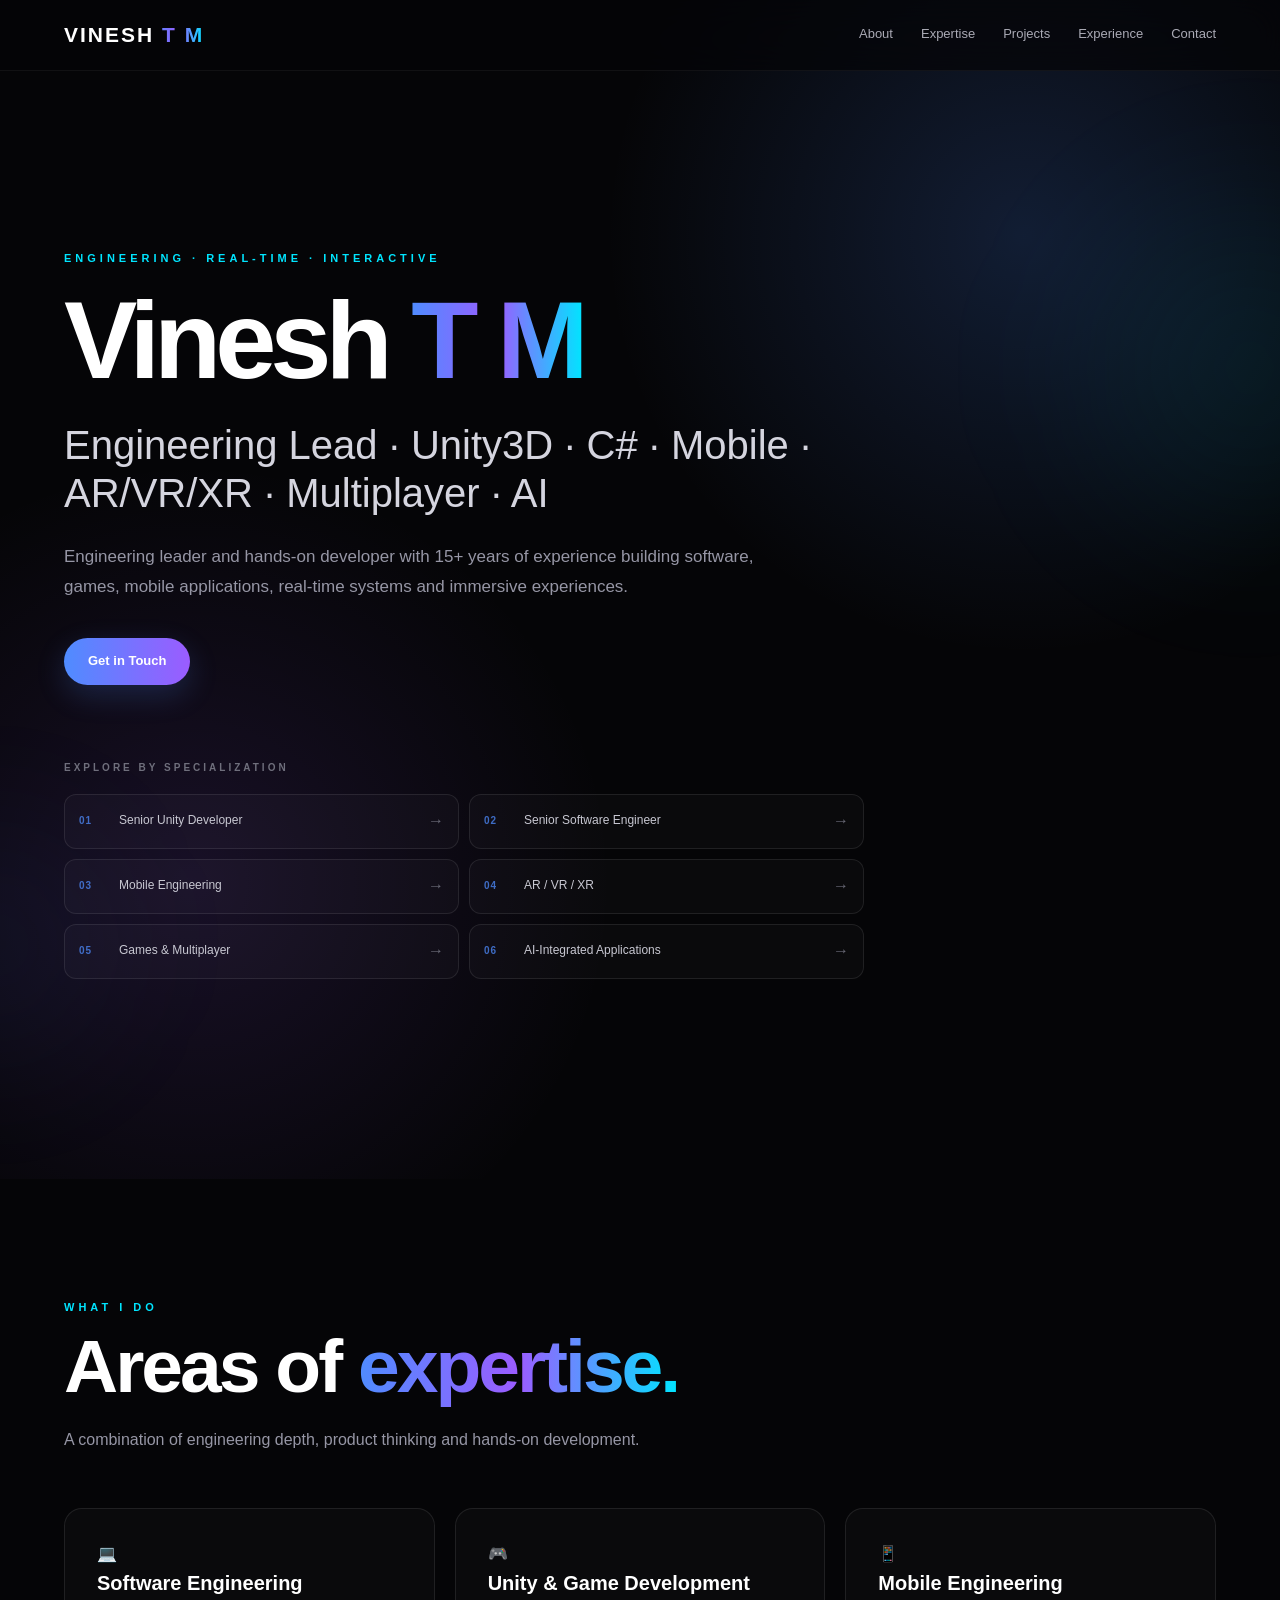
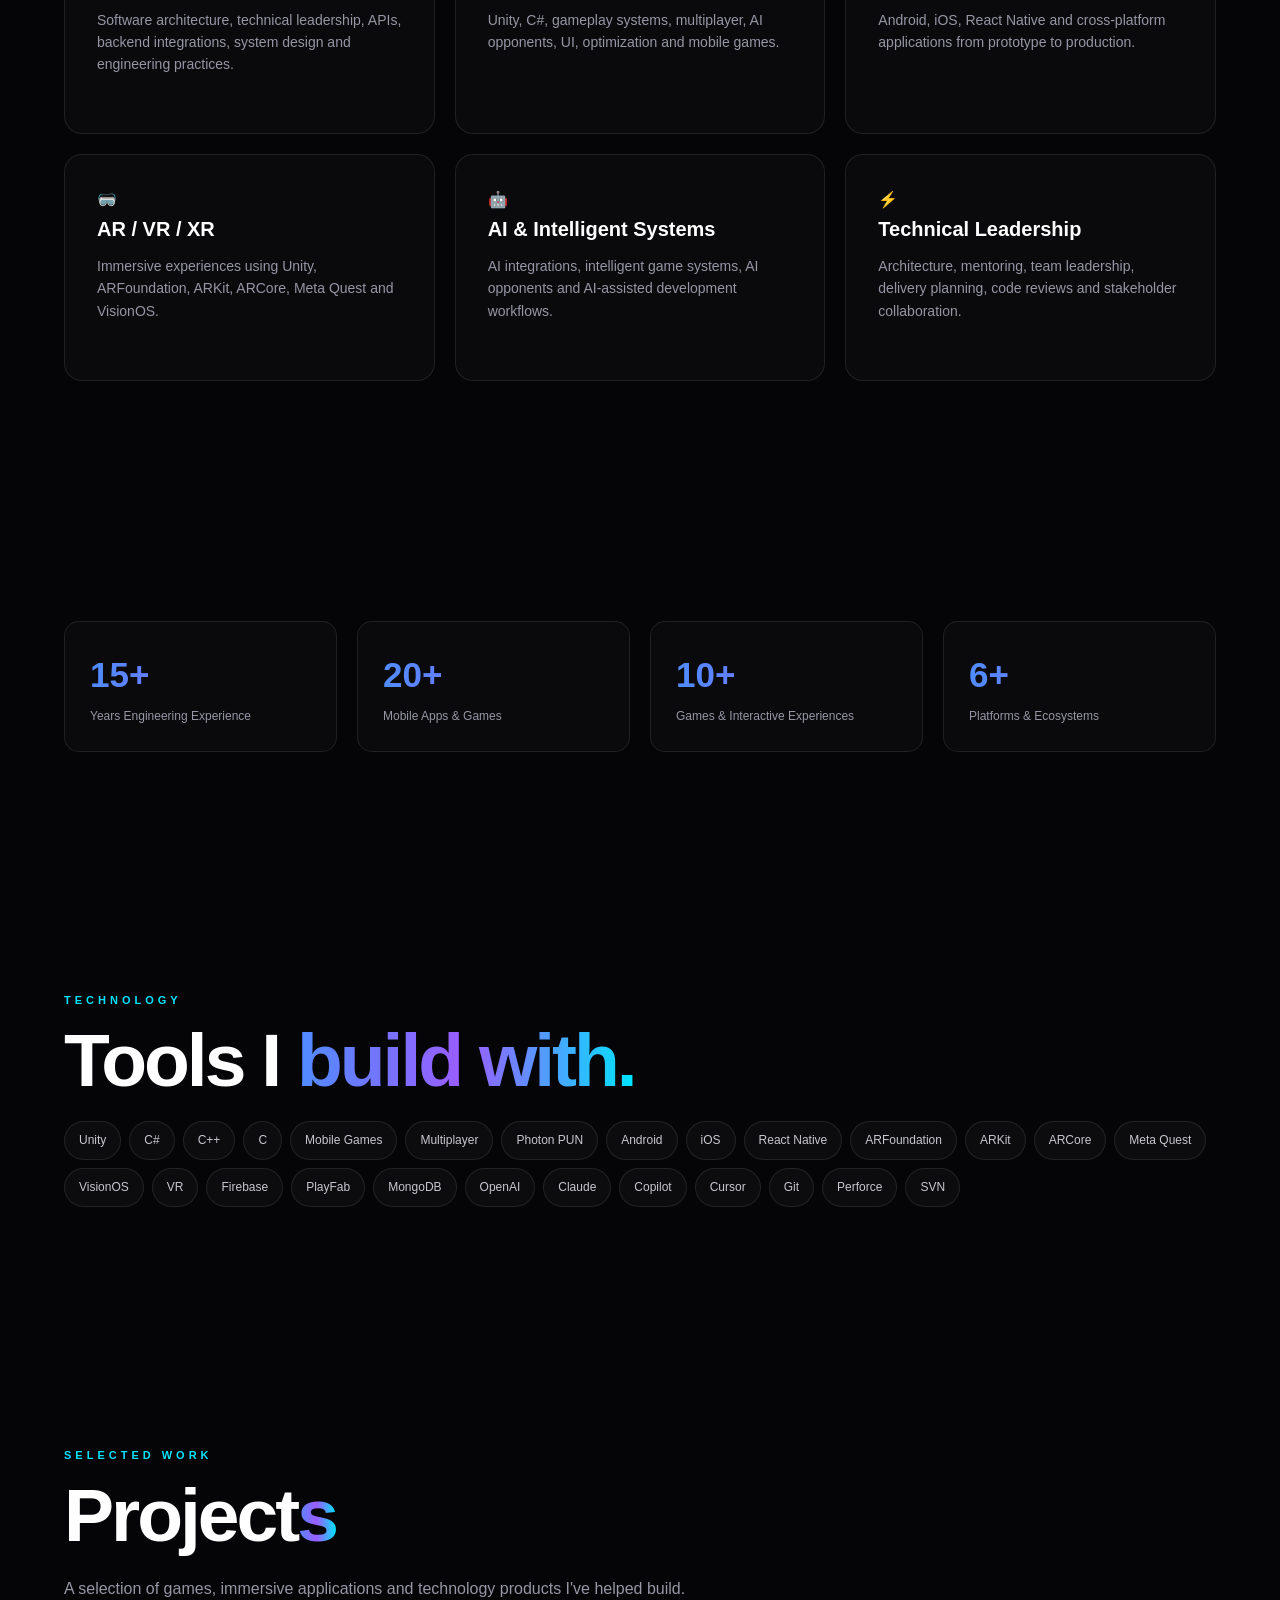
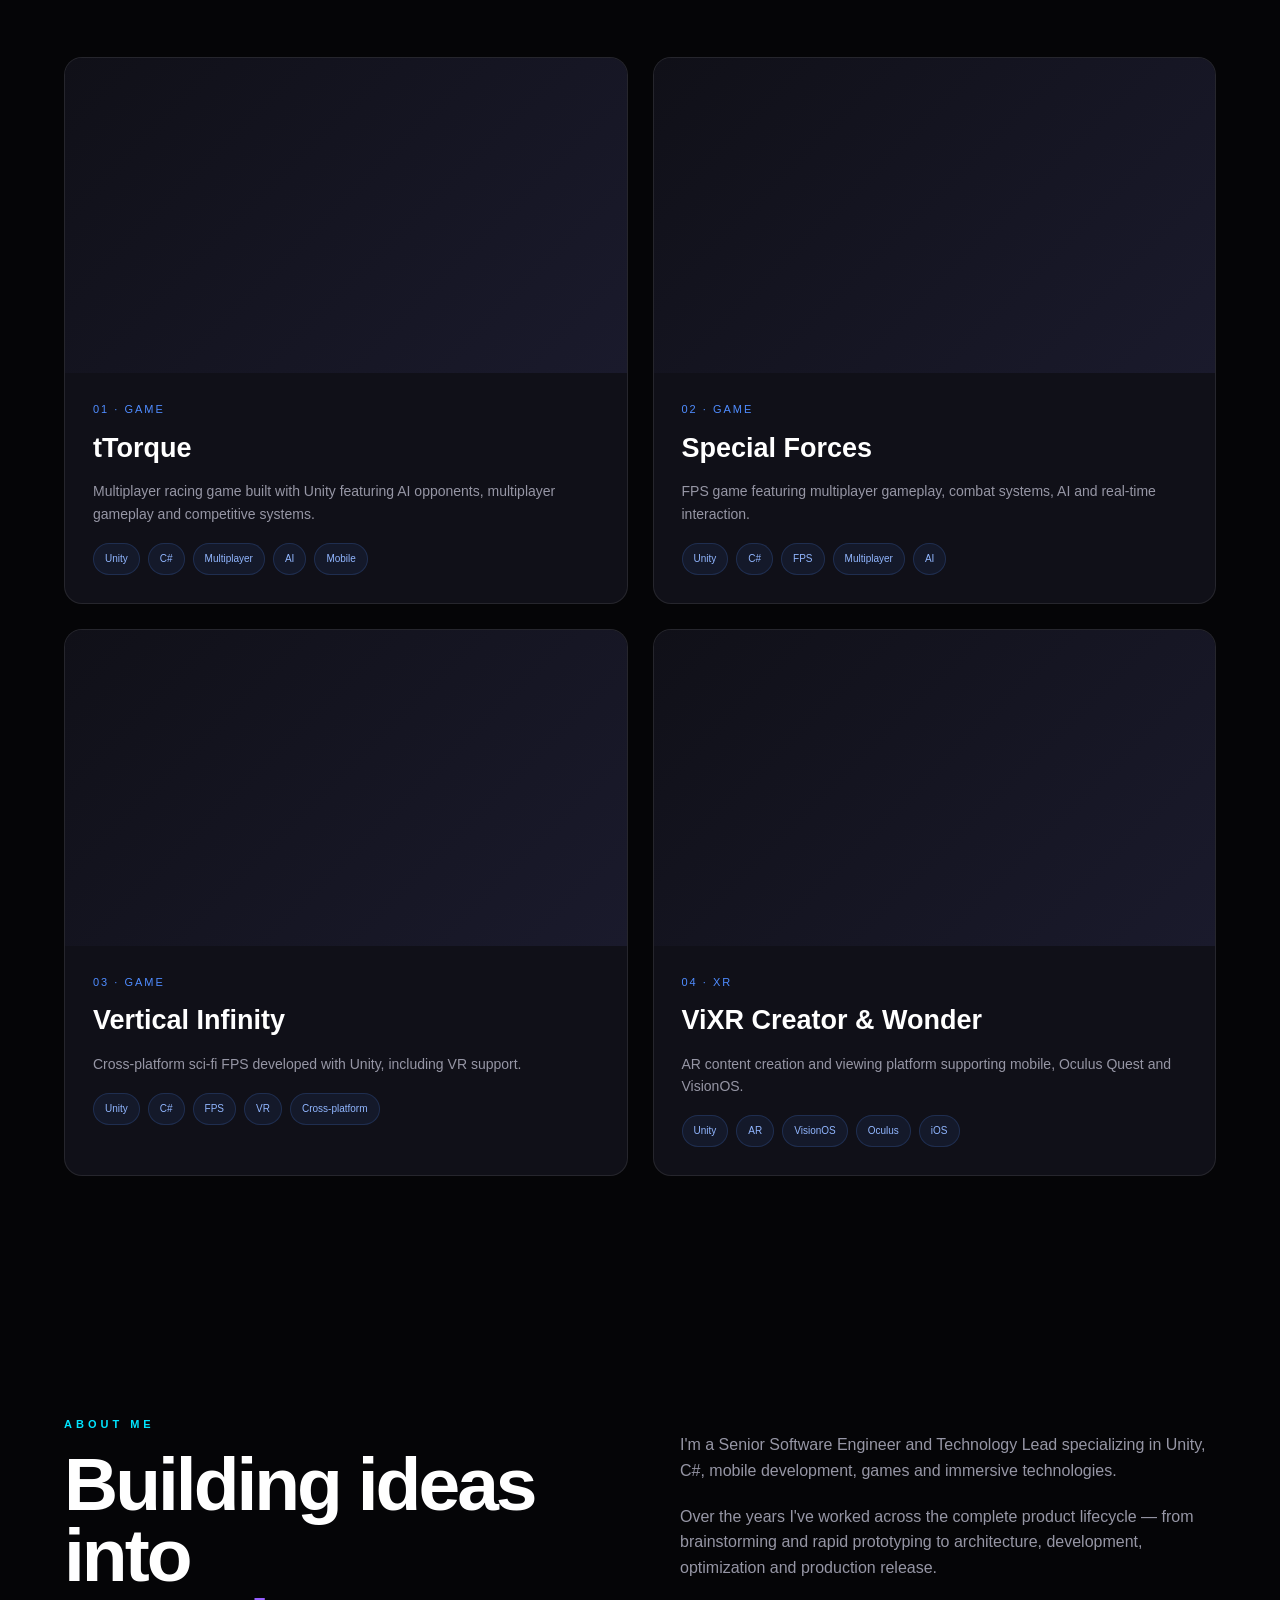
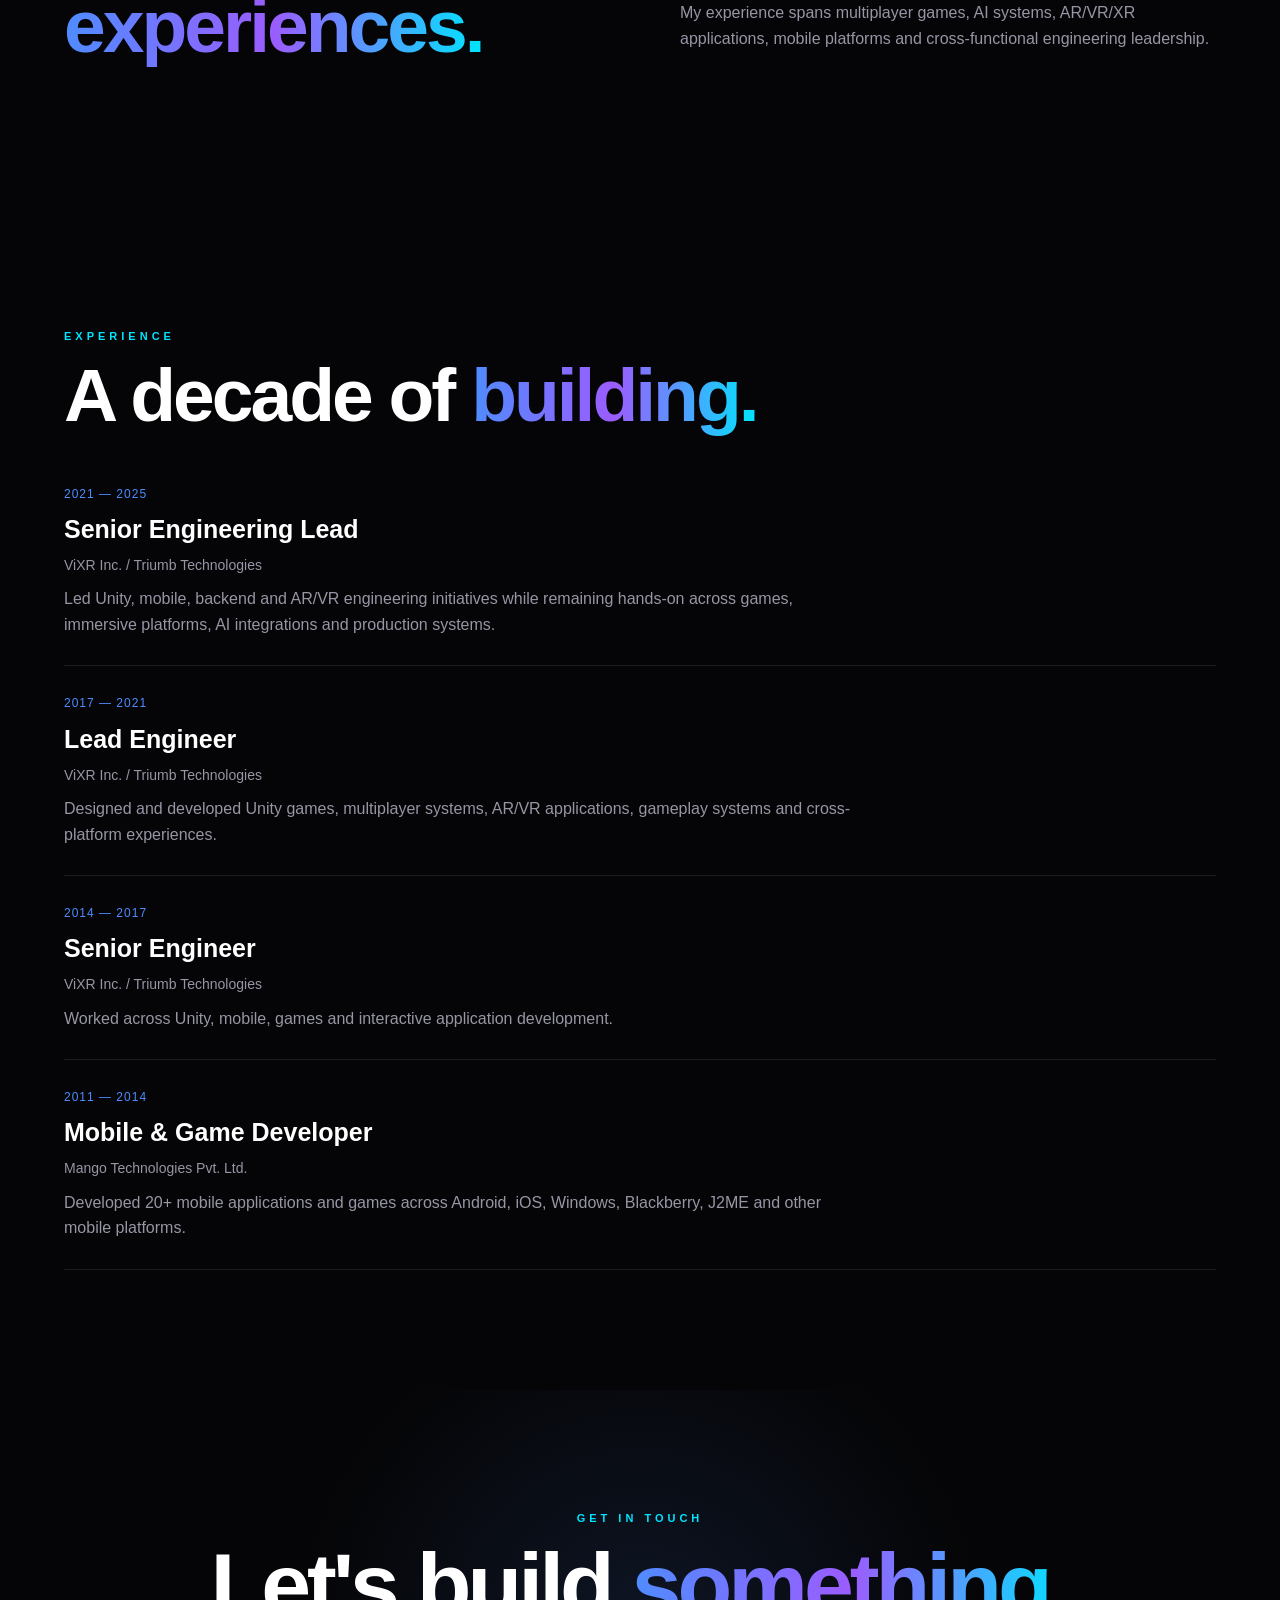
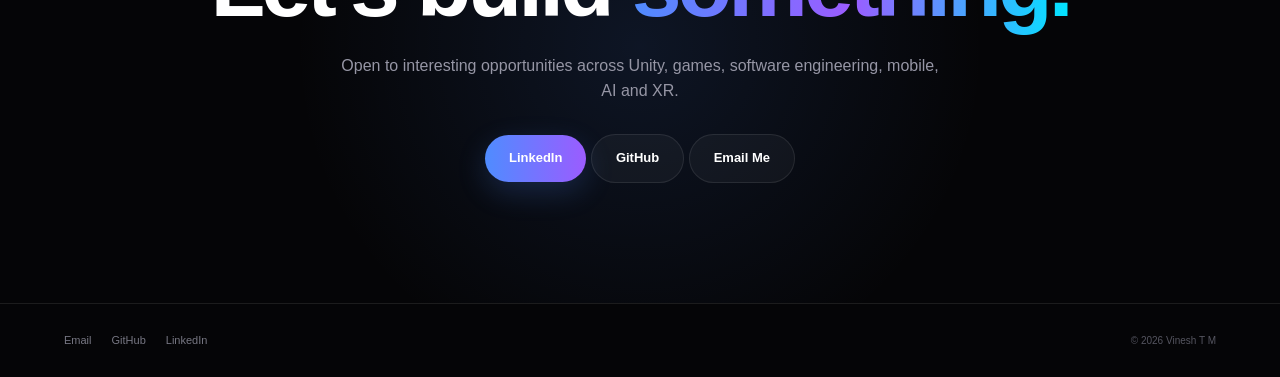
==== index.html @ 4d857bdb "Renamed Pages to page" ====
<!doctype html>
<html lang="en">
  <head>
    <meta charset="UTF-8" />
    <meta name="viewport" content="width=device-width, initial-scale=1.0" />
    <meta
      name="description"
      content="Vinesh T M — Engineering Lead specializing in Unity3D, C#, Mobile, AR/VR/XR, Multiplayer and AI."
    />
    <meta name="author" content="Vinesh T M" />

    <link rel="stylesheet" href="css/styles.css" />

    <title>Vinesh T M</title>
  </head>

  <body>
    <!-- =====================================================
         NAVIGATION
    ====================================================== -->

    <header class="navbar">
      <div class="nav-container">
        <a href="./" class="logo">
          VINESH<span class="gradient-text"> T M</span>
        </a>

        <nav class="nav-links" aria-label="Main navigation">
          <a href="#about"> About </a>

          <a href="#expertise"> Expertise </a>

          <a href="#projects"> Projects </a>

          <a href="#experience"> Experience </a>

          <a href="#contact"> Contact </a>
        </nav>
      </div>
    </header>

    <!-- =====================================================
         HOME
    ====================================================== -->

    <main>
      <section class="home">
        <div class="home-glow home-glow-one"></div>
        <div class="home-glow home-glow-two"></div>

        <div class="container">
          <div class="home-content">
            <div class="eyebrow">ENGINEERING · REAL-TIME · INTERACTIVE</div>

            <h1 class="home-title">
              Vinesh

              <span class="gradient-text"> T M </span>
            </h1>

            <h2 class="home-role">
              Engineering Lead · Unity3D · C# · Mobile · AR/VR/XR · Multiplayer
              · AI
            </h2>

            <p class="home-description">
              Engineering leader and hands-on developer with 15+ years of
              experience building software, games, mobile applications,
              real-time systems and immersive experiences.
            </p>

            <div class="home-actions">
              <!-- <a href="mailto:tmvinesh@gmail.com" class="btn btn-secondary">
                Get in Touch
              </a> -->
              <a href="#contact" class="btn btn-primary"> Get in Touch </a>
            </div>

            <!-- =================================================
             SPECIALIZATIONS
             ================================================== -->

            <div class="specializations">
              <div class="specializations-label">EXPLORE BY SPECIALIZATION</div>

              <div class="specialization-list">
                <a href="page/unity/" class="specialization">
                  <span class="specialization-number"> 01 </span>

                  <span class="specialization-name">
                    Senior Unity Developer
                  </span>

                  <span class="specialization-arrow"> → </span>
                </a>

                <a href="page/software/" class="specialization">
                  <span class="specialization-number"> 02 </span>

                  <span class="specialization-name">
                    Senior Software Engineer
                  </span>

                  <span class="specialization-arrow"> → </span>
                </a>

                <a href="page/mobile/" class="specialization">
                  <span class="specialization-number"> 03 </span>

                  <span class="specialization-name"> Mobile Engineering </span>

                  <span class="specialization-arrow"> → </span>
                </a>

                <a href="page/xr/" class="specialization">
                  <span class="specialization-number"> 04 </span>

                  <span class="specialization-name"> AR / VR / XR </span>

                  <span class="specialization-arrow"> → </span>
                </a>

                <a href="page/games/" class="specialization">
                  <span class="specialization-number"> 05 </span>

                  <span class="specialization-name"> Games & Multiplayer </span>

                  <span class="specialization-arrow"> → </span>
                </a>

                <a href="page/ai/" class="specialization">
                  <span class="specialization-number"> 06 </span>

                  <span class="specialization-name">
                    AI-Integrated Applications
                  </span>

                  <span class="specialization-arrow"> → </span>
                </a>
              </div>
            </div>
          </div>
        </div>
      </section>

      <!-- =====================================================
     EXPERTISE
     ===================================================== -->

      <section id="expertise">
        <div class="container">
          <div class="section-label">What I Do</div>

          <h2 class="section-title">
            Areas of <span class="gradient-text"> expertise.</span>
          </h2>

          <p class="section-description">
            A combination of engineering depth, product thinking and hands-on
            development.
          </p>

          <div class="card-grid">
            <!-- SOFTWARE -->

            <div class="card">
              <div class="card-icon">💻</div>

              <h3>Software Engineering</h3>

              <p>
                Software architecture, technical leadership, APIs, backend
                integrations, system design and engineering practices.
              </p>

              <br />

              <!-- <a href="software/" class="btn btn-secondary">
                View Software Portfolio →
              </a> -->
            </div>

            <!-- UNITY -->

            <div class="card">
              <div class="card-icon">🎮</div>

              <h3>Unity & Game Development</h3>

              <p>
                Unity, C#, gameplay systems, multiplayer, AI opponents, UI,
                optimization and mobile games.
              </p>

              <br />

              <!-- <a href="unity/" class="btn btn-secondary">
                View Unity Portfolio →
              </a> -->
            </div>

            <!-- MOBILE -->

            <div class="card">
              <div class="card-icon">📱</div>

              <h3>Mobile Engineering</h3>

              <p>
                Android, iOS, React Native and cross-platform applications from
                prototype to production.
              </p>

              <br />

              <!-- <a href="mobile/" class="btn btn-secondary">
                View Mobile Portfolio →
              </a> -->
            </div>

            <!-- XR -->

            <div class="card">
              <div class="card-icon">🥽</div>

              <h3>AR / VR / XR</h3>

              <p>
                Immersive experiences using Unity, ARFoundation, ARKit, ARCore,
                Meta Quest and VisionOS.
              </p>

              <br />

              <!-- <a href="xr/" class="btn btn-secondary"> View XR Portfolio → </a> -->
            </div>

            <!-- AI -->

            <div class="card">
              <div class="card-icon">🤖</div>

              <h3>AI & Intelligent Systems</h3>

              <p>
                AI integrations, intelligent game systems, AI opponents and
                AI-assisted development workflows.
              </p>
            </div>

            <!-- LEADERSHIP -->

            <div class="card">
              <div class="card-icon">⚡</div>

              <h3>Technical Leadership</h3>

              <p>
                Architecture, mentoring, team leadership, delivery planning,
                code reviews and stakeholder collaboration.
              </p>
            </div>
          </div>
        </div>
      </section>

      <!-- =====================================================
     STATS
     ===================================================== -->

      <section>
        <div class="container">
          <div class="stats">
            <div class="stat">
              <div class="stat-number">15+</div>

              <div class="stat-label">Years Engineering Experience</div>
            </div>

            <div class="stat">
              <div class="stat-number">20+</div>

              <div class="stat-label">Mobile Apps & Games</div>
            </div>

            <div class="stat">
              <div class="stat-number">10+</div>

              <div class="stat-label">Games & Interactive Experiences</div>
            </div>

            <div class="stat">
              <div class="stat-number">6+</div>

              <div class="stat-label">Platforms & Ecosystems</div>
            </div>
          </div>
        </div>
      </section>

      <!-- =====================================================
     SKILLS
     ===================================================== -->

      <section>
        <div class="container">
          <div class="section-label">Technology</div>

          <h2 class="section-title">
            Tools I
            <span class="gradient-text"> build with.</span>
          </h2>

          <div class="skills">
            <span class="skill">Unity</span>
            <span class="skill">C#</span>
            <span class="skill">C++</span>
            <span class="skill">C</span>

            <span class="skill">Mobile Games</span>
            <span class="skill">Multiplayer</span>
            <span class="skill">Photon PUN</span>

            <span class="skill">Android</span>
            <span class="skill">iOS</span>
            <span class="skill">React Native</span>

            <span class="skill">ARFoundation</span>
            <span class="skill">ARKit</span>
            <span class="skill">ARCore</span>

            <span class="skill">Meta Quest</span>
            <span class="skill">VisionOS</span>
            <span class="skill">VR</span>

            <span class="skill">Firebase</span>
            <span class="skill">PlayFab</span>
            <span class="skill">MongoDB</span>

            <span class="skill">OpenAI</span>
            <span class="skill">Claude</span>
            <span class="skill">Copilot</span>
            <span class="skill">Cursor</span>

            <span class="skill">Git</span>
            <span class="skill">Perforce</span>
            <span class="skill">SVN</span>
          </div>
        </div>
      </section>

      <!-- =====================================================
     FEATURED PROJECTS
     ===================================================== -->

      <section id="projects">
        <div class="container">
          <div class="section-label">Selected Work</div>

          <h2 class="section-title">
            Project<span class="gradient-text">s</span>
          </h2>

          <p class="section-description">
            A selection of games, immersive applications and technology products
            I've helped build.
          </p>

          <div class="project-grid">
            <!-- PROJECT 1 -->

            <article class="project-card">
              <div class="project-media">
                <!-- Replace XYZ with your YouTube video ID -->

                <iframe
                  src="https://www.youtube.com/embed/YdUncMF1l7g"
                  title="tTorque Multiplayer Racing Game"
                  allowfullscreen
                >
                </iframe>
              </div>

              <div class="project-content">
                <div class="project-number">01 · GAME</div>

                <h3 class="project-title">tTorque</h3>

                <p class="project-description">
                  Multiplayer racing game built with Unity featuring AI
                  opponents, multiplayer gameplay and competitive systems.
                </p>

                <div class="tags">
                  <span class="tag">Unity</span>
                  <span class="tag">C#</span>
                  <span class="tag">Multiplayer</span>
                  <span class="tag">AI</span>
                  <span class="tag">Mobile</span>
                </div>
              </div>
            </article>

            <!-- PROJECT 2 -->

            <article class="project-card">
              <div class="project-media">
                <iframe
                  src="https://www.youtube.com/embed/8qWvjTP-21s"
                  title="Special Forces FPS"
                  allowfullscreen
                >
                </iframe>
              </div>

              <div class="project-content">
                <div class="project-number">02 · GAME</div>

                <h3 class="project-title">Special Forces</h3>

                <p class="project-description">
                  FPS game featuring multiplayer gameplay, combat systems, AI
                  and real-time interaction.
                </p>

                <div class="tags">
                  <span class="tag">Unity</span>
                  <span class="tag">C#</span>
                  <span class="tag">FPS</span>
                  <span class="tag">Multiplayer</span>
                  <span class="tag">AI</span>
                </div>
              </div>
            </article>

            <!-- PROJECT 3 -->

            <article class="project-card">
              <div class="project-media">
                <iframe
                  src="https://www.youtube.com/embed/Nxcseq4vjLg"
                  title="Vertical Infinity"
                  allowfullscreen
                >
                </iframe>
              </div>

              <div class="project-content">
                <div class="project-number">03 · GAME</div>

                <h3 class="project-title">Vertical Infinity</h3>

                <p class="project-description">
                  Cross-platform sci-fi FPS developed with Unity, including VR
                  support.
                </p>

                <div class="tags">
                  <span class="tag">Unity</span>
                  <span class="tag">C#</span>
                  <span class="tag">FPS</span>
                  <span class="tag">VR</span>
                  <span class="tag">Cross-platform</span>
                </div>
              </div>
            </article>

            <!-- PROJECT 4 -->

            <article class="project-card">
              <div class="project-media">
                <iframe
                  src="https://www.youtube.com/embed/S6KToOFx0Uw"
                  title="ViXR Creator & Wonder"
                  allowfullscreen
                >
                </iframe>
              </div>

              <div class="project-content">
                <div class="project-number">04 · XR</div>

                <h3 class="project-title">ViXR Creator & Wonder</h3>

                <p class="project-description">
                  AR content creation and viewing platform supporting mobile,
                  Oculus Quest and VisionOS.
                </p>

                <div class="tags">
                  <span class="tag">Unity</span>
                  <span class="tag">AR</span>
                  <span class="tag">VisionOS</span>
                  <span class="tag">Oculus</span>
                  <span class="tag">iOS</span>
                </div>
              </div>
            </article>
          </div>
        </div>
      </section>

      <!-- =====================================================
     ABOUT
     ===================================================== -->

      <section id="about">
        <div class="container">
          <div class="about-grid">
            <div>
              <div class="section-label">About Me</div>

              <h2 class="section-title">
                Building ideas<br />
                into <span class="gradient-text"> experiences.</span>
              </h2>
            </div>

            <div class="about-text">
              <p>
                I'm a Senior Software Engineer and Technology Lead specializing
                in Unity, C#, mobile development, games and immersive
                technologies.
              </p>

              <p>
                Over the years I've worked across the complete product lifecycle
                — from brainstorming and rapid prototyping to architecture,
                development, optimization and production release.
              </p>

              <p>
                My experience spans multiplayer games, AI systems, AR/VR/XR
                applications, mobile platforms and cross-functional engineering
                leadership.
              </p>

              <!-- <div class="button-group">
                <a href="unity/" class="btn btn-secondary"> Unity & Games → </a>

                <a href="software/" class="btn btn-secondary">
                  Software Engineering →
                </a>
              </div> -->
            </div>
          </div>
        </div>
      </section>

      <!-- =====================================================
     EXPERIENCE
     ===================================================== -->

      <section id="experience">
        <div class="container">
          <div class="section-label">Experience</div>

          <h2 class="section-title">
            A decade of
            <span class="gradient-text"> building.</span>
          </h2>

          <div class="experience-item">
            <div class="experience-date">2021 — 2025</div>

            <h3>Senior Engineering Lead</h3>

            <div class="experience-company">
              ViXR Inc. / Triumb Technologies
            </div>

            <p>
              Led Unity, mobile, backend and AR/VR engineering initiatives while
              remaining hands-on across games, immersive platforms, AI
              integrations and production systems.
            </p>
          </div>

          <div class="experience-item">
            <div class="experience-date">2017 — 2021</div>

            <h3>Lead Engineer</h3>

            <div class="experience-company">
              ViXR Inc. / Triumb Technologies
            </div>

            <p>
              Designed and developed Unity games, multiplayer systems, AR/VR
              applications, gameplay systems and cross-platform experiences.
            </p>
          </div>

          <div class="experience-item">
            <div class="experience-date">2014 — 2017</div>

            <h3>Senior Engineer</h3>

            <div class="experience-company">
              ViXR Inc. / Triumb Technologies
            </div>

            <p>
              Worked across Unity, mobile, games and interactive application
              development.
            </p>
          </div>

          <div class="experience-item">
            <div class="experience-date">2011 — 2014</div>

            <h3>Mobile & Game Developer</h3>

            <div class="experience-company">Mango Technologies Pvt. Ltd.</div>

            <p>
              Developed 20+ mobile applications and games across Android, iOS,
              Windows, Blackberry, J2ME and other mobile platforms.
            </p>
          </div>
        </div>
      </section>

      <!-- =====================================================
     CONTACT
     ===================================================== -->

      <section id="contact" class="contact">
        <div class="container">
          <div class="section-label">Get In Touch</div>

          <h2 class="contact-title">
            Let's build
            <span class="gradient-text"> something.</span>
          </h2>

          <p class="contact-description">
            Open to interesting opportunities across Unity, games, software
            engineering, mobile, AI and XR.
          </p>

          <div class="button-group" style="justify-content: center">
            <a
              href="https://www.linkedin.com/in/vineshtm/"
              target="_blank"
              class="btn btn-primary"
            >
              LinkedIn
            </a>

            <a
              href="https://vineshtm.github.io/"
              target="_blank"
              class="btn btn-secondary"
            >
              GitHub
            </a>

            <a
              href="mailto:tmvinesh.007.mobile@gmail.com"
              class="btn btn-secondary"
            >
              Email Me
            </a>
          </div>
        </div>
      </section>
    </main>

    <!-- =====================================================
         FOOTER
    ====================================================== -->

    <footer>
      <div class="container">
        <div class="footer-content">
          <div class="footer-links">
            <a href="mailto:tmvinesh@gmail.com"> Email </a>

            <a
              href="https://github.com/vineshtm"
              target="_blank"
              rel="noopener noreferrer"
            >
              GitHub
            </a>

            <a
              href="https://www.linkedin.com/"
              target="_blank"
              rel="noopener noreferrer"
            >
              LinkedIn
            </a>
          </div>

          <div class="footer-copy">© <span id="year"></span> Vinesh T M</div>
        </div>
      </div>
    </footer>

    <!-- =====================================================
         JAVASCRIPT
    ====================================================== -->

    <script>
      document.getElementById("year").textContent = new Date().getFullYear();
    </script>
  </body>
</html>
---- css/styles.css ----
/* =========================================================
   VINESH T M — PORTFOLIO GLOBAL STYLES

   Shared stylesheet for:

   /
   /unity/
   /software/
   /mobile/
   /xr/
   /games/
   /ai/

========================================================= */

/* =========================================================
   DESIGN TOKENS
========================================================= */

:root {
  /* Background */

  --bg: #050507;
  --bg-soft: #09090f;
  --card: #101018;

  --blue: #4f8cff;

  /* Accent */

  --primary: #4f8cff;
  --secondary: #9b5cff;
  --cyan: #00e5ff;

  /* Text */

  --text: #ffffff;
  --text-soft: #d5d5df;
  --muted: #9696a5;

  /* Borders */

  --border: rgba(255, 255, 255, 0.09);

  /* Layout */

  --max-width: 1200px;

  /* Effects */

  --transition-fast: 0.2s ease;
  --transition: 0.3s ease;
  --transition-slow: 0.5s ease;
}

/* =========================================================
   RESET
========================================================= */

* {
  margin: 0;
  padding: 0;

  box-sizing: border-box;
}

html {
  scroll-behavior: smooth;
}

body {
  font-family:
    Inter,
    -apple-system,
    BlinkMacSystemFont,
    "Segoe UI",
    Roboto,
    Helvetica,
    Arial,
    sans-serif;

  background: var(--bg);

  color: var(--text);

  line-height: 1.6;

  overflow-x: hidden;
}

/* =========================================================
   GLOBAL ELEMENTS
========================================================= */

a {
  color: inherit;

  text-decoration: none;
}

button,
a {
  -webkit-tap-highlight-color: transparent;
}

img {
  max-width: 100%;

  display: block;
}

::selection {
  background: rgba(79, 140, 255, 0.35);

  color: white;
}

/* =========================================================
   CONTAINER
========================================================= */

.container {
  width: min(var(--max-width), 90%);

  margin: 0 auto;
}

/* =========================================================
   NAVIGATION
========================================================= */

.navbar {
  position: fixed;

  top: 0;
  left: 0;

  width: 100%;

  z-index: 1000;

  padding: 18px 0;

  background: rgba(5, 5, 7, 0.72);

  backdrop-filter: blur(18px);

  -webkit-backdrop-filter: blur(18px);

  border-bottom: 1px solid rgba(255, 255, 255, 0.05);
}

.nav-container {
  width: min(var(--max-width), 90%);

  margin: 0 auto;

  display: flex;

  align-items: center;

  justify-content: space-between;
}

.nav-inner {
  width: min(1200px, 90%);
  margin: auto;

  display: flex;
  justify-content: space-between;
  align-items: center;
}

/* =========================================================
   LOGO
========================================================= */

.logo {
  font-size: 21px;

  font-weight: 800;

  letter-spacing: 2px;

  white-space: nowrap;
}

.logo span {
  color: var(--primary);
}

/* =========================================================
   NAV LINKS
========================================================= */

.nav-links {
  display: flex;

  align-items: center;

  gap: 28px;
}

.nav-links a {
  position: relative;

  color: #aaaab5;

  font-size: 13px;

  transition: color var(--transition);
}

.nav-links a::after {
  content: "";

  position: absolute;

  left: 0;

  bottom: -6px;

  width: 0;

  height: 1px;

  background: linear-gradient(90deg, var(--primary), var(--cyan));

  transition: width var(--transition);
}

.nav-links a:hover {
  color: white;
}

.nav-links a:hover::after {
  width: 100%;
}

/* =========================================================
   HOME
========================================================= */

.home {
  min-height: 100vh;

  position: relative;

  display: flex;

  align-items: center;

  overflow: hidden;

  background:
    radial-gradient(
      circle at 80% 20%,
      rgba(79, 140, 255, 0.18),
      transparent 30%
    ),
    radial-gradient(
      circle at 15% 75%,
      rgba(155, 92, 255, 0.13),
      transparent 30%
    ),
    var(--bg);
}

/* =========================================================
   BACKGROUND GLOW
========================================================= */

.home-glow {
  position: absolute;

  border-radius: 50%;

  pointer-events: none;

  filter: blur(60px);
}

.home-glow-one {
  width: 500px;

  height: 500px;

  right: -220px;

  top: 10%;

  background: radial-gradient(circle, rgba(0, 229, 255, 0.08), transparent 70%);
}

.home-glow-two {
  width: 350px;

  height: 350px;

  left: -180px;

  bottom: 5%;

  background: radial-gradient(
    circle,
    rgba(79, 140, 255, 0.07),
    transparent 70%
  );
}

/* =========================================================
   HOME CONTENT
========================================================= */

.home-content {
  position: relative;

  z-index: 2;

  max-width: 900px;

  padding: 130px 0 80px;

  animation: fadeUp 0.9s ease forwards;
}

/* =========================================================
   EYEBROW
========================================================= */

.eyebrow {
  margin-bottom: 22px;

  color: var(--cyan);

  text-transform: uppercase;

  letter-spacing: 4px;

  font-size: 11px;

  font-weight: 600;
}

/* =========================================================
   HOME TITLE
========================================================= */

.home-title {
  font-size: clamp(55px, 9vw, 110px);

  line-height: 0.9;

  letter-spacing: -6px;

  margin-bottom: 32px;

  font-weight: 800;
}

.gradient-text {
  background: linear-gradient(
    90deg,
    var(--primary),
    var(--secondary),
    var(--cyan)
  );

  -webkit-background-clip: text;

  background-clip: text;

  -webkit-text-fill-color: transparent;
}

/* =========================================================
   HOME ROLE
========================================================= */

.home-role {
  max-width: 900px;

  font-size: clamp(22px, 3.5vw, 40px);

  line-height: 1.2;

  font-weight: 500;

  color: var(--text-soft);

  margin-bottom: 25px;
}

/* =========================================================
   HOME DESCRIPTION
========================================================= */

.home-description {
  max-width: 720px;

  color: var(--muted);

  font-size: 17px;

  line-height: 1.8;

  margin-bottom: 35px;
}

/* =========================================================
   BUTTONS
========================================================= */

.home-actions {
  display: flex;

  align-items: center;

  gap: 13px;

  flex-wrap: wrap;
}

.btn {
  display: inline-flex;

  align-items: center;

  justify-content: center;

  padding: 13px 24px;

  border-radius: 30px;

  font-size: 13px;

  font-weight: 600;

  transition:
    transform var(--transition),
    box-shadow var(--transition),
    background var(--transition);
}

.btn-primary {
  color: white;

  background: linear-gradient(90deg, var(--primary), var(--secondary));

  box-shadow: 0 10px 30px rgba(79, 140, 255, 0.2);
}

.btn-secondary {
  color: white;

  background: rgba(255, 255, 255, 0.04);

  border: 1px solid var(--border);
}

.btn:hover {
  transform: translateY(-3px);

  box-shadow: 0 15px 35px rgba(0, 0, 0, 0.35);
}

/* =========================================================
   SPECIALIZATIONS
========================================================= */

.specializations {
  margin-top: 75px;

  max-width: 800px;
}

.specializations-label {
  color: #6f6f7c;

  text-transform: uppercase;

  letter-spacing: 3px;

  font-size: 10px;

  font-weight: 600;

  margin-bottom: 18px;
}

/* =========================================================
   SPECIALIZATION LIST
========================================================= */

.specialization-list {
  display: grid;

  grid-template-columns: repeat(2, minmax(0, 1fr));

  gap: 10px;
}

.specialization {
  display: grid;

  grid-template-columns:
    30px
    1fr
    25px;

  align-items: center;

  gap: 10px;

  min-height: 55px;

  padding: 0 14px;

  border: 1px solid var(--border);

  border-radius: 12px;

  background: rgba(255, 255, 255, 0.025);

  transition:
    transform var(--transition),
    border-color var(--transition),
    background var(--transition);
}

.specialization:hover {
  transform: translateY(-3px);

  background: rgba(79, 140, 255, 0.055);

  border-color: rgba(79, 140, 255, 0.38);
}

.specialization-number {
  color: rgba(79, 140, 255, 0.75);

  font-size: 10px;

  font-weight: 700;

  letter-spacing: 1px;
}

.specialization-name {
  color: #c8c8d2;

  font-size: 12px;

  font-weight: 500;
}

.specialization-arrow {
  color: #686875;

  font-size: 16px;

  text-align: right;

  transition:
    color var(--transition),
    transform var(--transition);
}

.specialization:hover .specialization-arrow {
  color: var(--cyan);

  transform: translateX(3px);
}

/* =========================================================
   FOOTER
========================================================= */

footer {
  padding: 28px 0;

  border-top: 1px solid var(--border);

  background: var(--bg);
}

.footer-content {
  display: flex;

  align-items: center;

  justify-content: space-between;

  gap: 20px;
}

.footer-links {
  display: flex;

  align-items: center;

  gap: 20px;
}

.footer-links a {
  color: #777783;

  font-size: 11px;

  transition: color var(--transition);
}

.footer-links a:hover {
  color: white;
}

.footer-copy {
  color: #555560;

  font-size: 10px;
}

/* =========================================================
   DETAILED PAGE FOUNDATIONS

   These styles will be reused by:

   /unity/
   /software/
   /mobile/
   /xr/
   /games/
   /ai/

========================================================= */

/* =========================================================
   SECTIONS
========================================================= */

section {
  padding: 120px 0;
}

.section-label {
  color: var(--cyan);

  text-transform: uppercase;

  letter-spacing: 4px;

  font-size: 11px;

  font-weight: 600;

  margin-bottom: 15px;
}

.section-title {
  font-size: clamp(42px, 6vw, 75px);

  line-height: 0.95;

  letter-spacing: -3px;

  margin-bottom: 25px;
}

.section-description {
  max-width: 720px;

  color: var(--muted);

  font-size: 16px;

  margin-bottom: 55px;
}

/* =========================================================
   ROLE HERO
========================================================= */

.role-hero {
  min-height: 75vh;

  display: flex;

  align-items: center;

  position: relative;

  overflow: hidden;

  background:
    radial-gradient(
      circle at 80% 30%,
      rgba(79, 140, 255, 0.2),
      transparent 35%
    ),
    radial-gradient(
      circle at 20% 70%,
      rgba(155, 92, 255, 0.12),
      transparent 35%
    );
}

.role-hero-content {
  max-width: 900px;

  padding-top: 80px;
}

.role-title {
  font-size: clamp(45px, 7vw, 85px);

  line-height: 0.95;

  letter-spacing: -4px;

  margin-bottom: 25px;
}

.role-subtitle {
  font-size: 22px;

  color: var(--text-soft);

  margin-bottom: 25px;
}

.role-description {
  max-width: 750px;

  color: var(--muted);

  font-size: 17px;
}

/* =========================================================
   CARDS
========================================================= */

.card-grid {
  display: grid;

  grid-template-columns: repeat(3, 1fr);

  gap: 20px;
}

.card {
  padding: 32px;

  background: rgba(255, 255, 255, 0.025);

  border: 1px solid var(--border);

  border-radius: 18px;

  transition:
    transform var(--transition),
    border-color var(--transition),
    background var(--transition);
}

.card:hover {
  transform: translateY(-7px);

  background: rgba(255, 255, 255, 0.045);

  border-color: rgba(79, 140, 255, 0.4);
}

.card h3 {
  font-size: 20px;

  margin-bottom: 10px;
}

.card p {
  color: var(--muted);

  font-size: 14px;
}

/* =========================================================
   TAGS / SKILLS
========================================================= */

.tags,
.skills {
  display: flex;

  flex-wrap: wrap;

  gap: 8px;
}

.tag,
.skill {
  padding: 7px 11px;

  border-radius: 20px;

  background: rgba(79, 140, 255, 0.08);

  border: 1px solid rgba(79, 140, 255, 0.18);

  color: #91b6ff;

  font-size: 10px;
}

.skill {
  padding: 9px 14px;

  background: rgba(255, 255, 255, 0.03);

  border-color: var(--border);

  color: #c7c7d0;

  font-size: 12px;
}

/* =========================================================
   PROJECT GRID
========================================================= */

.project-grid {
  display: grid;

  grid-template-columns: repeat(2, 1fr);

  gap: 25px;
}

.project-card {
  overflow: hidden;

  background: var(--card);

  border: 1px solid var(--border);

  border-radius: 18px;

  transition:
    transform var(--transition-slow),
    border-color var(--transition-slow);
}

.project-card:hover {
  transform: translateY(-8px);

  border-color: rgba(79, 140, 255, 0.45);
}

.project-media {
  width: 100%;

  aspect-ratio: 16 / 9;

  overflow: hidden;

  background: linear-gradient(135deg, #101018, #1a1a2c);
}

.project-media img {
  width: 100%;

  height: 100%;

  object-fit: cover;

  transition: transform var(--transition-slow);
}

.project-card:hover .project-media img {
  transform: scale(1.04);
}

.project-media iframe {
  width: 100%;

  height: 100%;

  border: none;
}

.project-content {
  padding: 28px;
}

.project-number {
  color: var(--primary);

  font-size: 11px;

  letter-spacing: 2px;

  margin-bottom: 8px;
}

.project-title {
  font-size: 27px;

  margin-bottom: 10px;
}

.project-description {
  color: var(--muted);

  font-size: 14px;

  margin-bottom: 18px;
}

/* =========================================================
           CREATIVE DEVELOPMENT
        ========================================================= */

/* .creative {
  background: radial-gradient(
    circle at 50% 0%,
    rgba(155, 92, 255, 0.12),
    transparent 40%
  );
} */

.creative-grid {
  display: grid;

  grid-template-columns: repeat(3, 1fr);

  gap: 20px;
}

.creative-card {
  padding: 35px;

  background: rgba(255, 255, 255, 0.03);

  border: 1px solid var(--border);

  border-radius: 16px;

  transition: 0.3s;
}

.creative-card:hover {
  transform: translateY(-5px);

  background: rgba(255, 255, 255, 0.06);
}

.creative-icon {
  font-size: 35px;
  margin-bottom: 20px;
}

.creative-card h3 {
  margin-bottom: 10px;
}

.creative-card p {
  color: var(--muted);
  font-size: 14px;
}

/* =========================================================
   ABOUT
========================================================= */

.about-grid {
  display: grid;

  grid-template-columns:
    1fr
    1fr;

  gap: 80px;

  align-items: center;
}

.about-text {
  color: var(--muted);

  font-size: 16px;
}

.about-text p {
  margin-bottom: 20px;
}

/* =========================================================
   EXPERIENCE
========================================================= */

.experience-item {
  padding: 28px 0;

  border-bottom: 1px solid var(--border);
}

.experience-date {
  color: var(--primary);

  font-size: 12px;

  letter-spacing: 1px;
}

.experience-item h3 {
  font-size: 25px;

  margin-top: 5px;
}

.experience-company {
  color: var(--muted);

  font-size: 14px;

  margin-top: 5px;
}

.experience-item p {
  color: var(--muted);

  margin-top: 10px;

  max-width: 800px;
}

/* =========================================================
   STATS
========================================================= */

.stats {
  display: grid;

  grid-template-columns: repeat(4, 1fr);

  gap: 20px;
}

.stat {
  padding: 25px;

  background: rgba(255, 255, 255, 0.025);

  border: 1px solid var(--border);

  border-radius: 15px;
}

.stat-number {
  font-size: 35px;

  font-weight: 700;

  background: linear-gradient(90deg, var(--primary), var(--secondary));

  -webkit-background-clip: text;

  background-clip: text;

  -webkit-text-fill-color: transparent;
}

.stat-label {
  color: var(--muted);

  font-size: 12px;

  margin-top: 4px;
}

/* =========================================================
   CONTACT
========================================================= */

.contact {
  text-align: center;

  background: radial-gradient(
    circle at center,
    rgba(79, 140, 255, 0.12),
    transparent 50%
  );
}

.contact-title {
  font-size: clamp(45px, 7vw, 90px);

  line-height: 0.95;

  letter-spacing: -4px;

  margin-bottom: 25px;
}

.contact-description {
  max-width: 600px;

  margin: 0 auto 30px;

  color: var(--muted);
}

/* =========================================================
   ANIMATIONS
========================================================= */

@keyframes fadeUp {
  from {
    opacity: 0;

    transform: translateY(30px);
  }

  to {
    opacity: 1;

    transform: translateY(0);
  }
}

@keyframes float {
  0% {
    transform: translateY(0);
  }

  50% {
    transform: translateY(-10px);
  }

  100% {
    transform: translateY(0);
  }
}

.fade-up {
  animation: fadeUp 0.8s ease forwards;
}

/* =========================================================
   RESPONSIVE — TABLET
========================================================= */

@media (max-width: 900px) {
  .nav-links {
    gap: 17px;
  }

  .specialization-list {
    grid-template-columns:
      1fr
      1fr;
  }

  .card-grid {
    grid-template-columns:
      1fr
      1fr;
  }

  .project-grid {
    grid-template-columns: 1fr;
  }

  .about-grid {
    grid-template-columns: 1fr;

    gap: 40px;
  }

  .stats {
    grid-template-columns: repeat(2, 1fr);
  }
}

/* =========================================================
   RESPONSIVE — MOBILE
========================================================= */

@media (max-width: 650px) {
  .navbar {
    padding: 15px 0;
  }

  .nav-links {
    display: none;
  }

  .home-content {
    padding: 105px 0 65px;
  }

  .home-title {
    letter-spacing: -3px;
  }

  .home-role {
    font-size: 23px;
  }

  .home-description {
    font-size: 16px;

    line-height: 1.7;
  }

  .specializations {
    margin-top: 55px;
  }

  .specialization-list {
    grid-template-columns: 1fr;
  }

  .specialization {
    min-height: 52px;
  }

  .footer-content {
    flex-direction: column;

    text-align: center;
  }

  .section-title {
    letter-spacing: -2px;
  }

  .role-title {
    letter-spacing: -2px;
  }

  .card-grid {
    grid-template-columns: 1fr;
  }

  .stats {
    grid-template-columns:
      1fr
      1fr;
  }

  section {
    padding: 80px 0;
  }
}
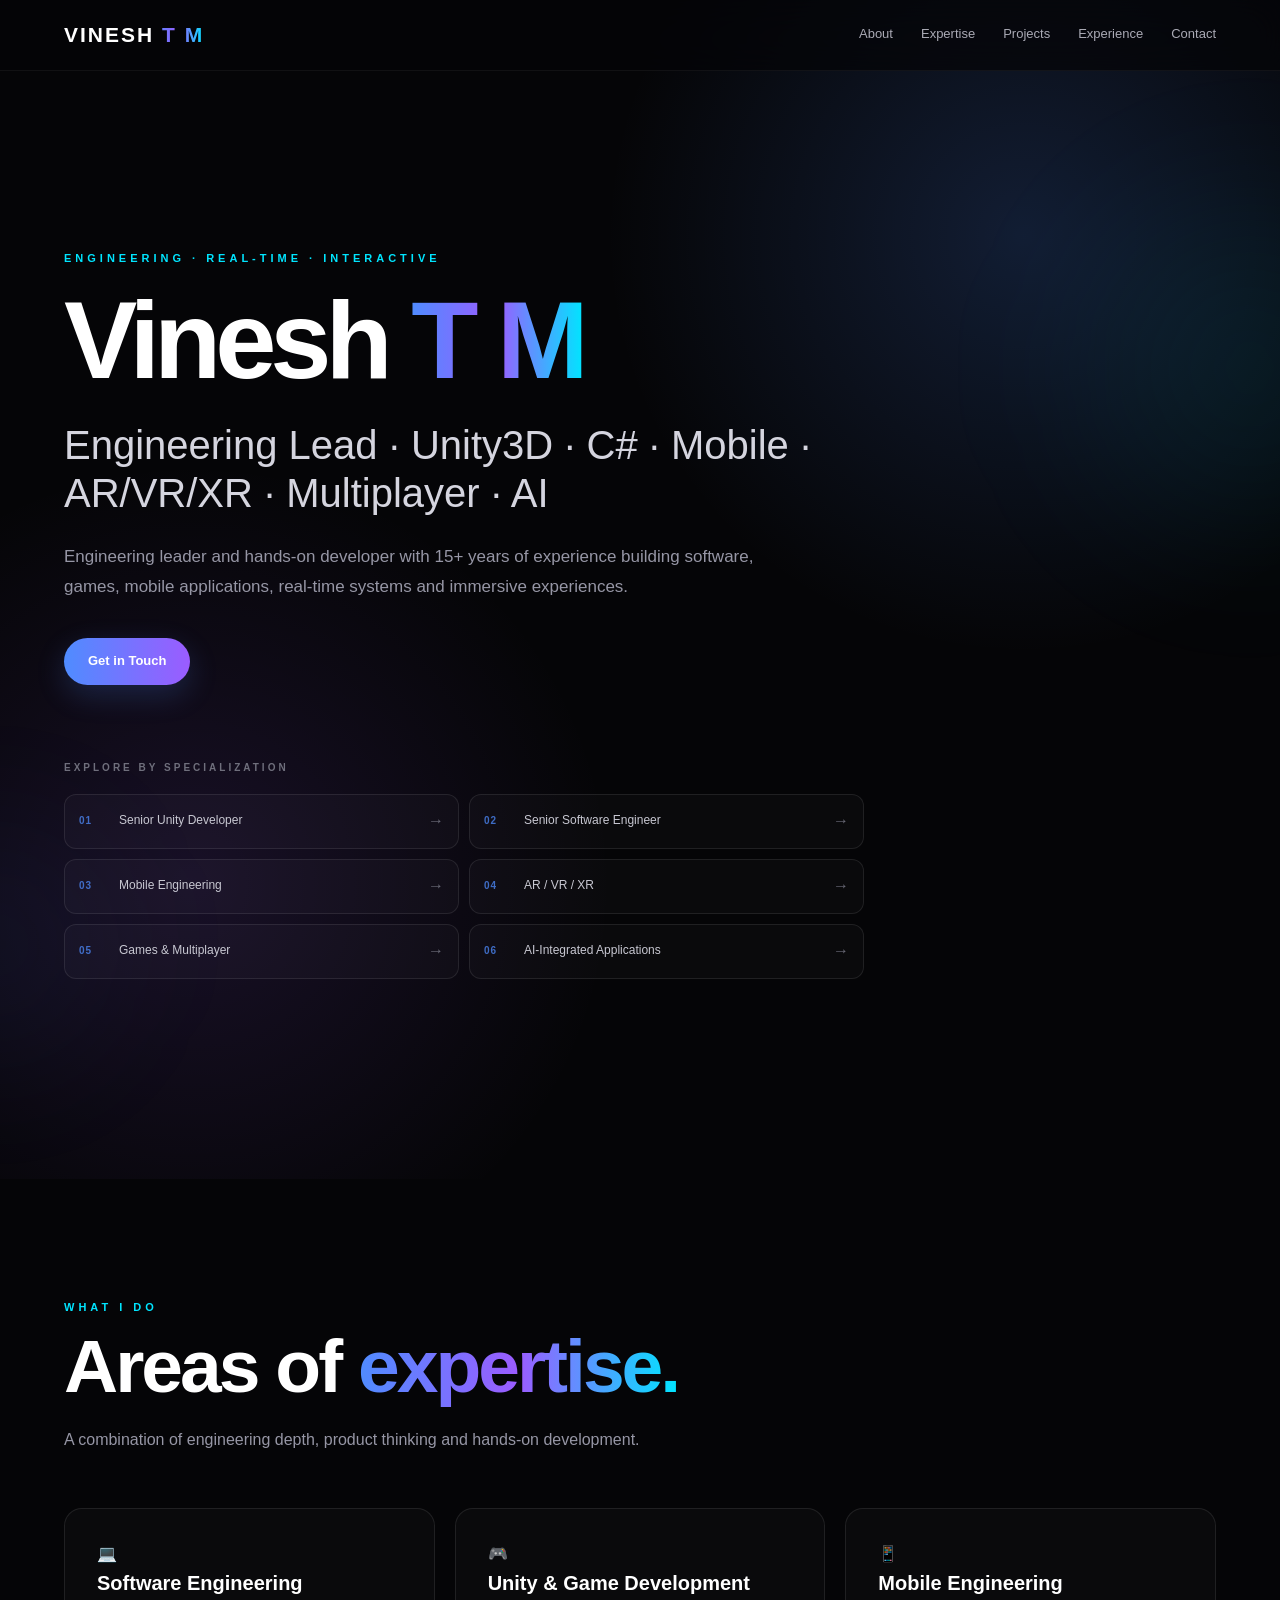
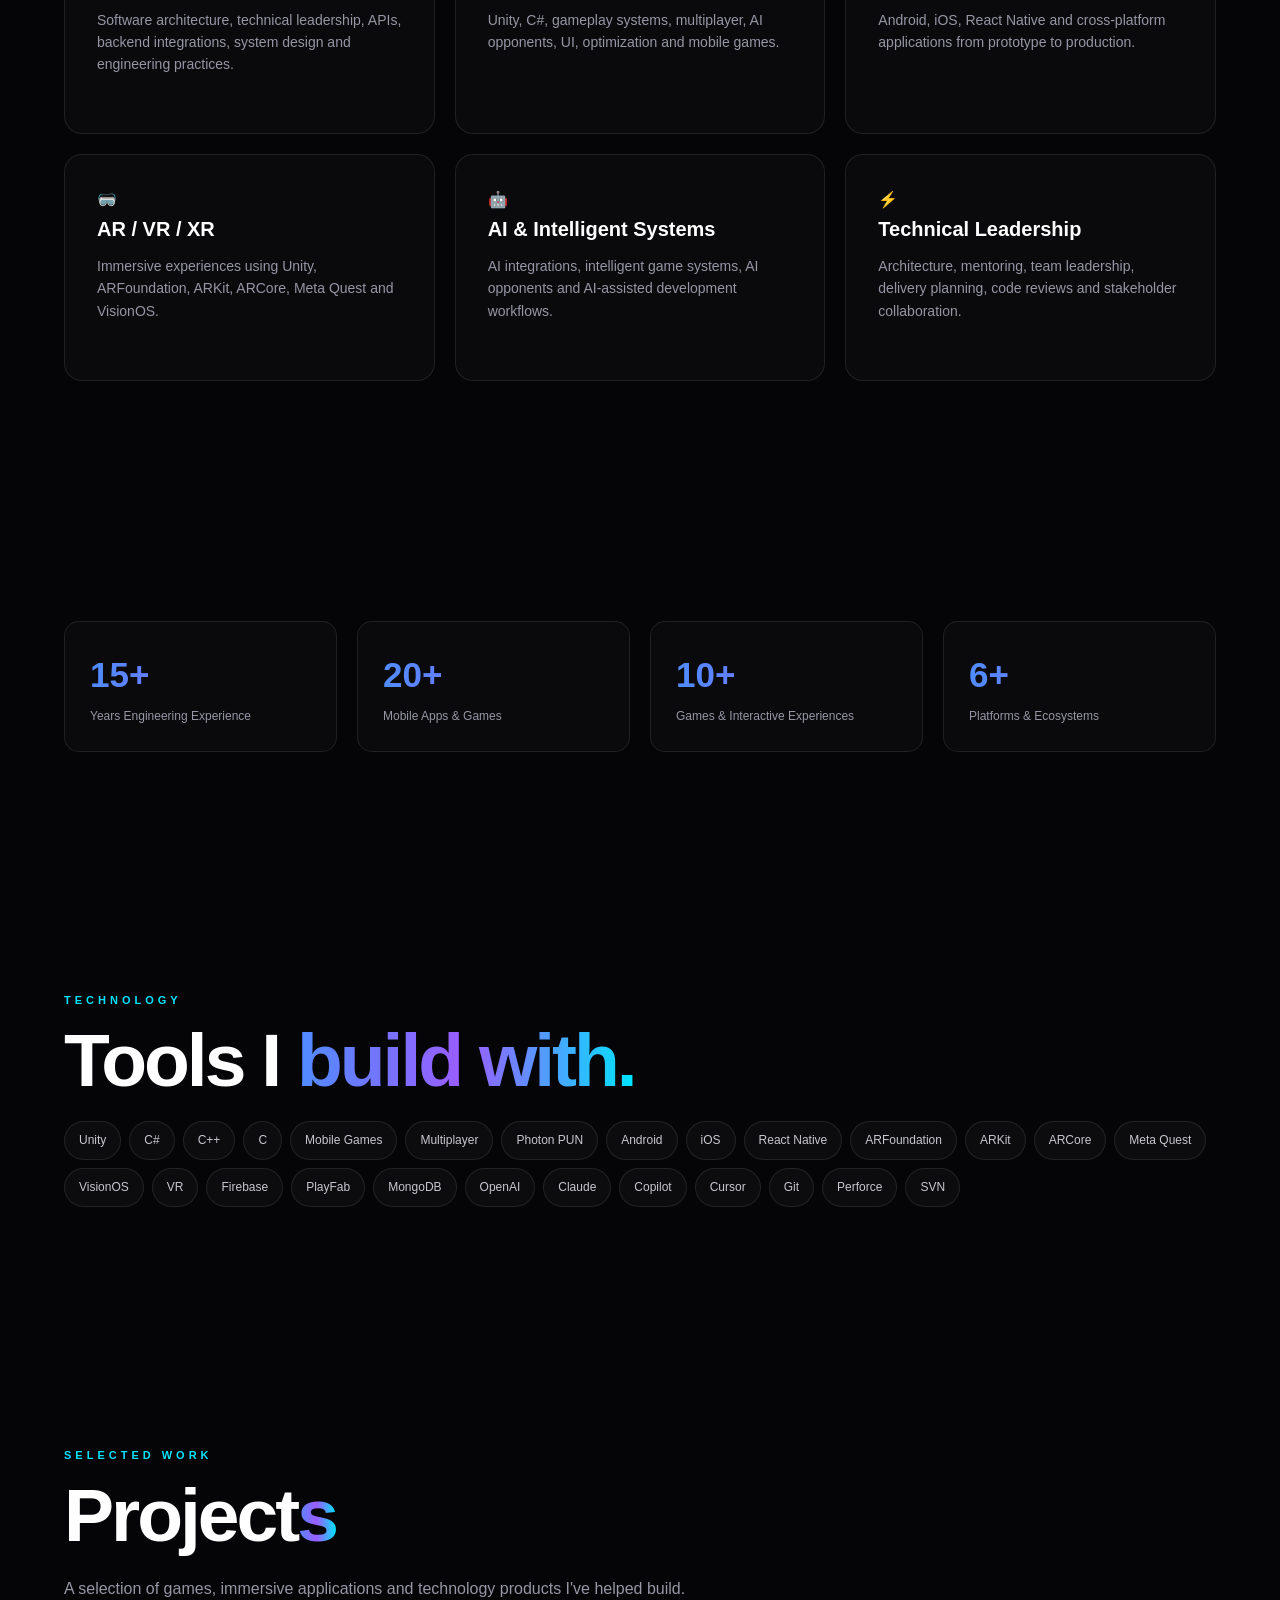
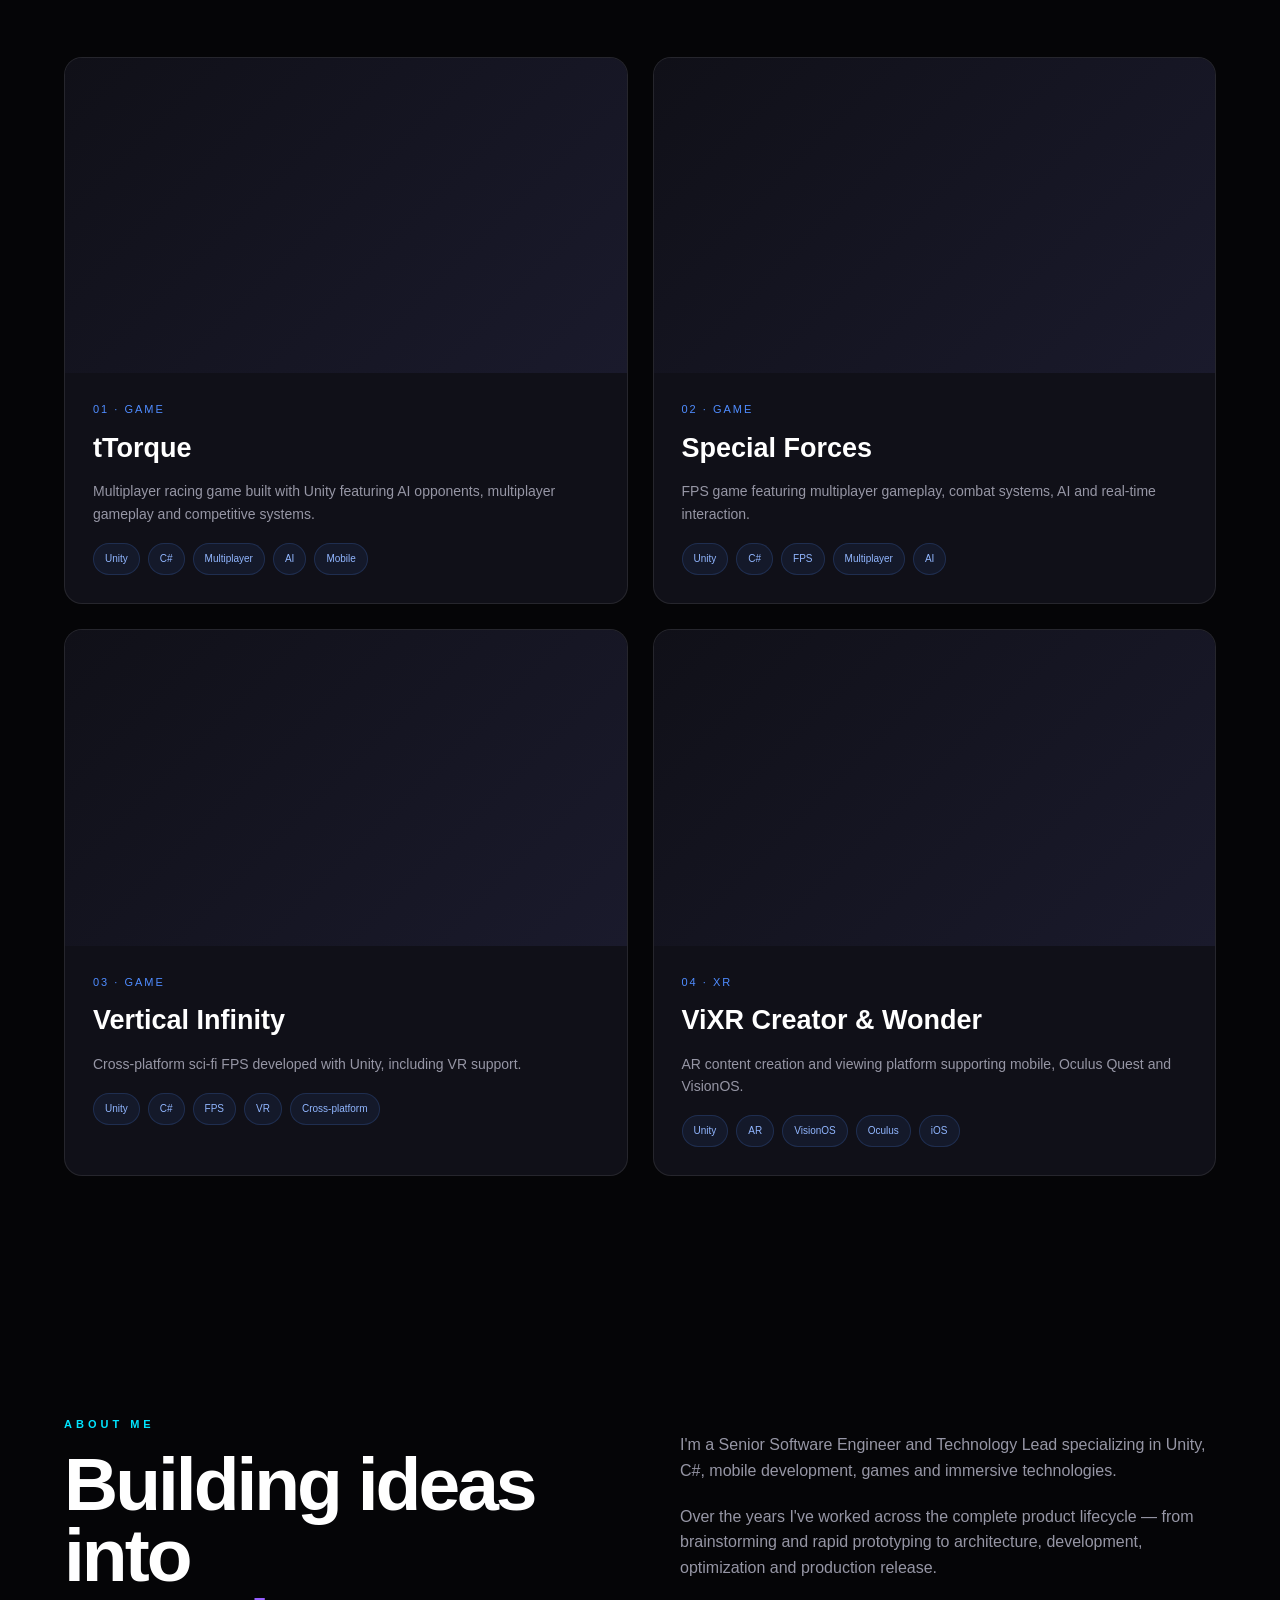
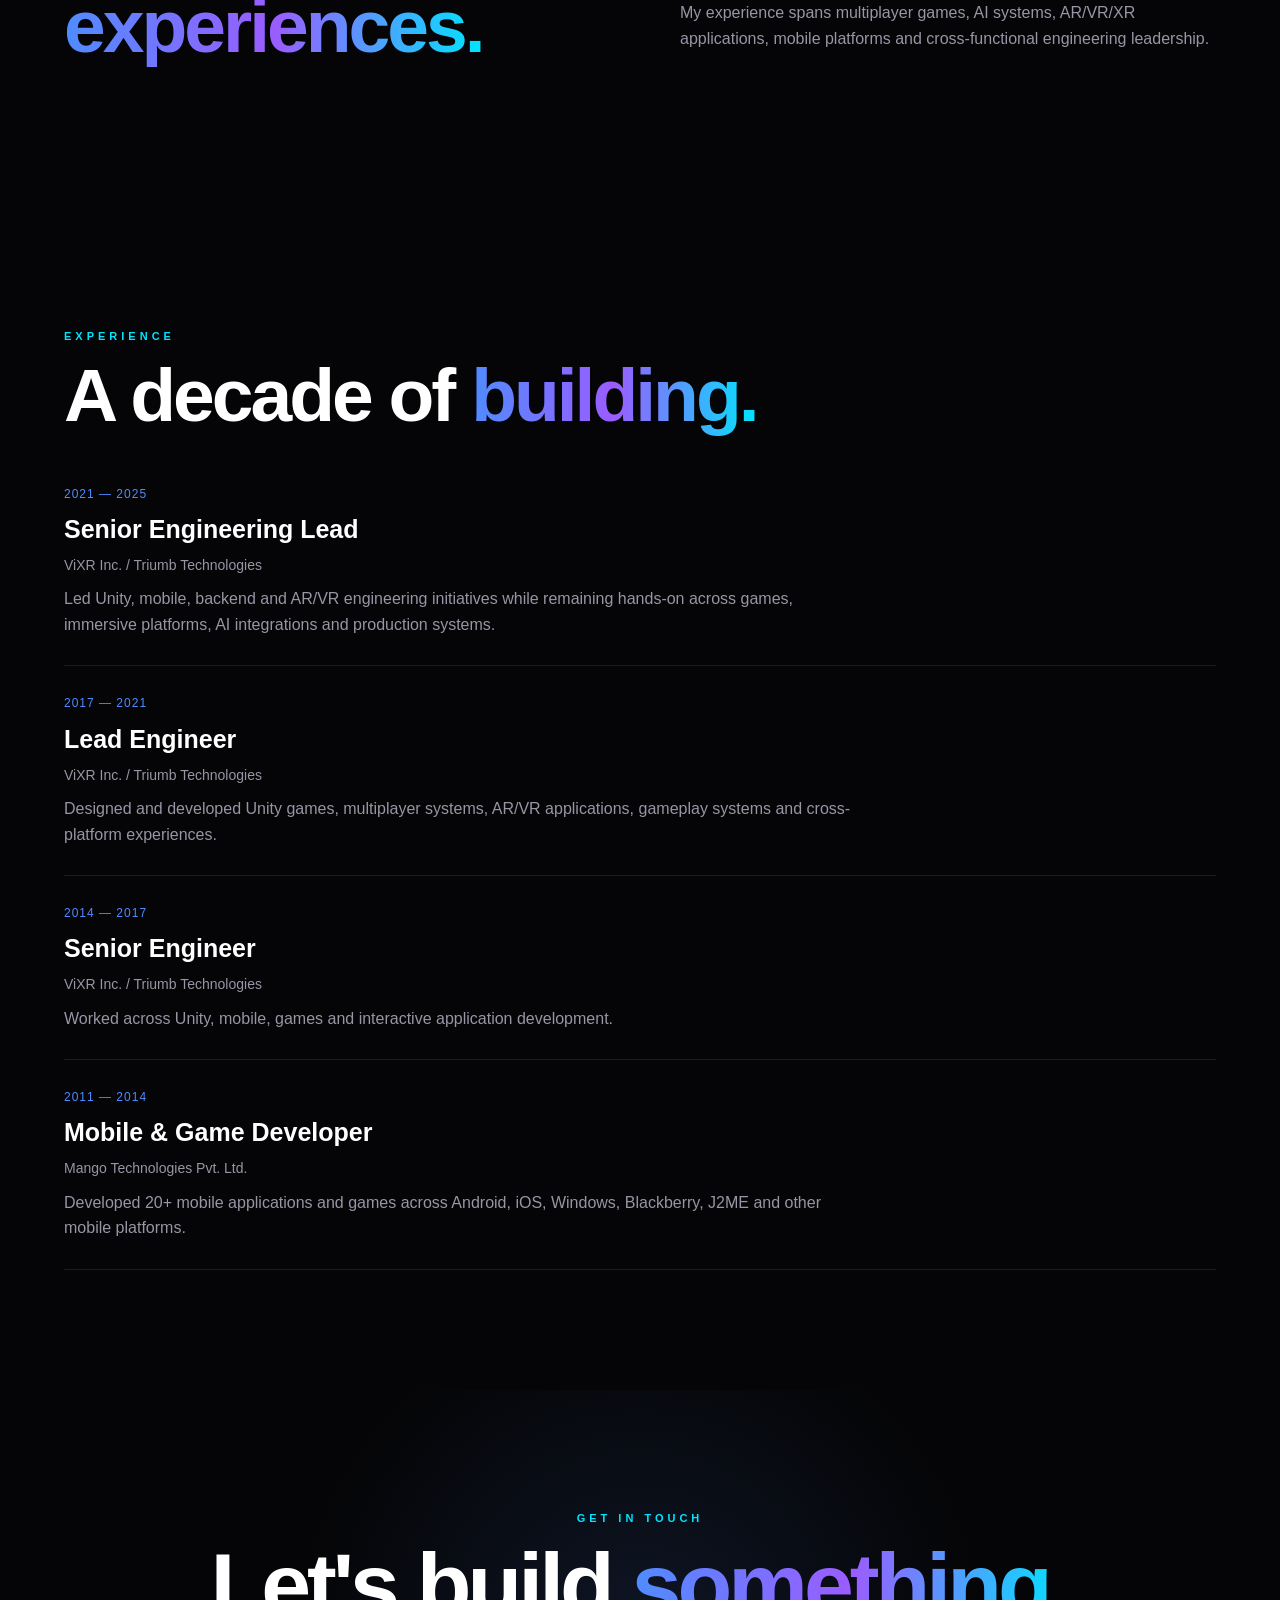
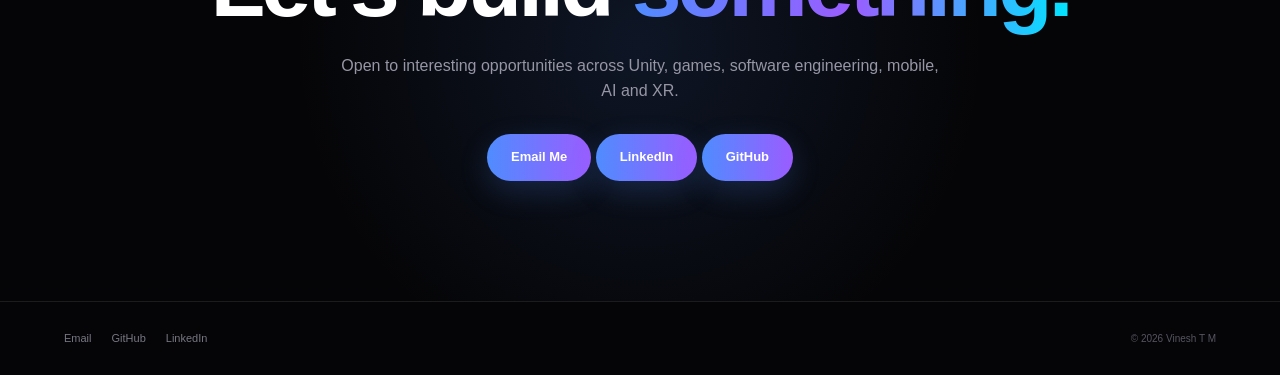
==== commit f17f9916: "Keeo in Touch Refinements" ====
--- a/index.html
+++ b/index.html
@@ -84,7 +84,7 @@
               <div class="specializations-label">EXPLORE BY SPECIALIZATION</div>
 
               <div class="specialization-list">
-                <a href="page/unity/" class="specialization">
+                <a href="portfolio/unity/" class="specialization">
                   <span class="specialization-number"> 01 </span>
 
                   <span class="specialization-name">
@@ -94,7 +94,7 @@
                   <span class="specialization-arrow"> → </span>
                 </a>
 
-                <a href="page/software/" class="specialization">
+                <a href="portfolio/software/" class="specialization">
                   <span class="specialization-number"> 02 </span>
 
                   <span class="specialization-name">
@@ -104,7 +104,7 @@
                   <span class="specialization-arrow"> → </span>
                 </a>
 
-                <a href="page/mobile/" class="specialization">
+                <a href="portfolio/mobile/" class="specialization">
                   <span class="specialization-number"> 03 </span>
 
                   <span class="specialization-name"> Mobile Engineering </span>
@@ -112,7 +112,7 @@
                   <span class="specialization-arrow"> → </span>
                 </a>
 
-                <a href="page/xr/" class="specialization">
+                <a href="portfolio/xr/" class="specialization">
                   <span class="specialization-number"> 04 </span>
 
                   <span class="specialization-name"> AR / VR / XR </span>
@@ -120,7 +120,7 @@
                   <span class="specialization-arrow"> → </span>
                 </a>
 
-                <a href="page/games/" class="specialization">
+                <a href="portfolio/games/" class="specialization">
                   <span class="specialization-number"> 05 </span>
 
                   <span class="specialization-name"> Games & Multiplayer </span>
@@ -128,7 +128,7 @@
                   <span class="specialization-arrow"> → </span>
                 </a>
 
-                <a href="page/ai/" class="specialization">
+                <a href="portfolio/ai/" class="specialization">
                   <span class="specialization-number"> 06 </span>
 
                   <span class="specialization-name">
@@ -641,6 +641,12 @@
 
           <div class="button-group" style="justify-content: center">
             <a
+              href="mailto:tmvinesh.007.mobile@gmail.com"
+              class="btn btn-primary"
+            >
+              Email Me
+            </a>
+            <a
               href="https://www.linkedin.com/in/vineshtm/"
               target="_blank"
               class="btn btn-primary"
@@ -651,16 +657,9 @@
             <a
               href="https://vineshtm.github.io/"
               target="_blank"
-              class="btn btn-secondary"
+              class="btn btn-primary"
             >
               GitHub
-            </a>
-
-            <a
-              href="mailto:tmvinesh.007.mobile@gmail.com"
-              class="btn btn-secondary"
-            >
-              Email Me
             </a>
           </div>
         </div>
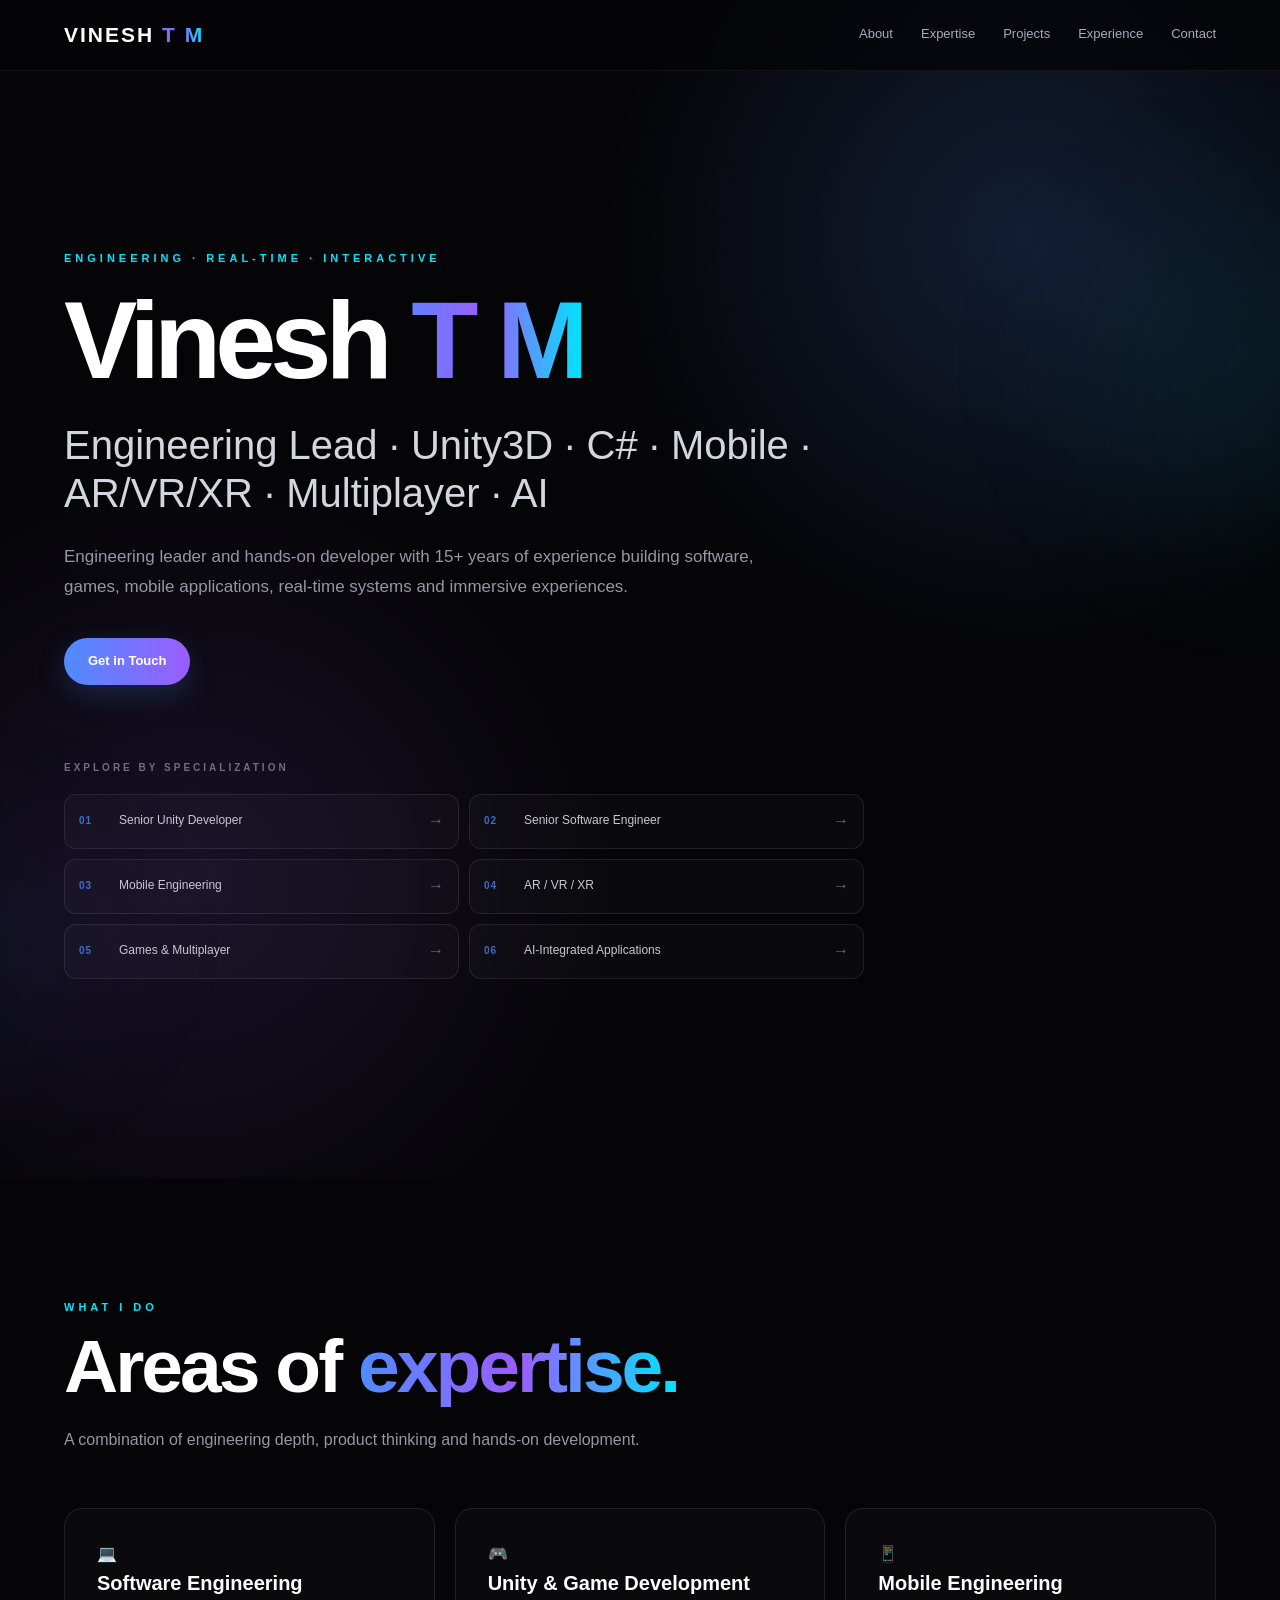
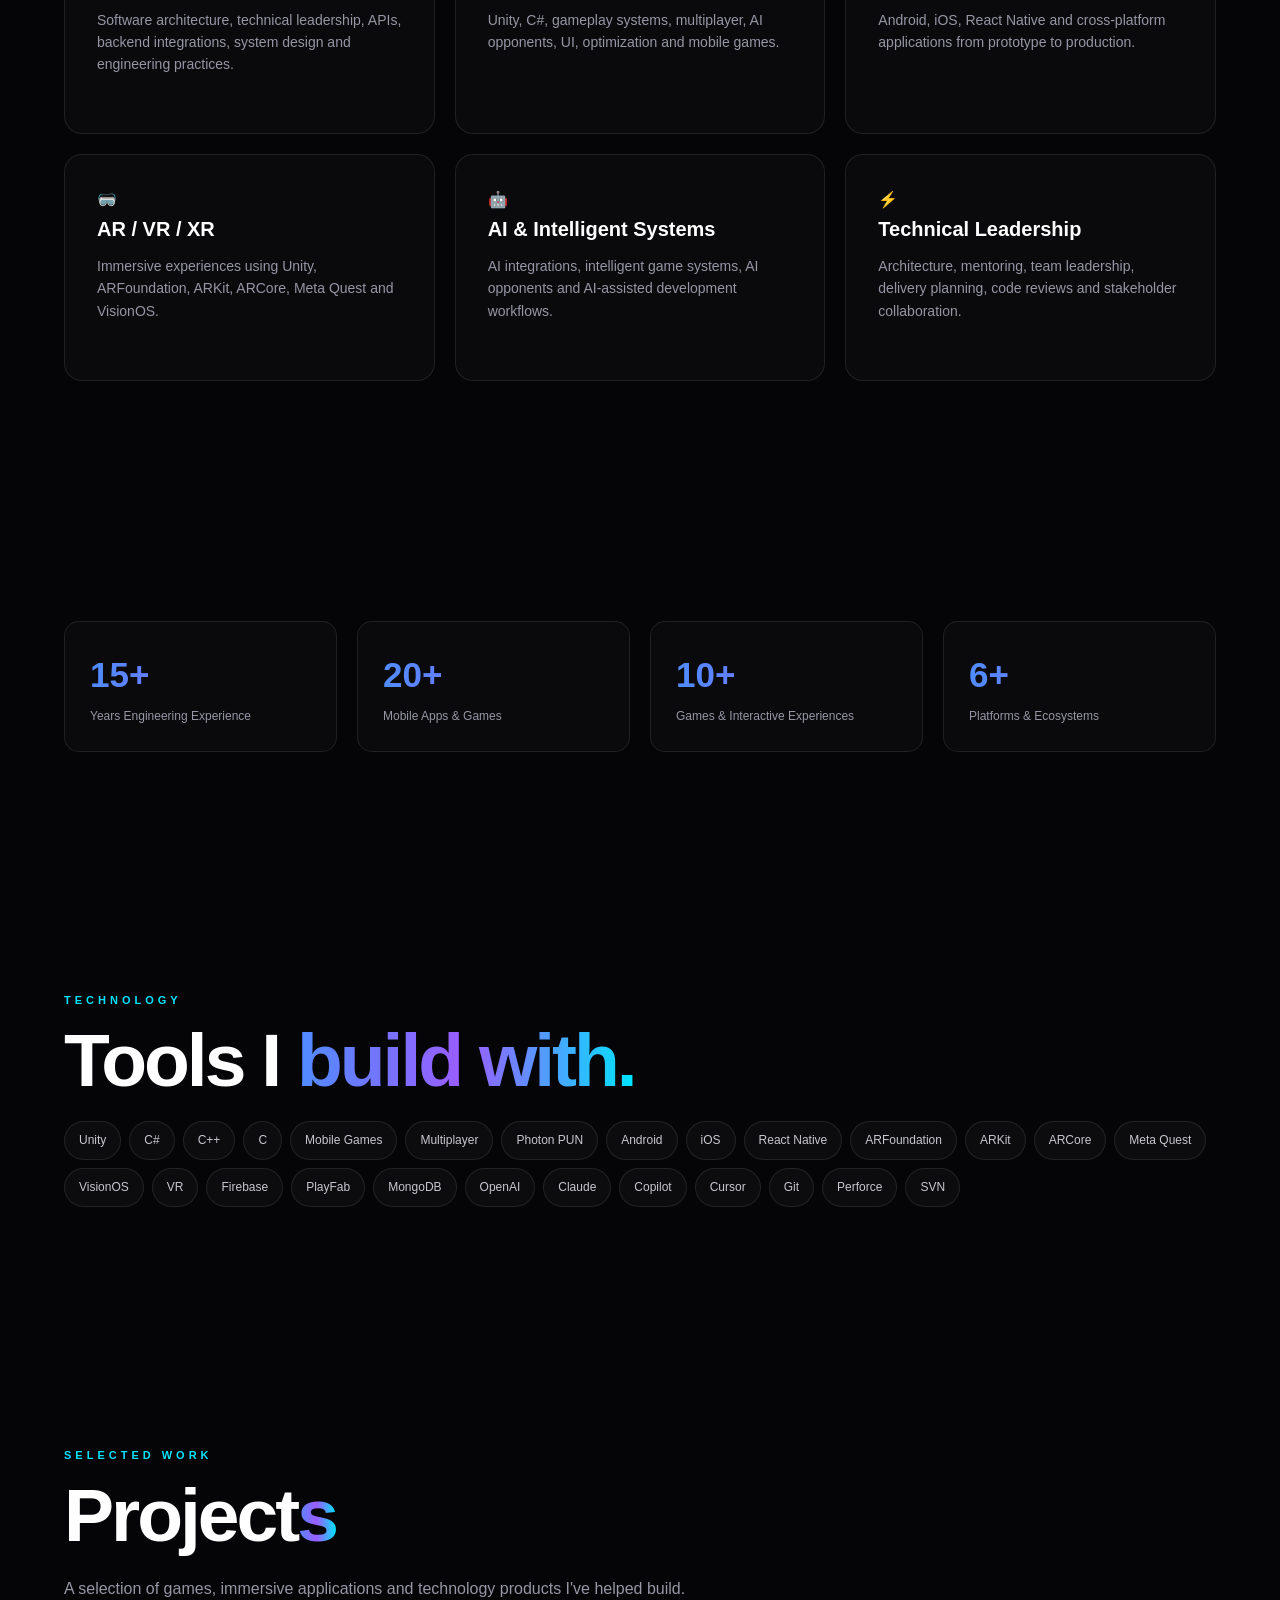
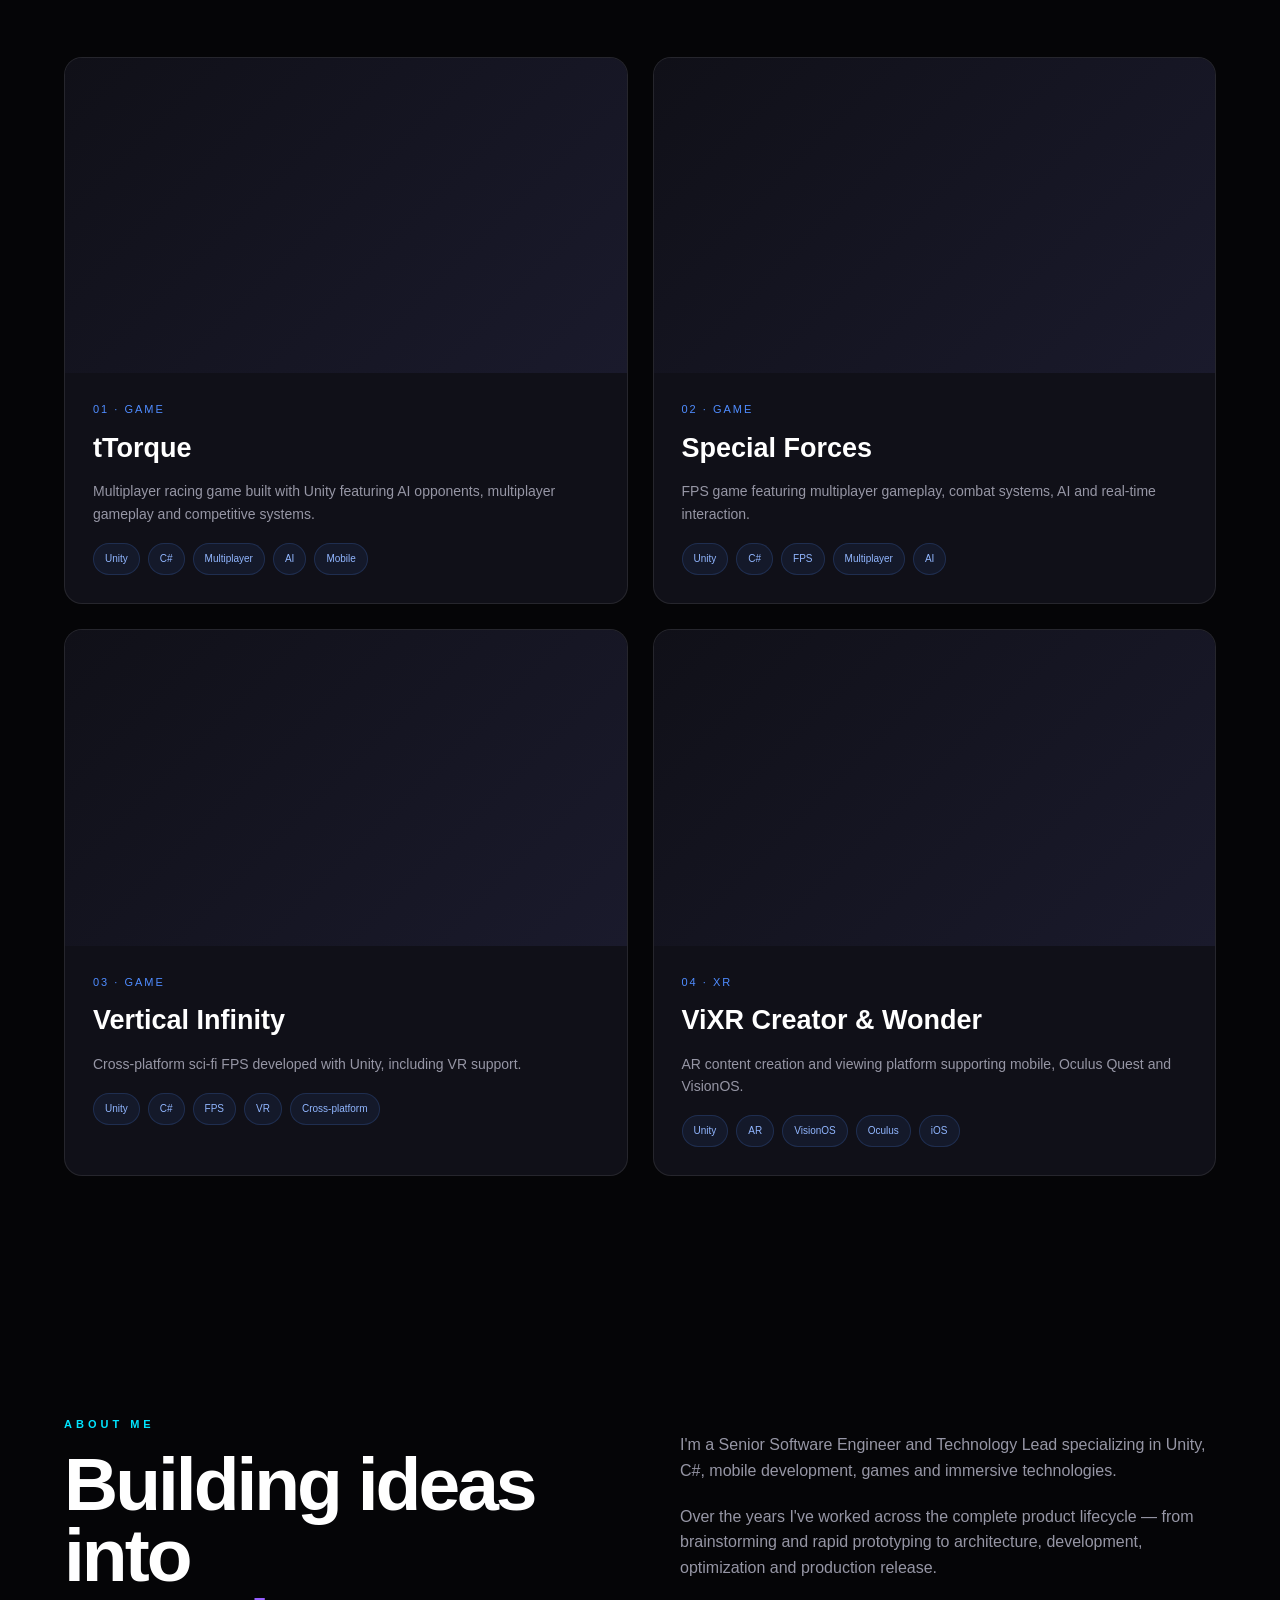
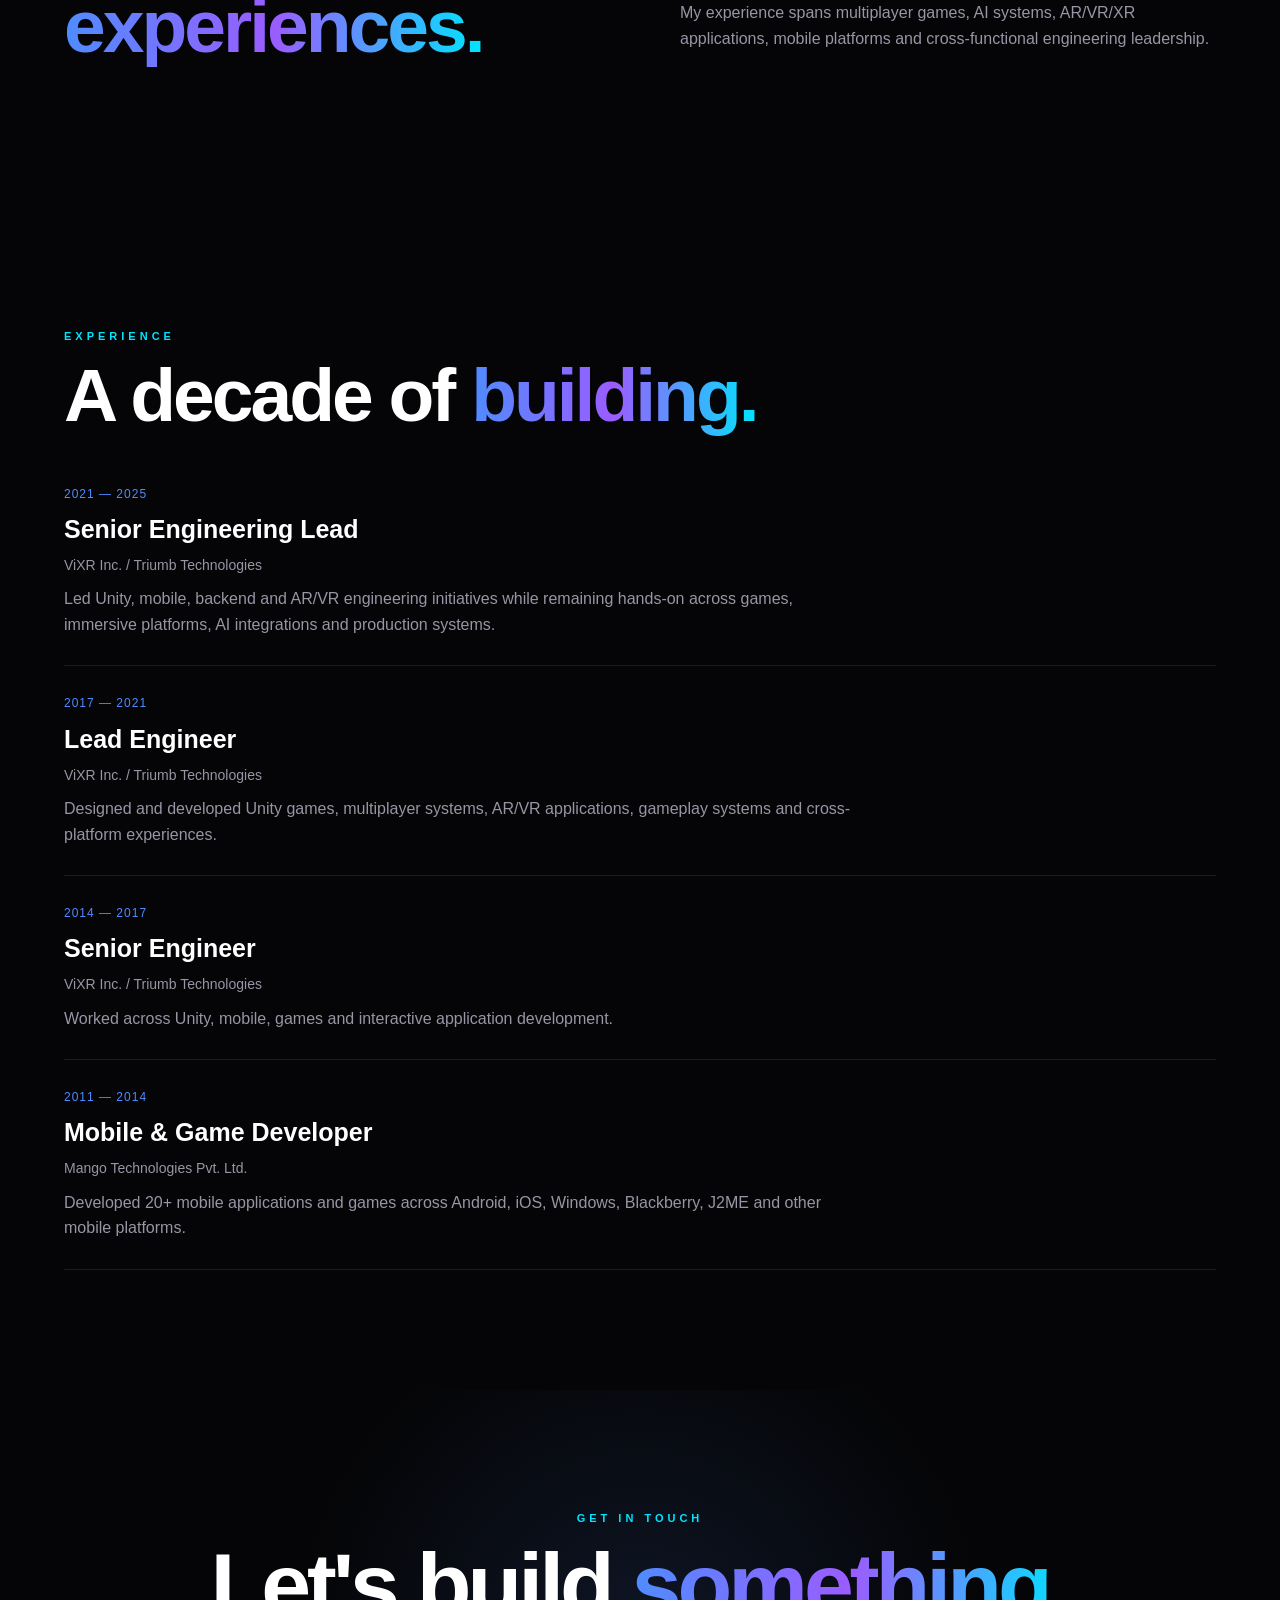
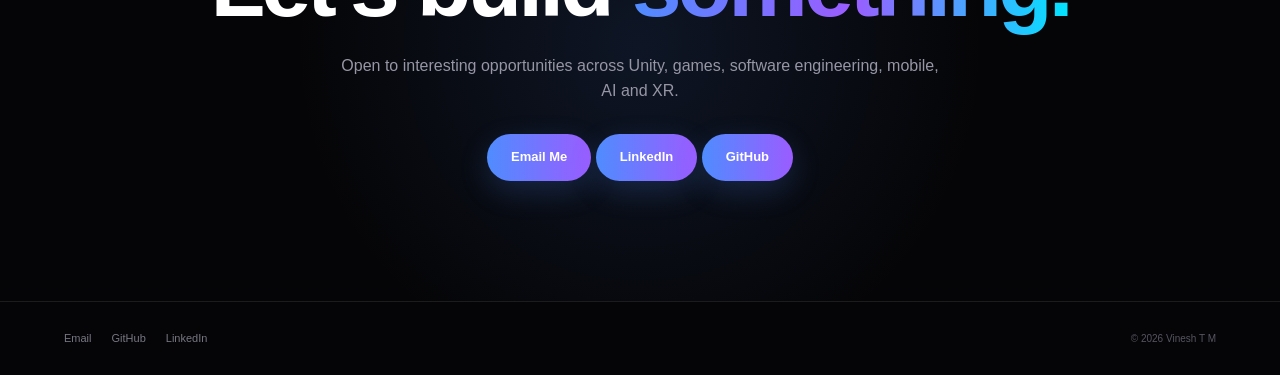
==== commit eee3d1ad: "Minor Refinement minor refinemnt in description" ====
--- a/index.html
+++ b/index.html
@@ -53,9 +53,7 @@
             <div class="eyebrow">ENGINEERING · REAL-TIME · INTERACTIVE</div>
 
             <h1 class="home-title">
-              Vinesh
-
-              <span class="gradient-text"> T M </span>
+              Vinesh<span class="gradient-text"> T M </span>
             </h1>
 
             <h2 class="home-role">
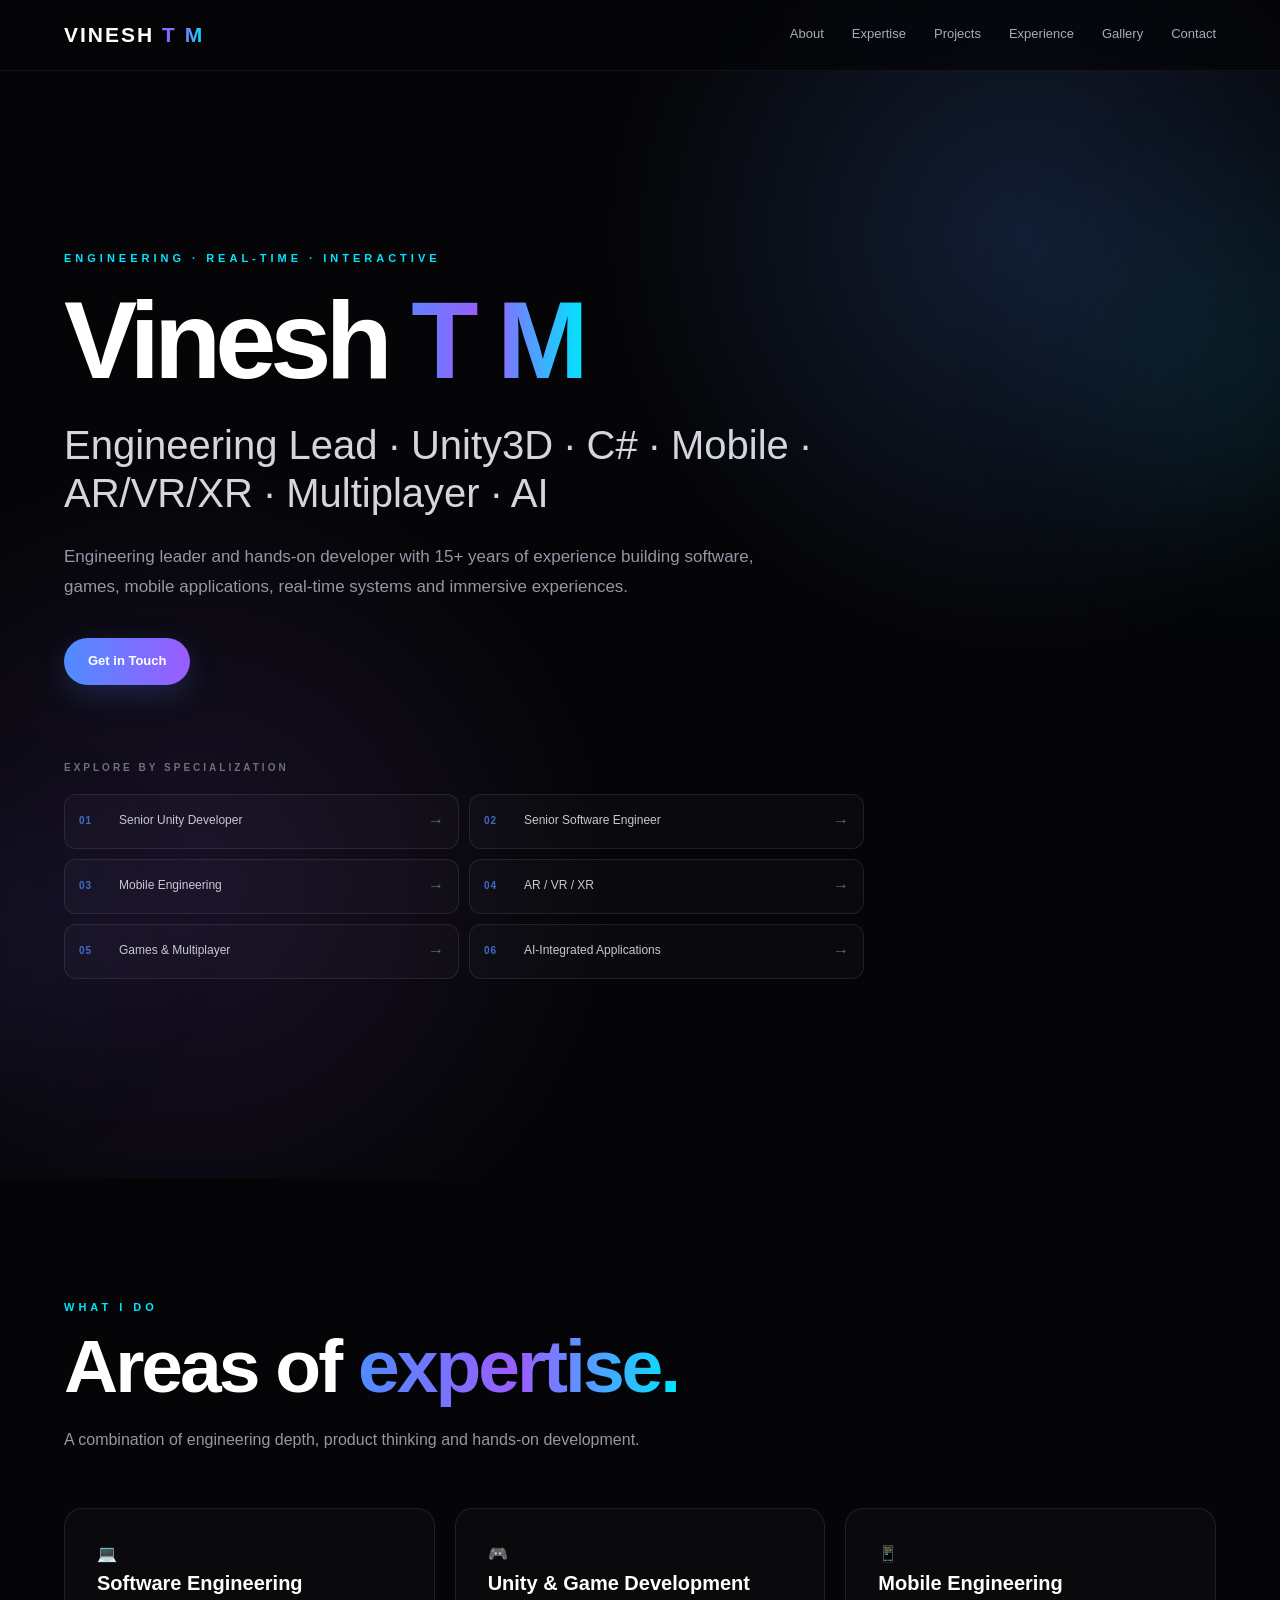
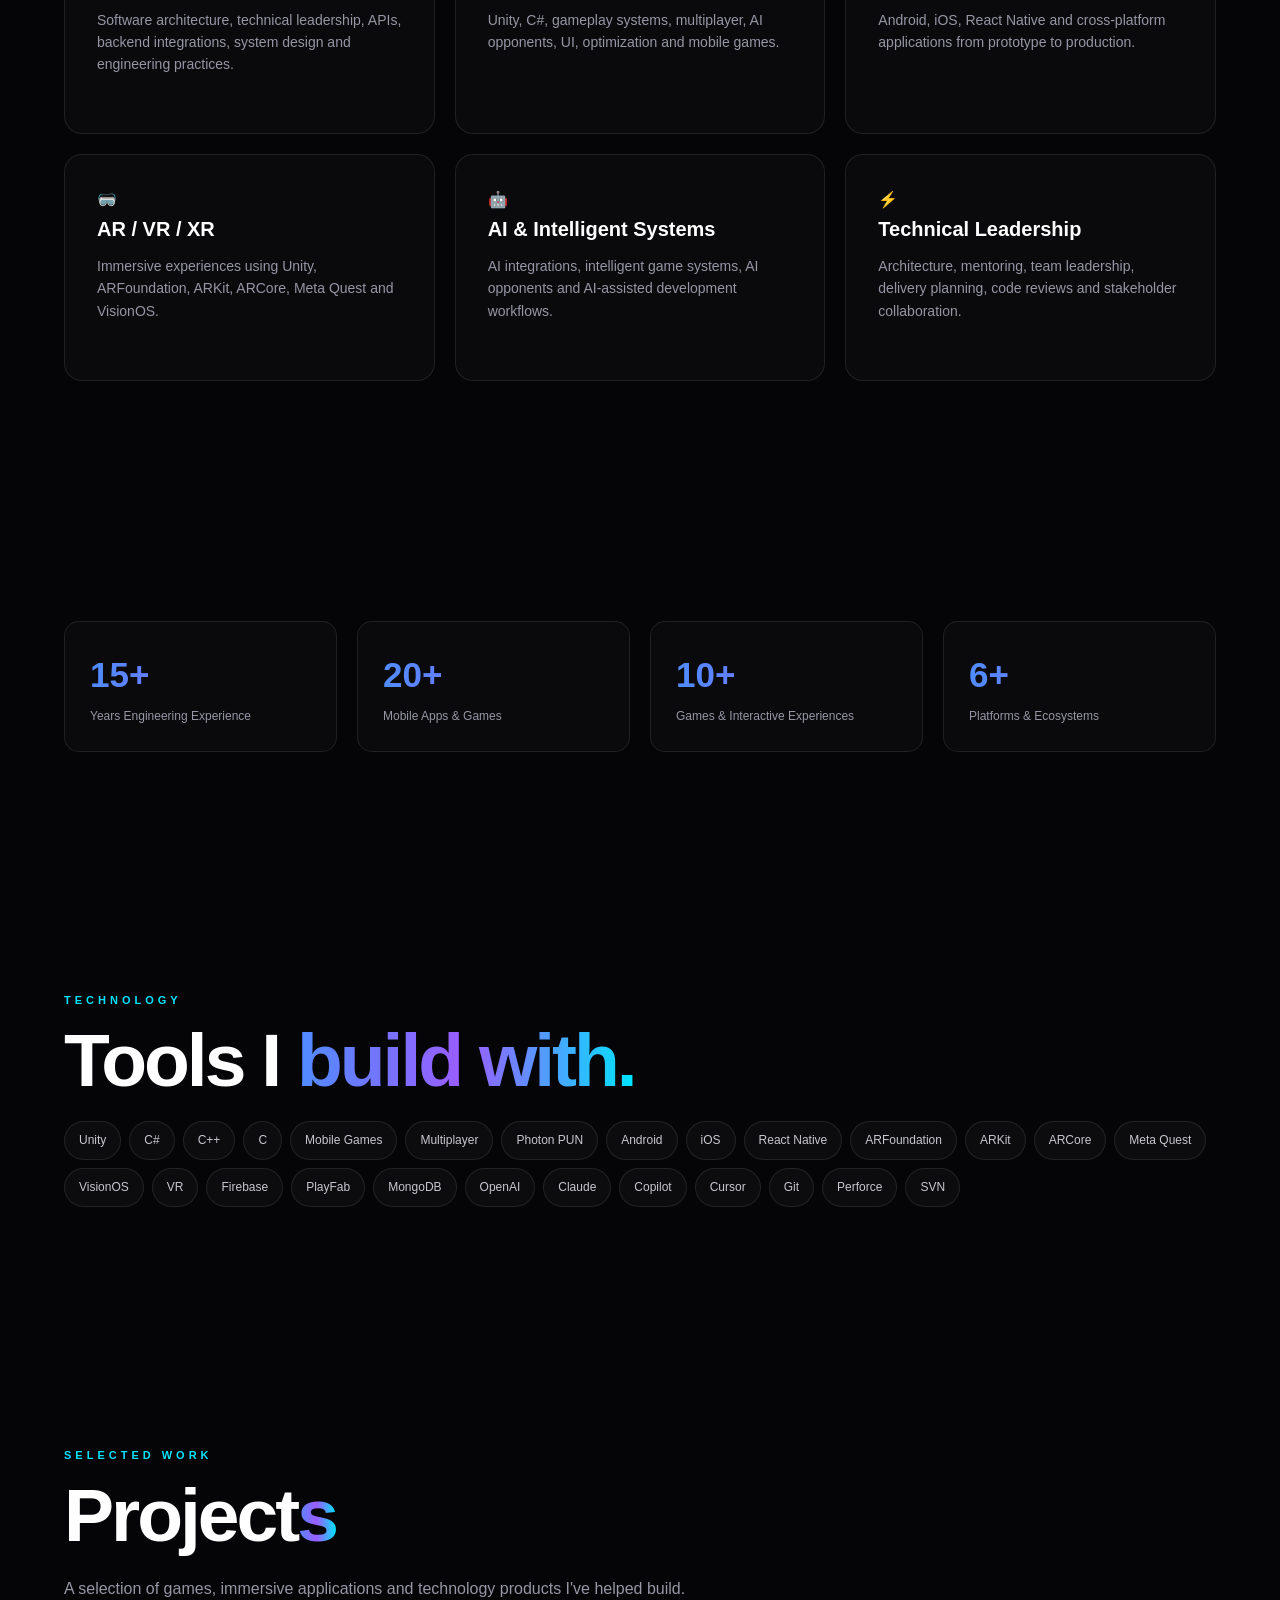
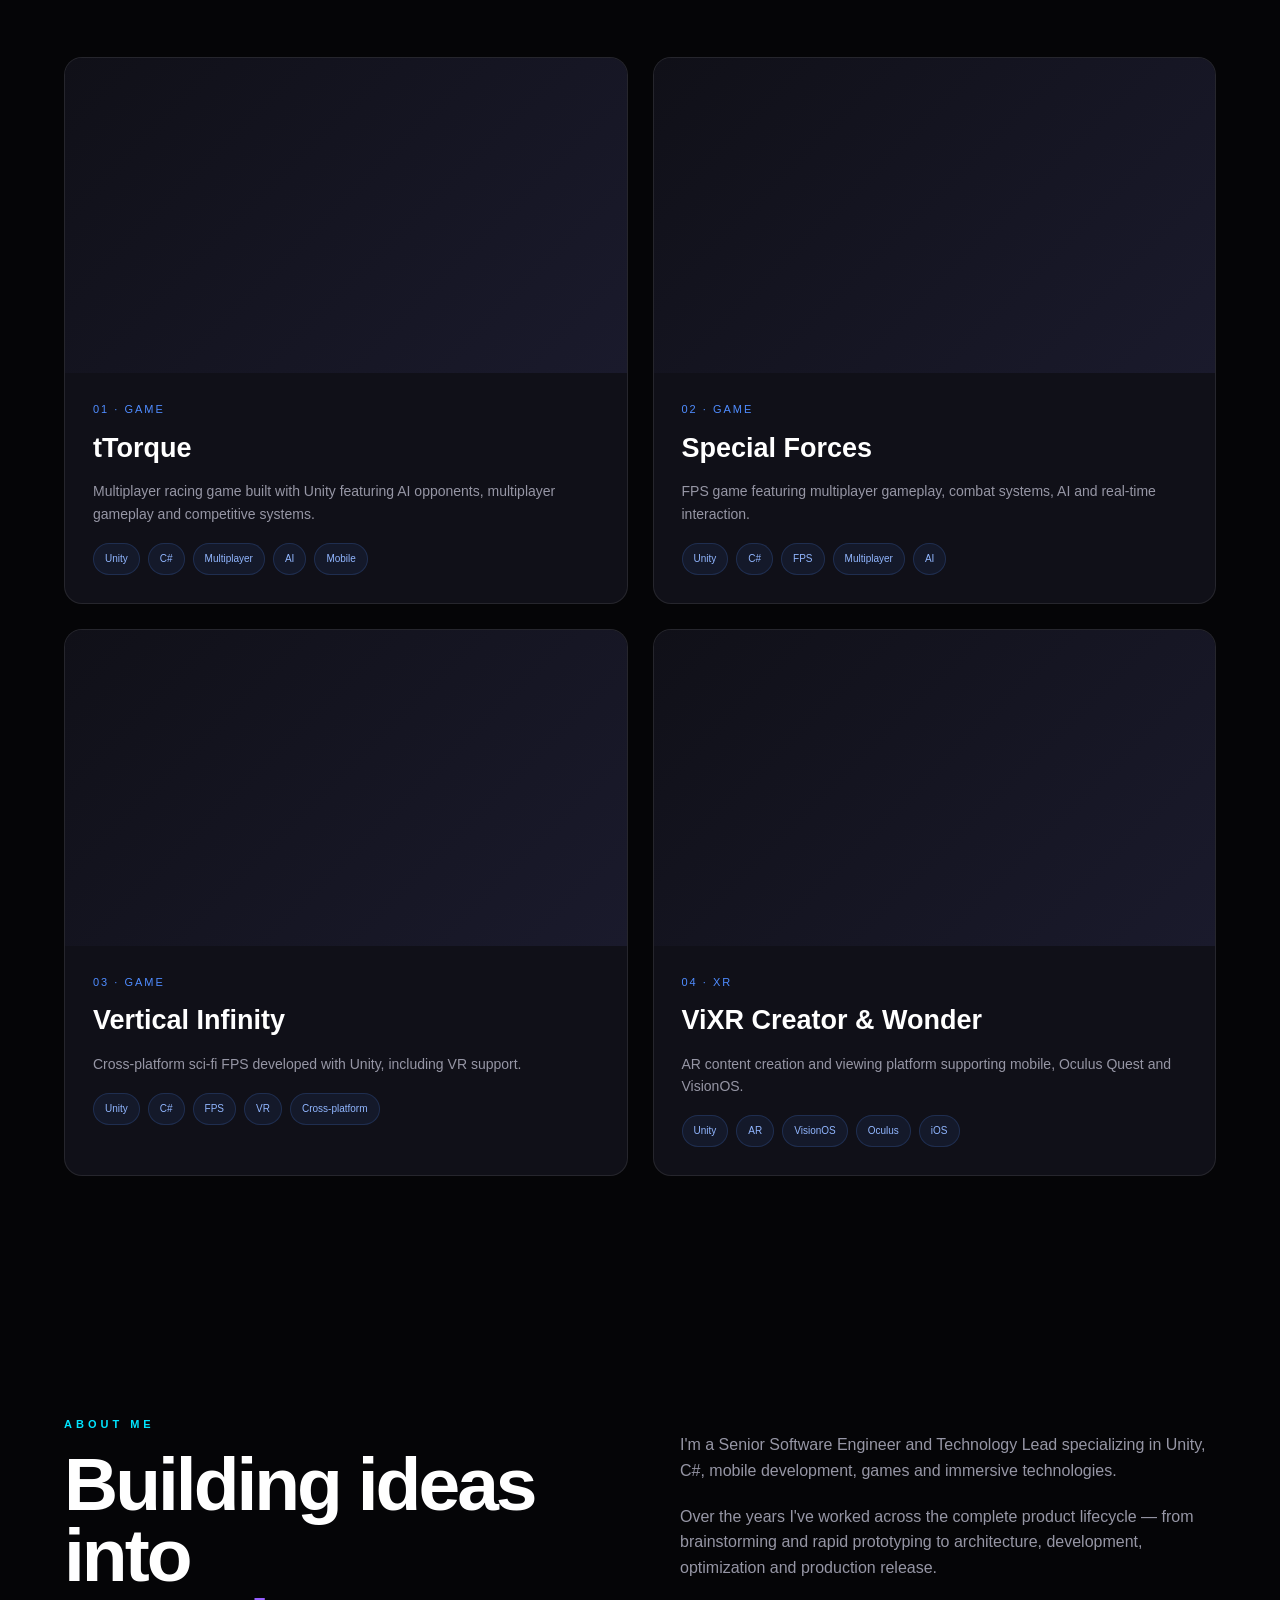
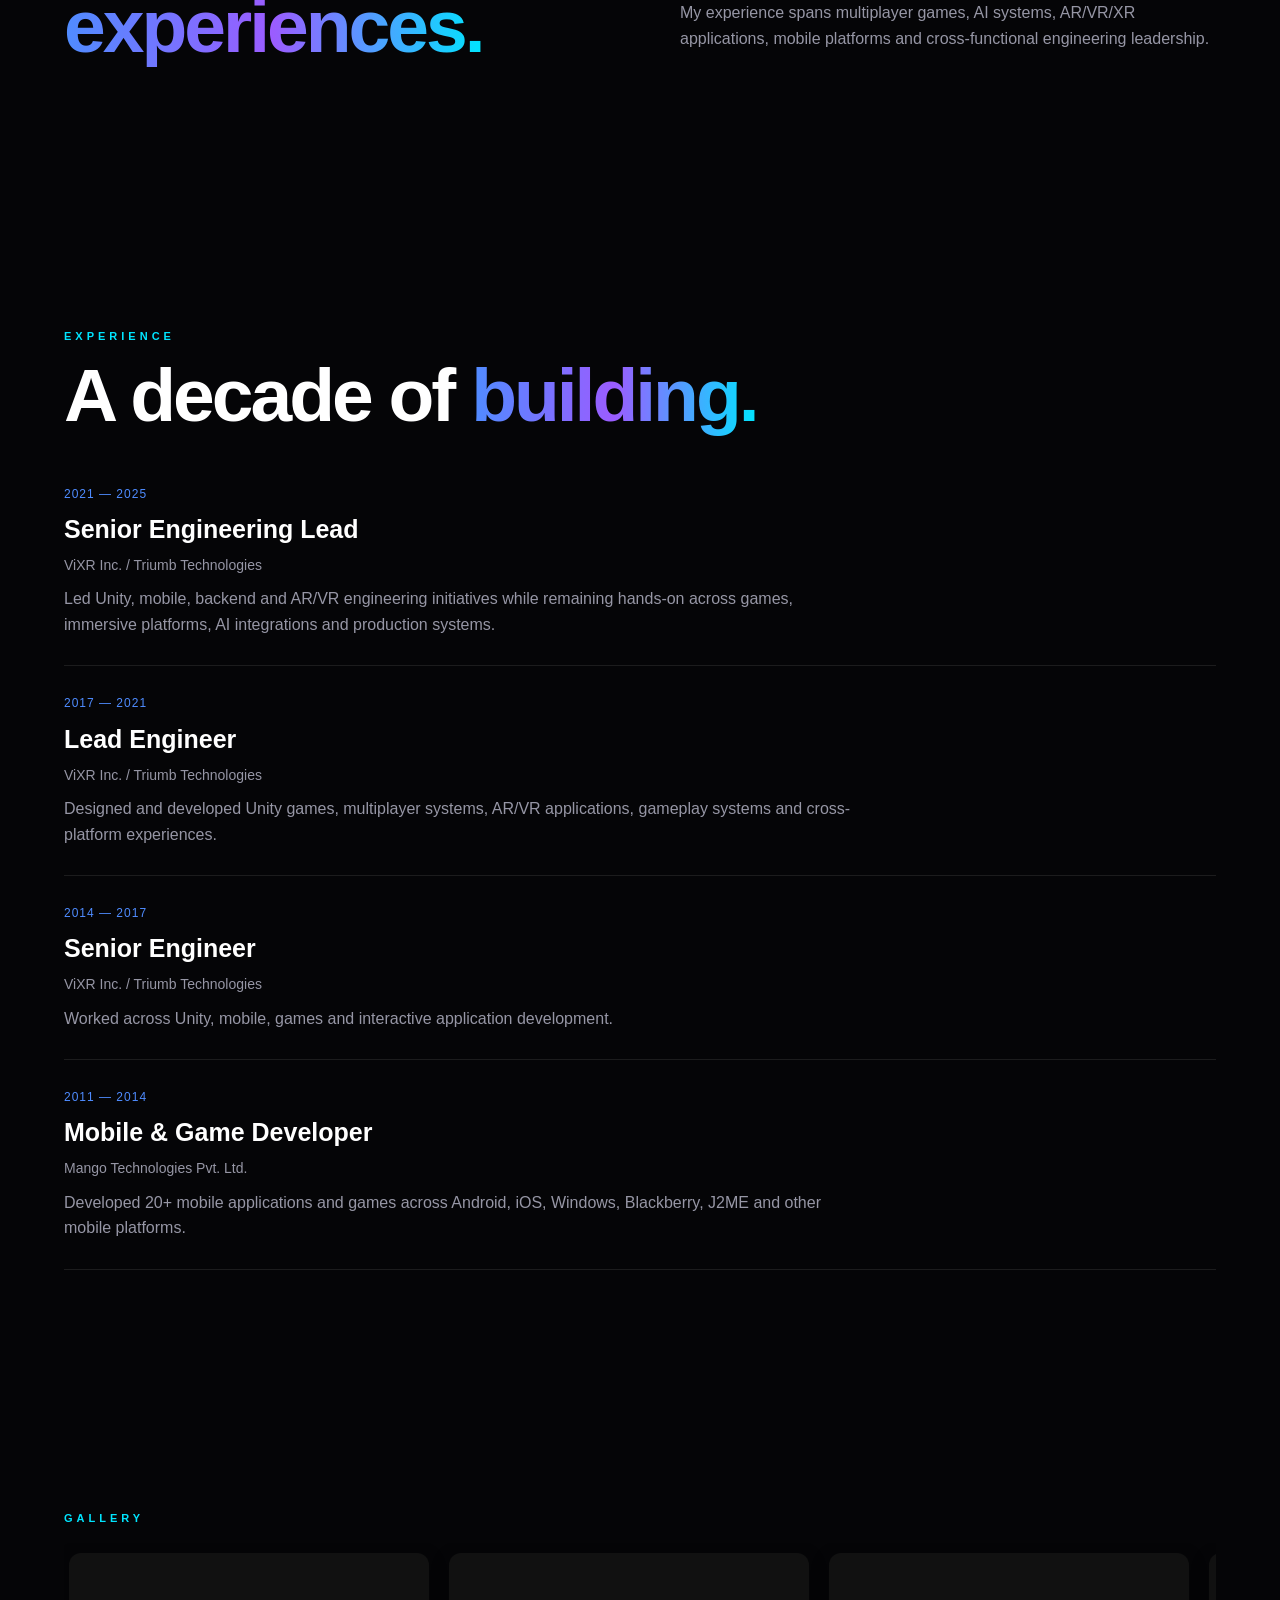
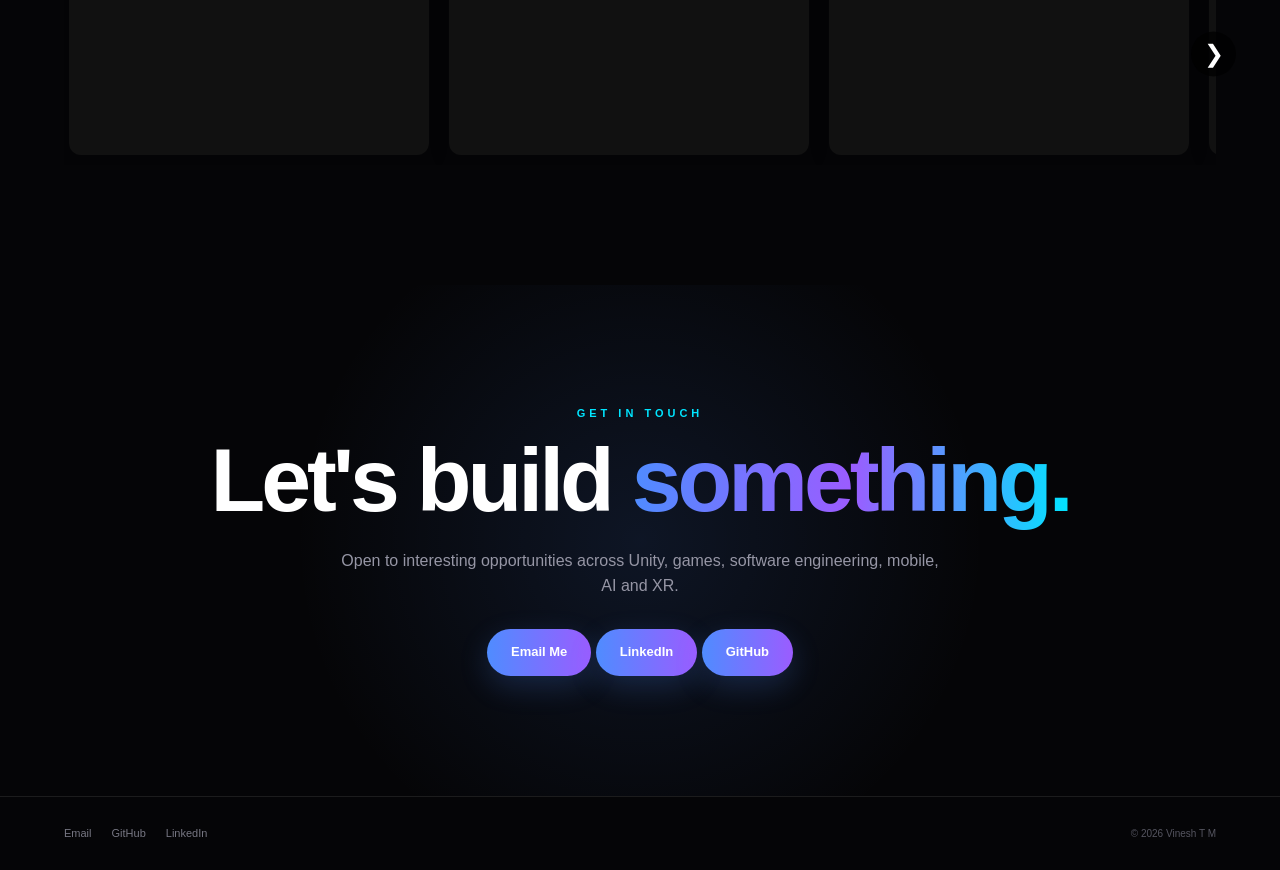
==== commit 171444ae: "Added Gallery with Video carousel" ====
--- a/index.html
+++ b/index.html
@@ -34,6 +34,8 @@
 
           <a href="#experience"> Experience </a>
 
+          <a href="#gallery"> Gallery </a>
+
           <a href="#contact"> Contact </a>
         </nav>
       </div>
@@ -615,6 +617,137 @@
               Developed 20+ mobile applications and games across Android, iOS,
               Windows, Blackberry, J2ME and other mobile platforms.
             </p>
+          </div>
+        </div>
+      </section>
+
+      <!-- =====================================================
+     GALLERY
+     ===================================================== -->
+
+      <section id="gallery">
+        <div class="container">
+          <div class="section-label">Gallery</div>
+          <!-- <h2>My Videos</h2> -->
+
+          <div class="video-carousel">
+            <button
+              class="video-arrow left"
+              id="leftBtn"
+              aria-label="Previous videos"
+            >
+              &#10094;
+            </button>
+
+            <!-- Videos -->
+            <div class="video-scroll" id="videoScroll">
+              <div class="video-card">
+                <iframe
+                  src="https://www.youtube.com/embed/zO814OP70zM"
+                  title="YouTube Video 1"
+                  allowfullscreen
+                >
+                </iframe>
+              </div>
+
+              <div class="video-card">
+                <iframe
+                  src="https://www.youtube.com/embed/r3RolnNRKrE"
+                  title="YouTube Video 2"
+                  allowfullscreen
+                >
+                </iframe>
+              </div>
+
+              <div class="video-card">
+                <iframe
+                  src="https://www.youtube.com/embed/KGQhIIZX3Vk"
+                  title="YouTube Video 3"
+                  allowfullscreen
+                >
+                </iframe>
+              </div>
+
+              <div class="video-card">
+                <iframe
+                  src="https://www.youtube.com/embed/9hGAuL_aKbc"
+                  title="YouTube Video 4"
+                  allowfullscreen
+                >
+                </iframe>
+              </div>
+
+              <div class="video-card">
+                <iframe
+                  src="https://www.youtube.com/embed/zO814OP70zM"
+                  title="YouTube Video 5"
+                  allowfullscreen
+                >
+                </iframe>
+              </div>
+
+              <div class="video-card">
+                <iframe
+                  src="https://www.youtube.com/embed/2SIG7TTAfSw"
+                  title="YouTube Video 6"
+                  allowfullscreen
+                >
+                </iframe>
+              </div>
+
+              <div class="video-card">
+                <iframe
+                  src="https://www.youtube.com/embed/Xgjv-v4Feh8"
+                  title="YouTube Video 7"
+                  allowfullscreen
+                >
+                </iframe>
+              </div>
+
+              <div class="video-card">
+                <iframe
+                  src="https://www.youtube.com/embed/SVMxoQX-Td0"
+                  title="YouTube Video 8"
+                  allowfullscreen
+                >
+                </iframe>
+              </div>
+
+              <div class="video-card">
+                <iframe
+                  src="https://www.youtube.com/embed/SN2EtqMJpIg"
+                  title="YouTube Video 9"
+                  allowfullscreen
+                >
+                </iframe>
+              </div>
+
+              <div class="video-card">
+                <iframe
+                  src="https://www.youtube.com/embed/fgXF5oMSzUs"
+                  title="YouTube Video 10"
+                  allowfullscreen
+                >
+                </iframe>
+              </div>
+
+              <div class="video-card">
+                <iframe
+                  src="https://www.youtube.com/embed/cZ8m9V8pgcQ"
+                  title="YouTube Video 11"
+                  allowfullscreen
+                >
+                </iframe>
+              </div>
+            </div>
+
+            <button
+              class="video-arrow right"
+              id="rightBtn"
+              aria-label="Next videos"
+            >
+              &#10095;
+            </button>
           </div>
         </div>
       </section>
@@ -703,5 +836,7 @@
     <script>
       document.getElementById("year").textContent = new Date().getFullYear();
     </script>
+
+    <script src="js/video-carousel.js"></script>
   </body>
 </html>
--- a/css/styles.css
+++ b/css/styles.css
@@ -1110,6 +1110,116 @@
 }
 
 /* =========================================================
+   GALLERY
+========================================================= */
+.videos-section h2 {
+  text-align: center;
+  margin-bottom: 30px;
+}
+
+.video-carousel {
+  position: relative;
+  max-width: 1200px;
+  margin: auto;
+}
+
+/* Horizontal video container */
+.video-scroll {
+  display: flex;
+  gap: 20px;
+
+  overflow-x: auto;
+  scroll-behavior: smooth;
+
+  /* Hide scrollbar */
+  scrollbar-width: none;
+  -ms-overflow-style: none;
+
+  padding: 10px 5px;
+}
+
+.video-scroll::-webkit-scrollbar {
+  display: none;
+}
+
+/* Individual video */
+.video-card {
+  flex: 0 0 360px;
+
+  background: #111;
+  border-radius: 12px;
+  overflow: hidden;
+
+  box-shadow: 0 5px 20px rgba(0, 0, 0, 0.2);
+}
+
+.video-card iframe {
+  display: block;
+  width: 100%;
+  aspect-ratio: 16 / 9;
+  border: none;
+}
+
+/* Arrow buttons */
+.video-arrow {
+  position: absolute;
+  top: 50%;
+  transform: translateY(-50%);
+
+  width: 45px;
+  height: 45px;
+
+  border: none;
+  border-radius: 50%;
+
+  background: rgba(0, 0, 0, 0.75);
+  color: white;
+
+  font-size: 24px;
+  cursor: pointer;
+
+  z-index: 10;
+
+  display: flex;
+  align-items: center;
+  justify-content: center;
+
+  transition: 0.2s ease;
+}
+
+.video-arrow:hover {
+  background: #000;
+  transform: translateY(-50%) scale(1.1);
+}
+
+.video-arrow.left {
+  left: -20px;
+}
+
+.video-arrow.right {
+  right: -20px;
+}
+
+.video-arrow.hidden {
+  display: none;
+}
+
+/* Mobile */
+@media (max-width: 600px) {
+  .video-card {
+    flex: 0 0 85vw;
+  }
+
+  .video-arrow.left {
+    left: 5px;
+  }
+
+  .video-arrow.right {
+    right: 5px;
+  }
+}
+
+/* =========================================================
    ANIMATIONS
 ========================================================= */
 
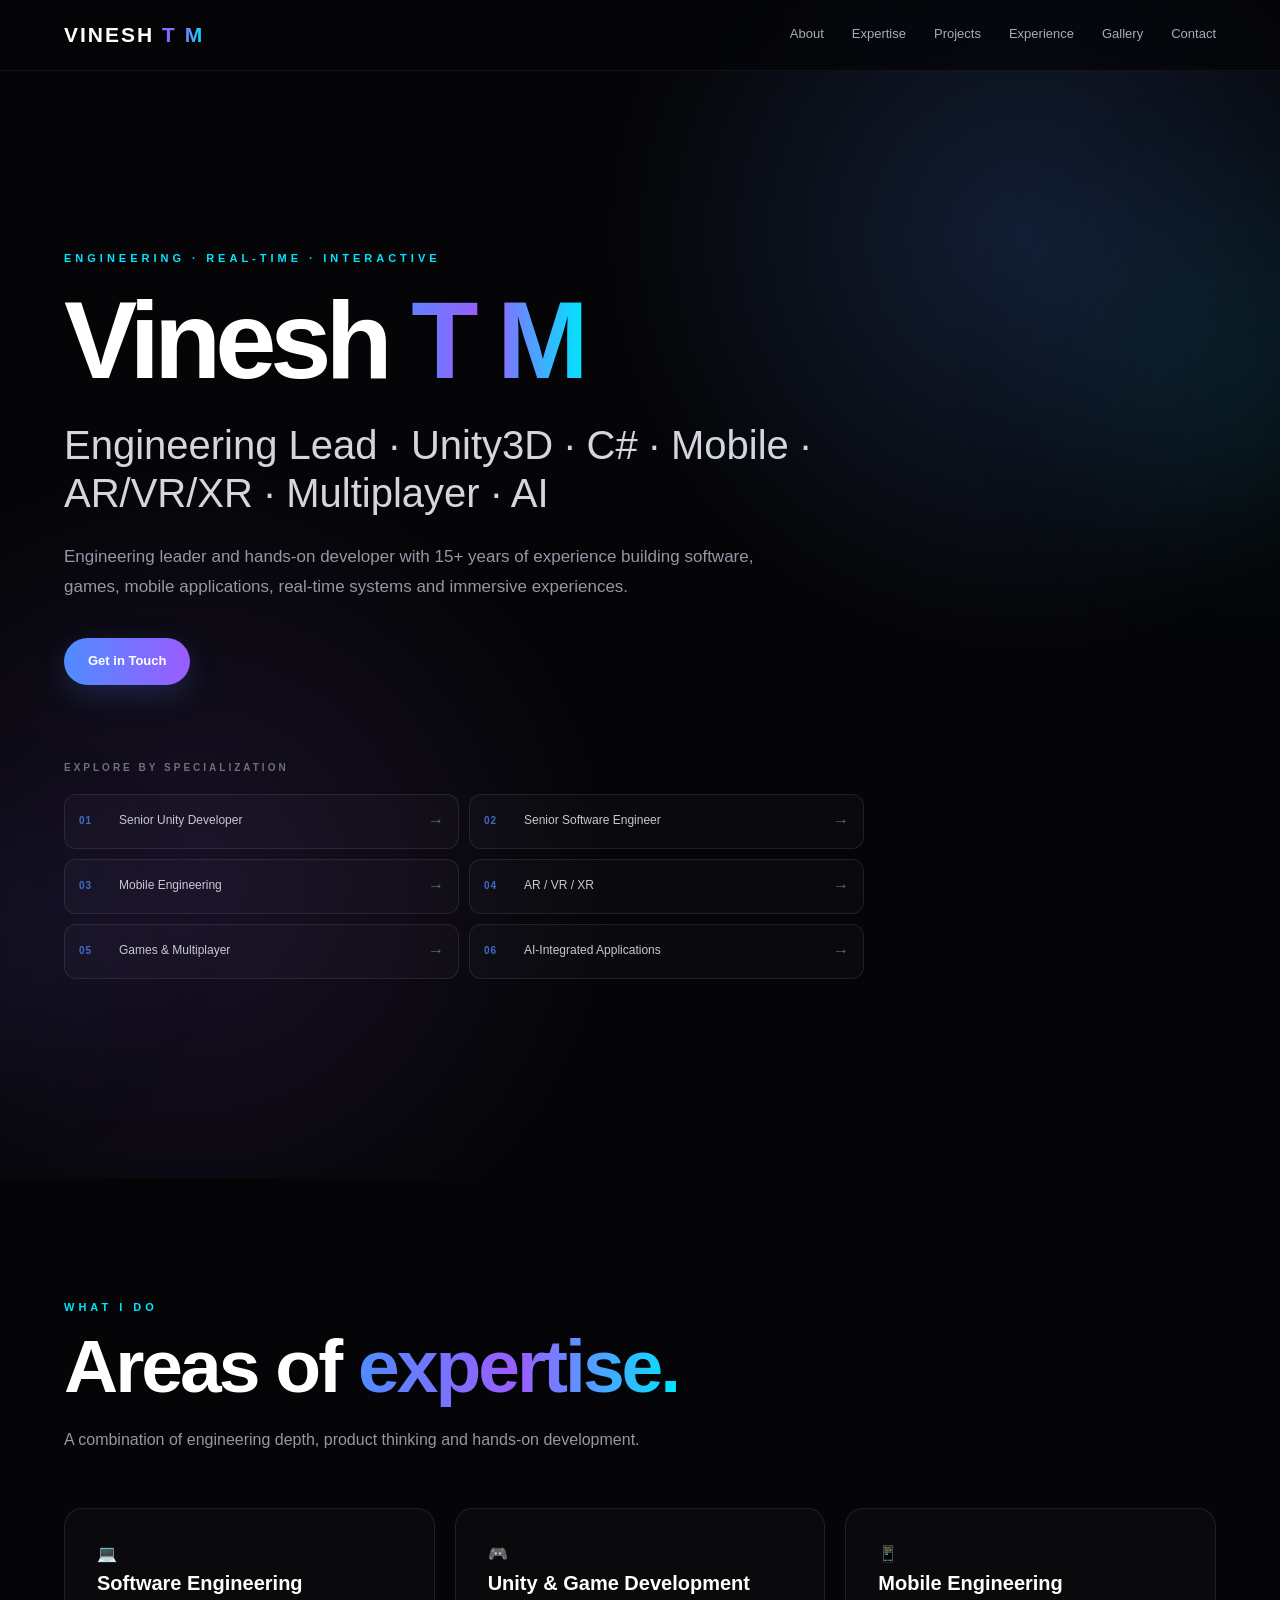
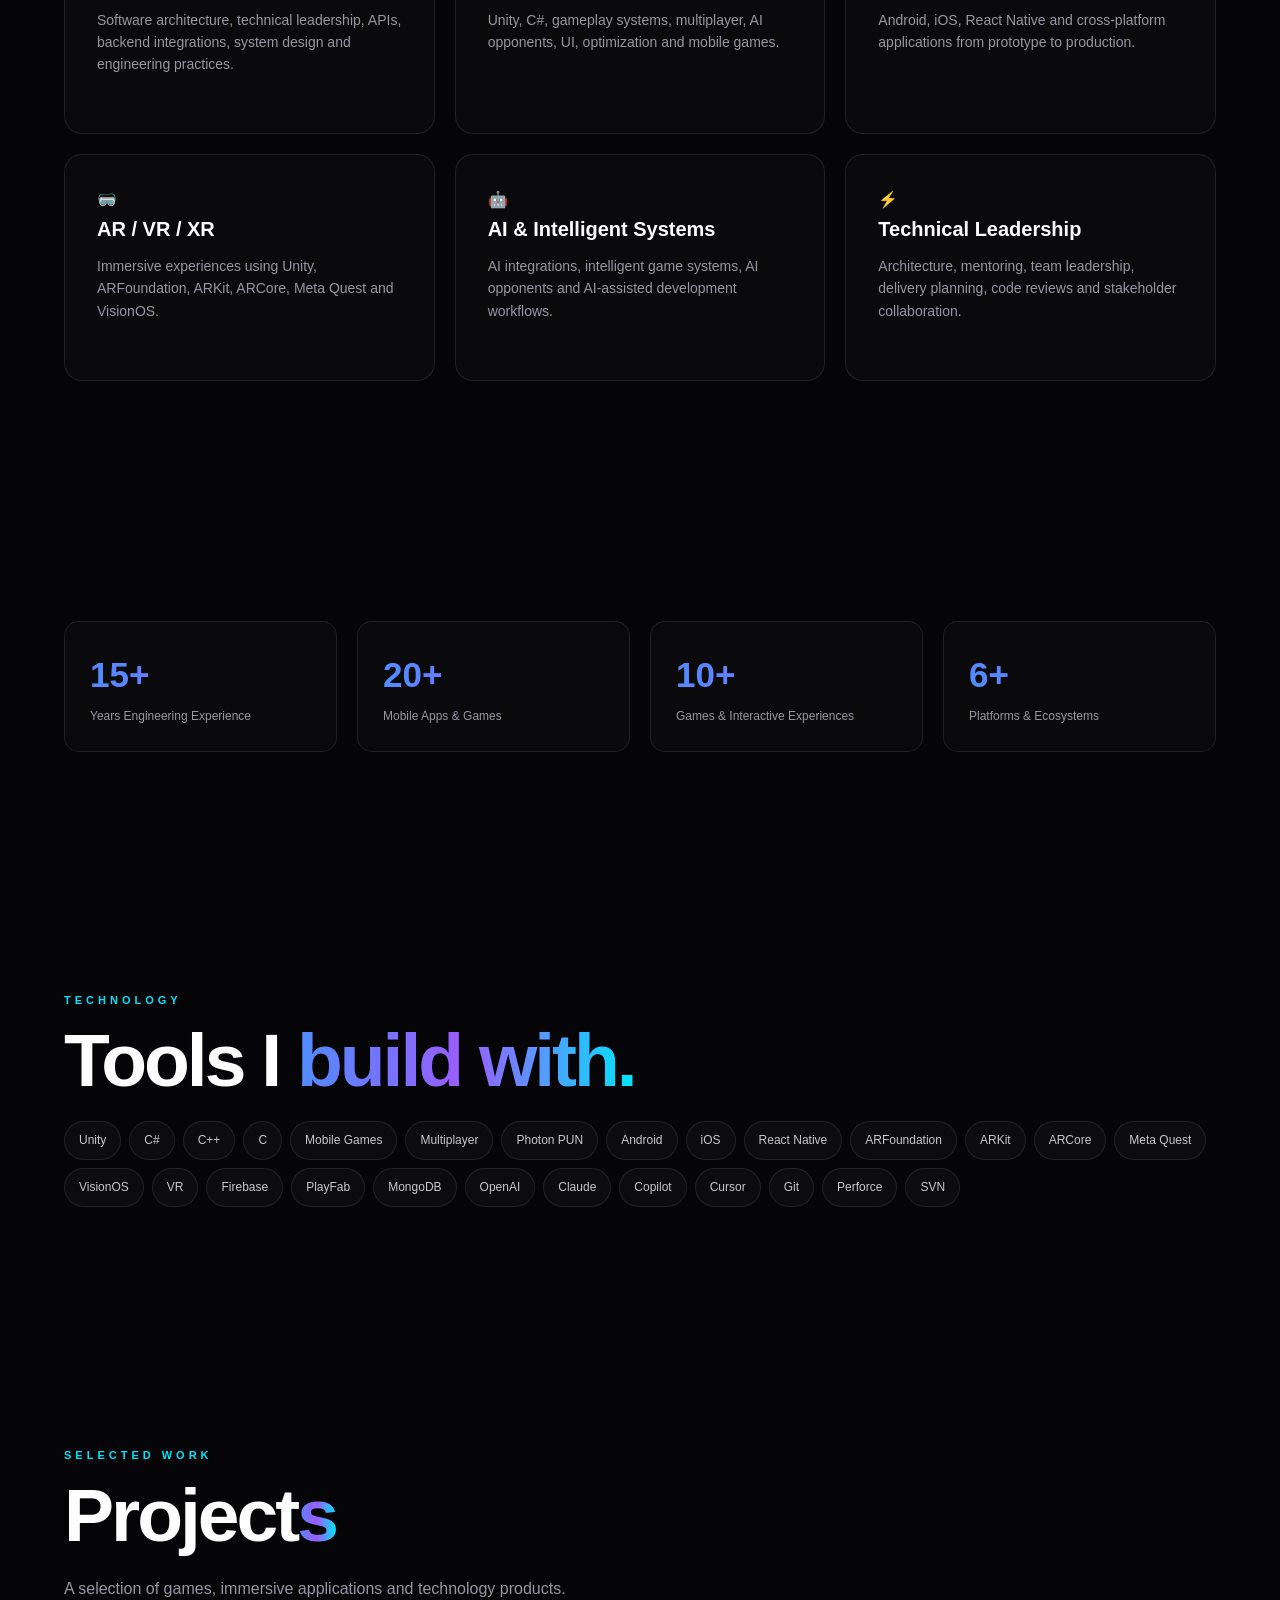
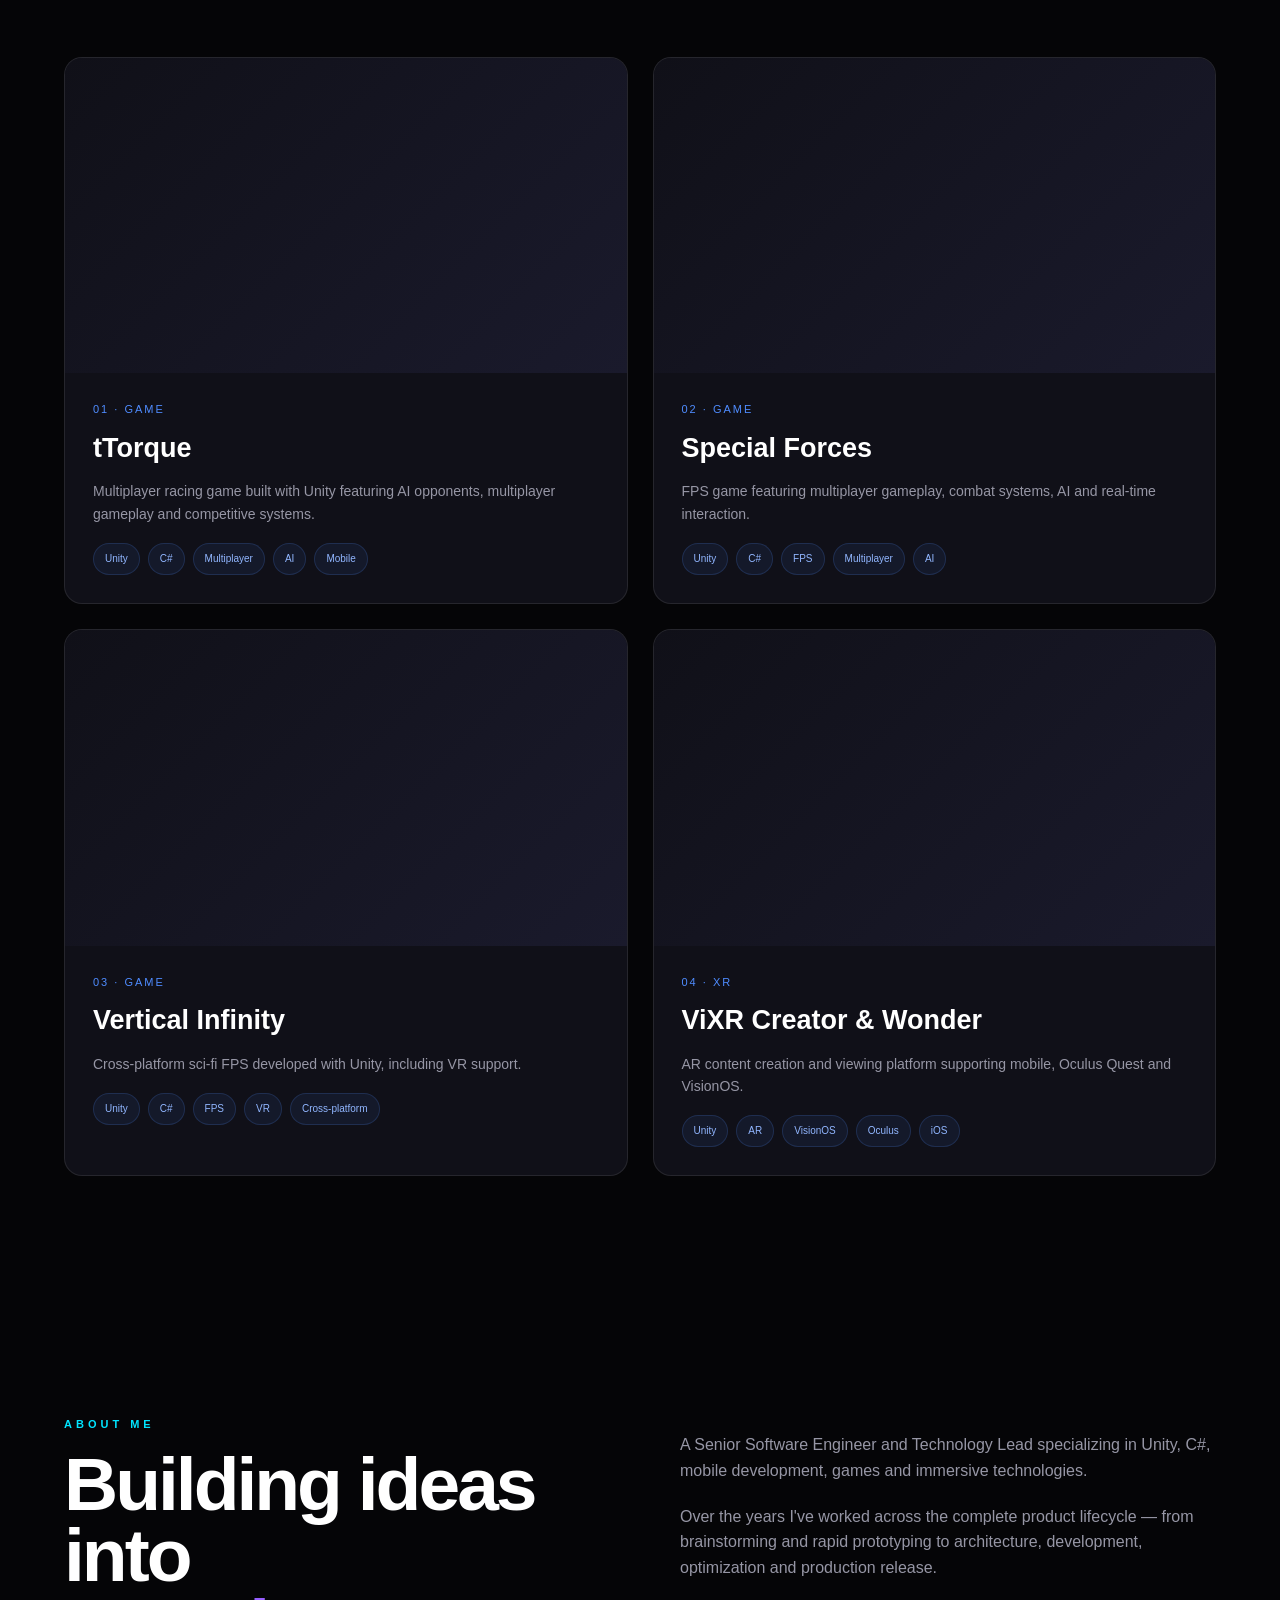
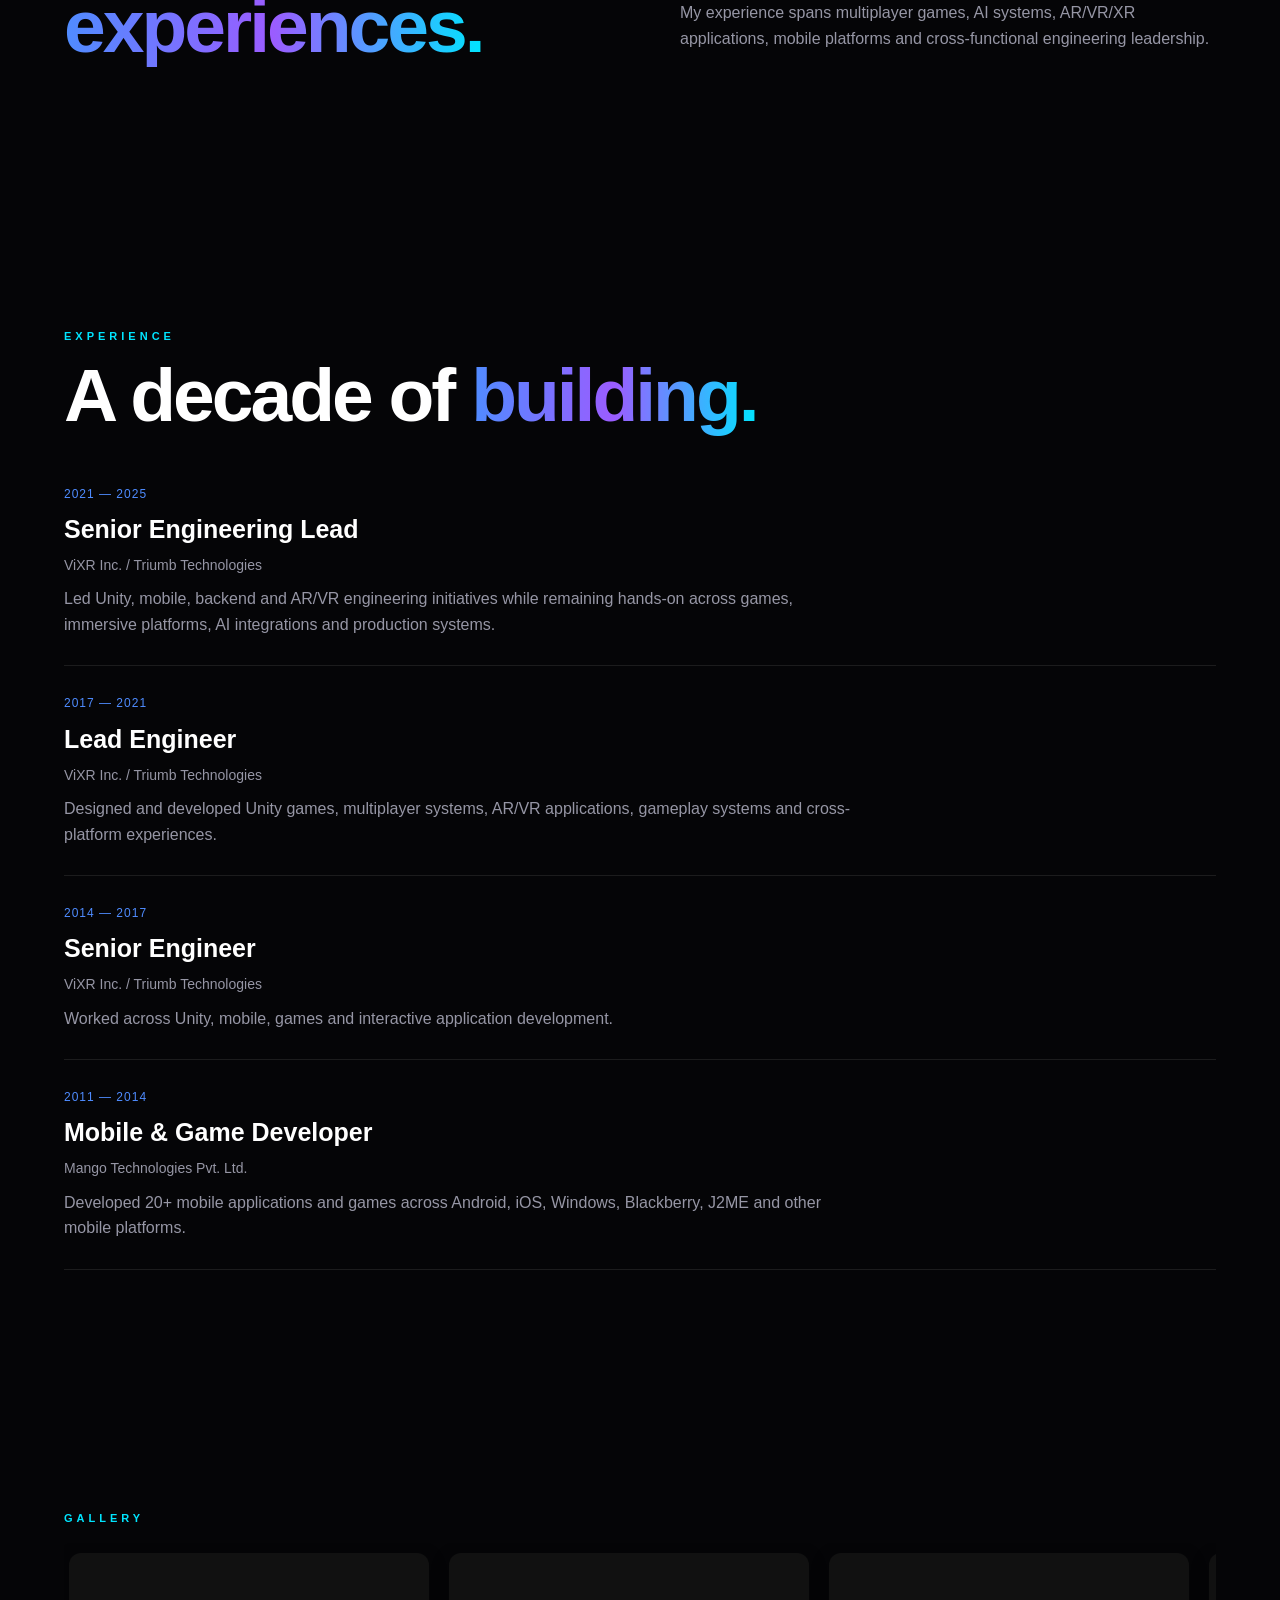
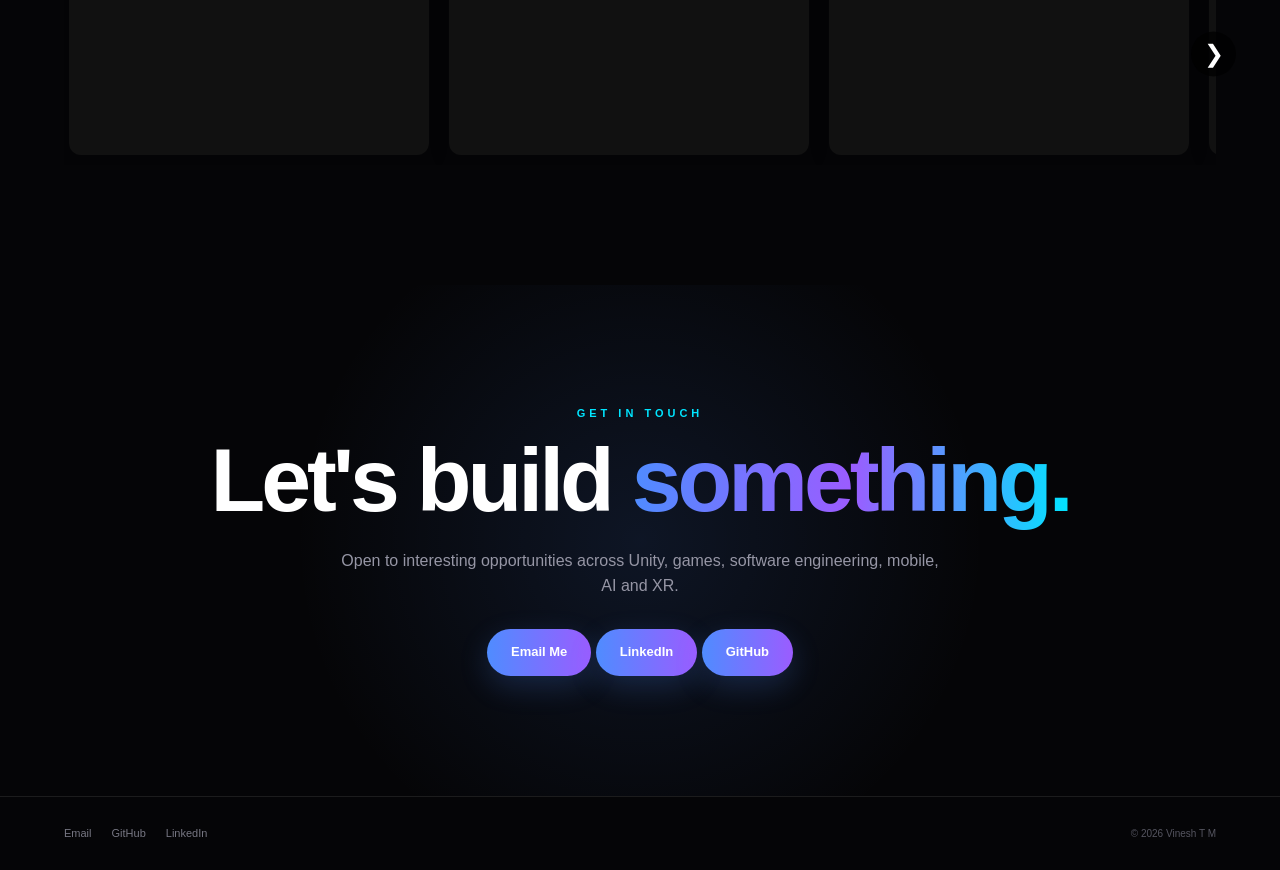
==== commit 6fcedb5a: "Added more videos Added more videos n the gallery, minor refinemnts" ====
--- a/index.html
+++ b/index.html
@@ -362,8 +362,8 @@
           </h2>
 
           <p class="section-description">
-            A selection of games, immersive applications and technology products
-            I've helped build.
+            A selection of games, immersive applications and technology
+            products.
           </p>
 
           <div class="project-grid">
@@ -518,9 +518,8 @@
 
             <div class="about-text">
               <p>
-                I'm a Senior Software Engineer and Technology Lead specializing
-                in Unity, C#, mobile development, games and immersive
-                technologies.
+                A Senior Software Engineer and Technology Lead specializing in
+                Unity, C#, mobile development, games and immersive technologies.
               </p>
 
               <p>
@@ -667,6 +666,50 @@
                 >
                 </iframe>
               </div>
+              <div class="video-card">
+                <iframe
+                  src="https://www.youtube.com/embed/pRezYCwI-DE"
+                  title="YouTube Video 21"
+                  allowfullscreen
+                >
+                </iframe>
+              </div>
+
+              <div class="video-card">
+                <iframe
+                  src="https://www.youtube.com/embed/j_NlZVPH4KU"
+                  title="YouTube Video 22"
+                  allowfullscreen
+                >
+                </iframe>
+              </div>
+
+              <div class="video-card">
+                <iframe
+                  src="https://www.youtube.com/embed/x8KfmT9Up04"
+                  title="YouTube Video 23"
+                  allowfullscreen
+                >
+                </iframe>
+              </div>
+
+              <div class="video-card">
+                <iframe
+                  src="https://www.youtube.com/embed/JQxgLQ9i25M"
+                  title="YouTube Video 24"
+                  allowfullscreen
+                >
+                </iframe>
+              </div>
+
+              <div class="video-card">
+                <iframe
+                  src="https://www.youtube.com/embed/0mOGw2RvLD4"
+                  title="YouTube Video 25"
+                  allowfullscreen
+                >
+                </iframe>
+              </div>
 
               <div class="video-card">
                 <iframe
@@ -735,6 +778,87 @@
                 <iframe
                   src="https://www.youtube.com/embed/cZ8m9V8pgcQ"
                   title="YouTube Video 11"
+                  allowfullscreen
+                >
+                </iframe>
+              </div>
+
+              <div class="video-card">
+                <iframe
+                  src="https://www.youtube.com/embed/Fa2ir_dk7gI"
+                  title="YouTube Video 12"
+                  allowfullscreen
+                >
+                </iframe>
+              </div>
+
+              <div class="video-card">
+                <iframe
+                  src="https://www.youtube.com/embed/WYW3GQIjo_U"
+                  title="YouTube Video 13"
+                  allowfullscreen
+                >
+                </iframe>
+              </div>
+
+              <div class="video-card">
+                <iframe
+                  src="https://www.youtube.com/embed/7TFcJiLdlQI"
+                  title="YouTube Video 14"
+                  allowfullscreen
+                >
+                </iframe>
+              </div>
+
+              <div class="video-card">
+                <iframe
+                  src="https://www.youtube.com/embed/S6KToOFx0Uw"
+                  title="YouTube Video 15"
+                  allowfullscreen
+                >
+                </iframe>
+              </div>
+
+              <div class="video-card">
+                <iframe
+                  src="https://www.youtube.com/embed/-m3sSf2xTaY"
+                  title="YouTube Video 16"
+                  allowfullscreen
+                >
+                </iframe>
+              </div>
+
+              <div class="video-card">
+                <iframe
+                  src="https://www.youtube.com/embed/NC7O74uRr44"
+                  title="YouTube Video 17"
+                  allowfullscreen
+                >
+                </iframe>
+              </div>
+
+              <div class="video-card">
+                <iframe
+                  src="https://www.youtube.com/embed/GGLejh9KQJw"
+                  title="YouTube Video 18"
+                  allowfullscreen
+                >
+                </iframe>
+              </div>
+
+              <div class="video-card">
+                <iframe
+                  src="https://www.youtube.com/embed/oX7u7gNC7Fk"
+                  title="YouTube Video 19"
+                  allowfullscreen
+                >
+                </iframe>
+              </div>
+
+              <div class="video-card">
+                <iframe
+                  src="https://www.youtube.com/embed/IJO0M7FExtc"
+                  title="YouTube Video 20"
                   allowfullscreen
                 >
                 </iframe>
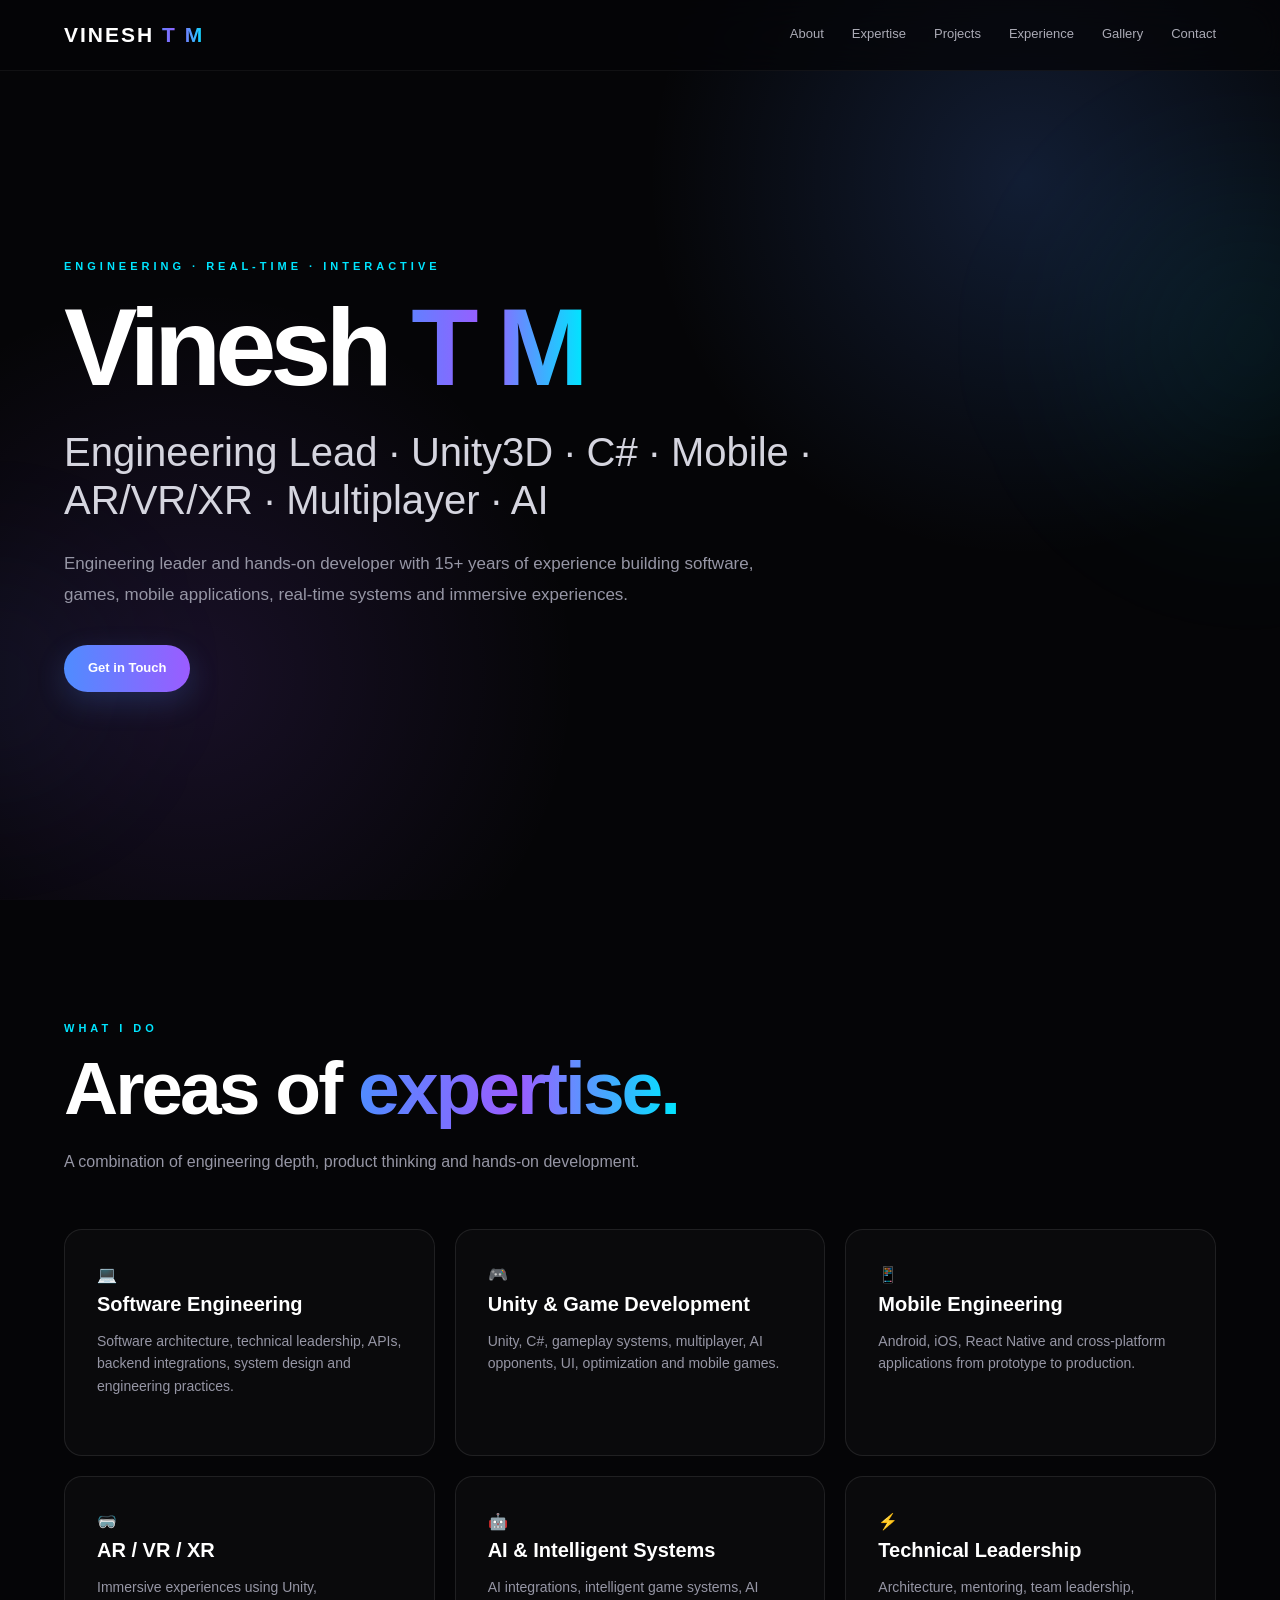
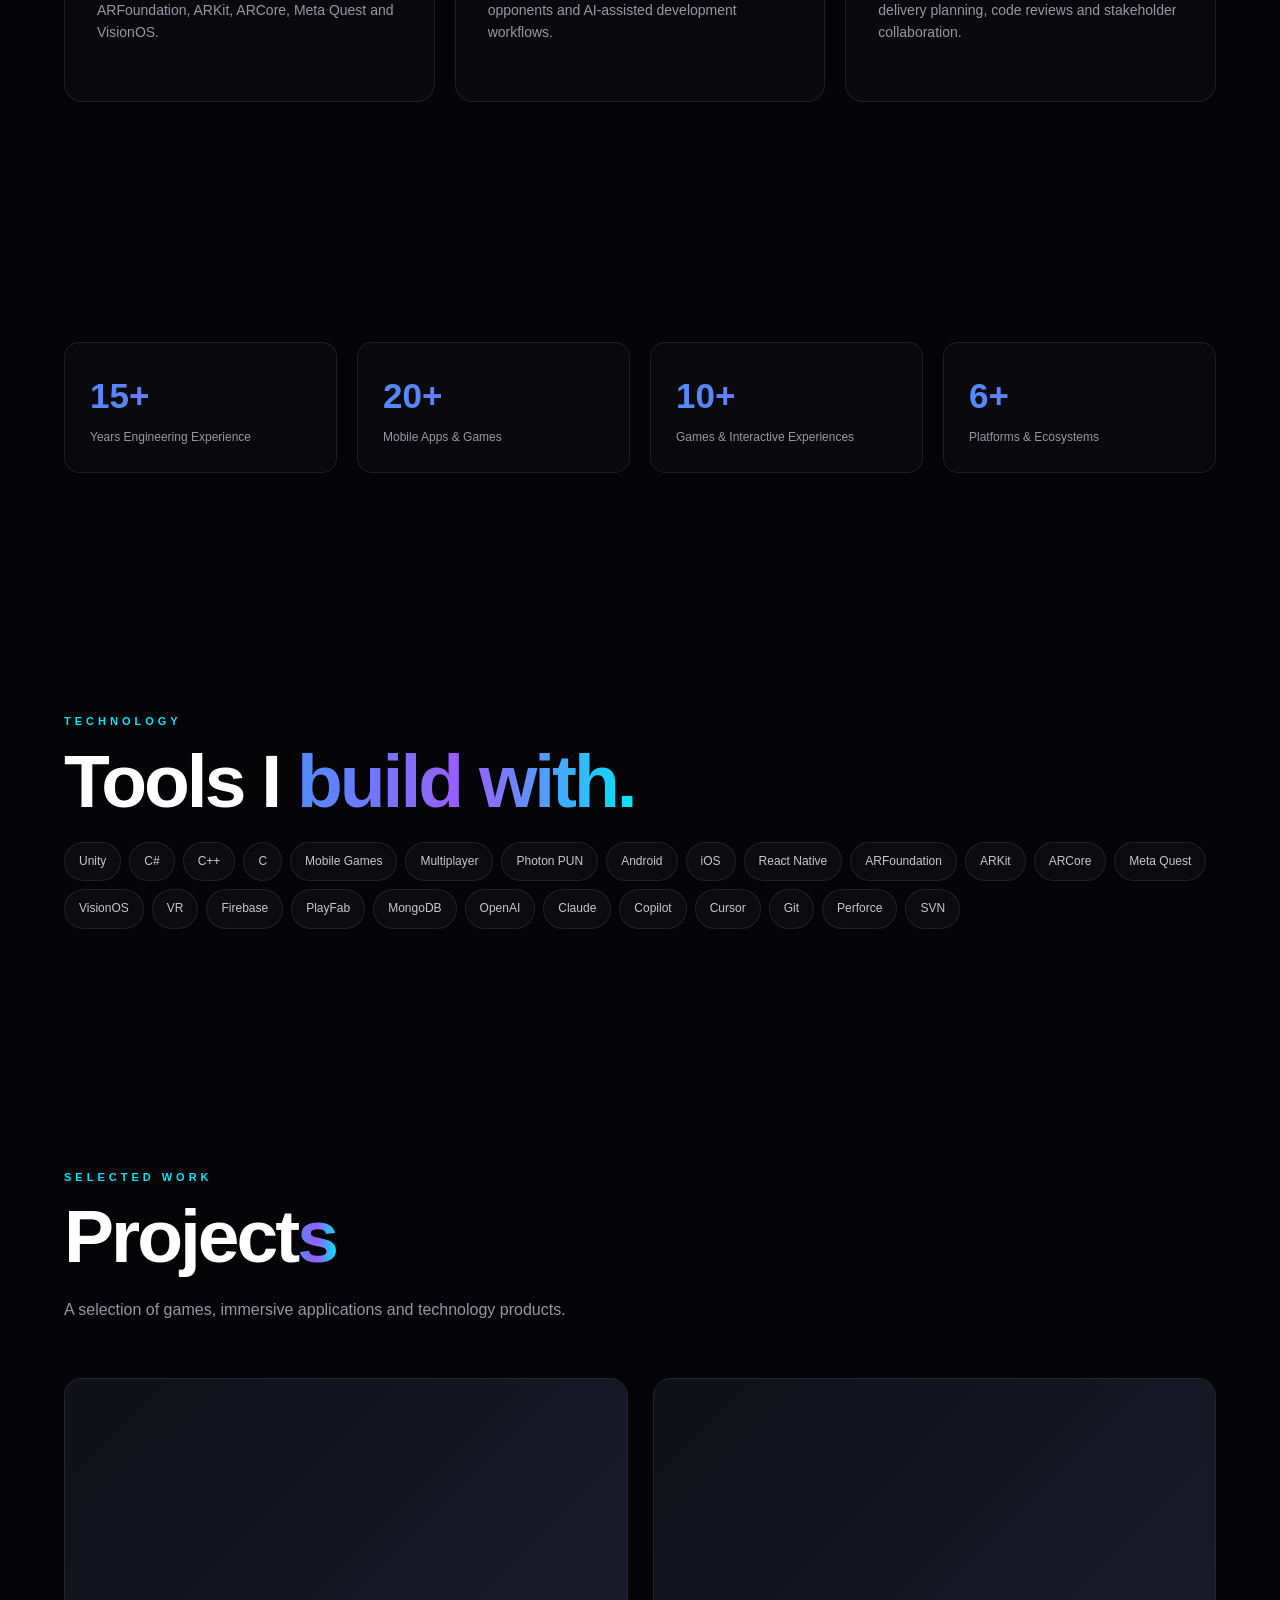
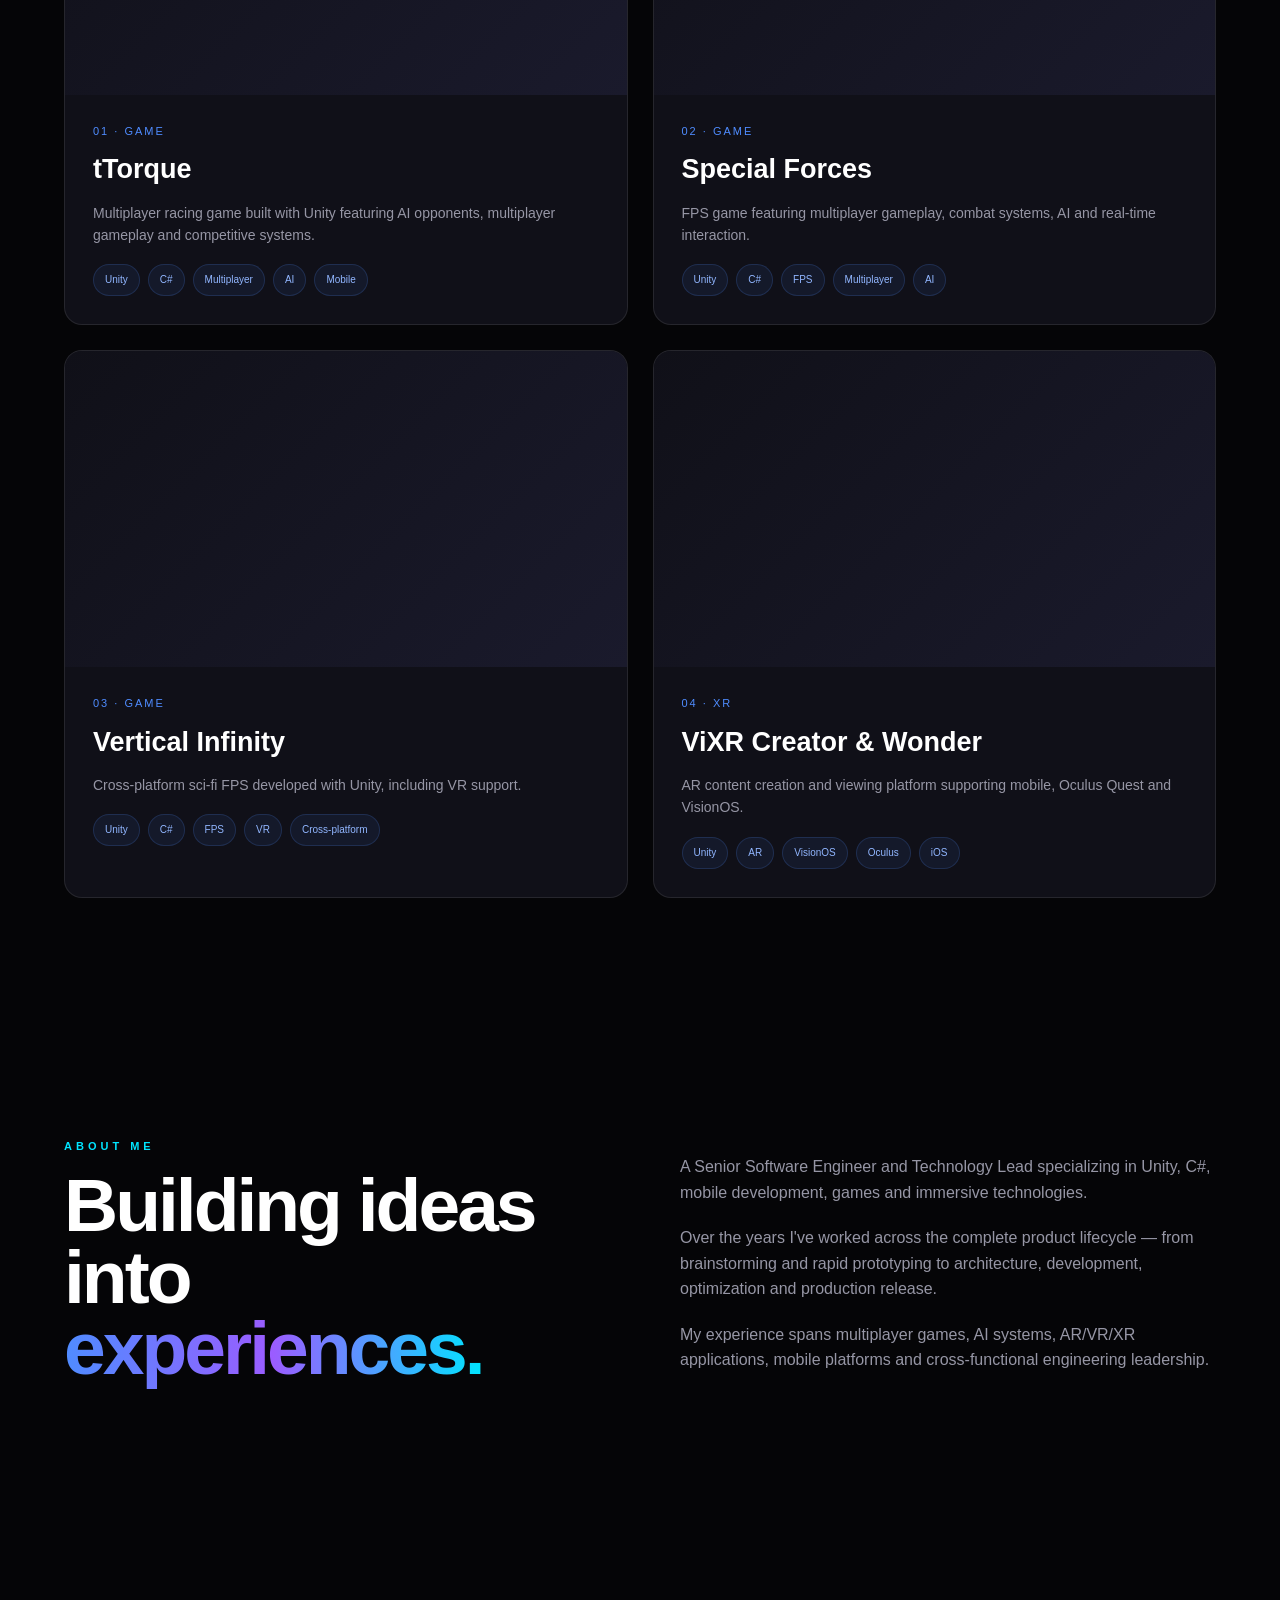
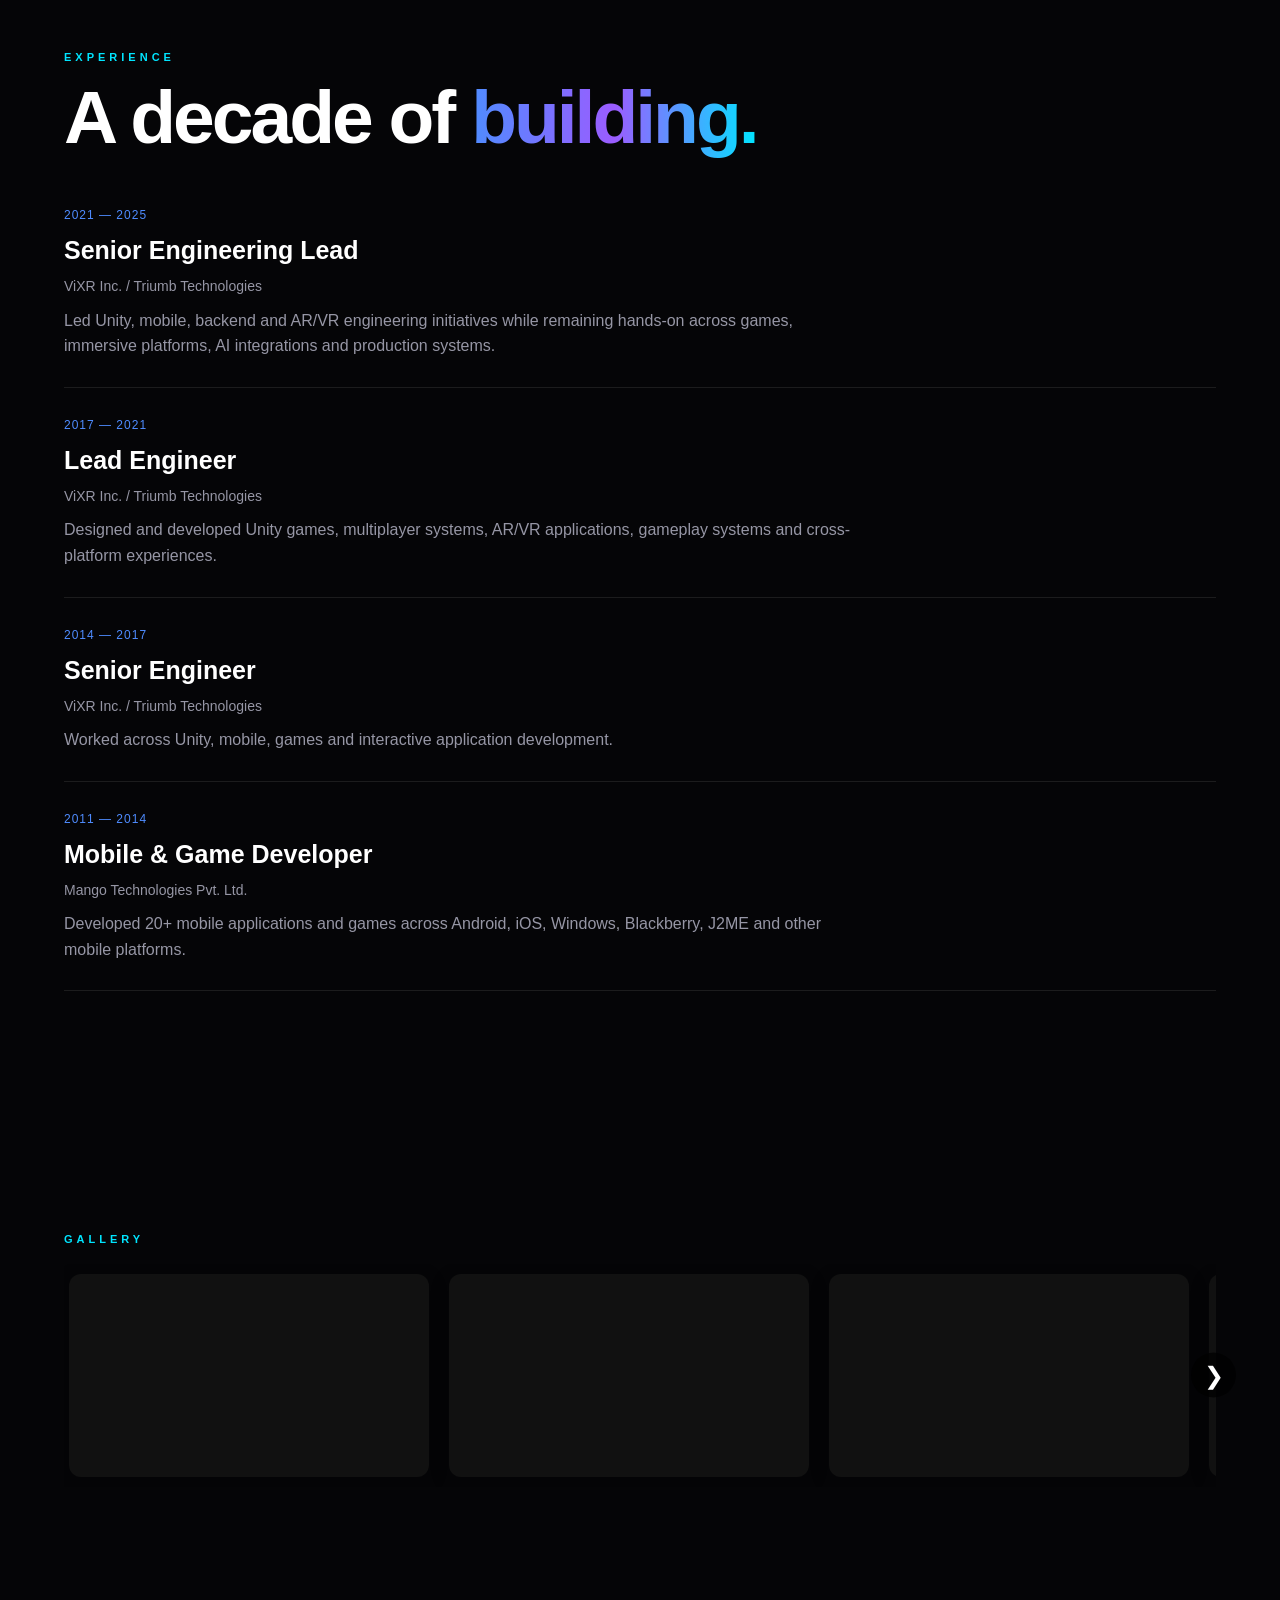
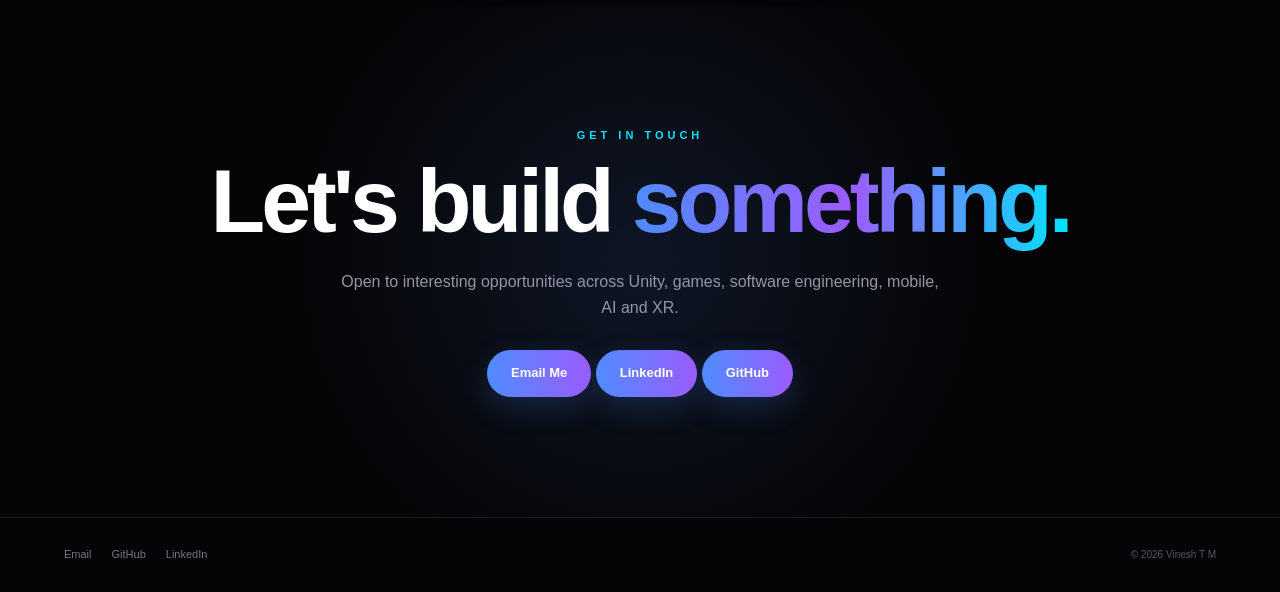
==== commit 3abb314f: "Update index.html removed specialisation links and redirections" ====
--- a/index.html
+++ b/index.html
@@ -80,7 +80,7 @@
              SPECIALIZATIONS
              ================================================== -->
 
-            <div class="specializations">
+            <!-- <div class="specializations">
               <div class="specializations-label">EXPLORE BY SPECIALIZATION</div>
 
               <div class="specialization-list">
@@ -138,7 +138,7 @@
                   <span class="specialization-arrow"> → </span>
                 </a>
               </div>
-            </div>
+            </div> -->
           </div>
         </div>
       </section>
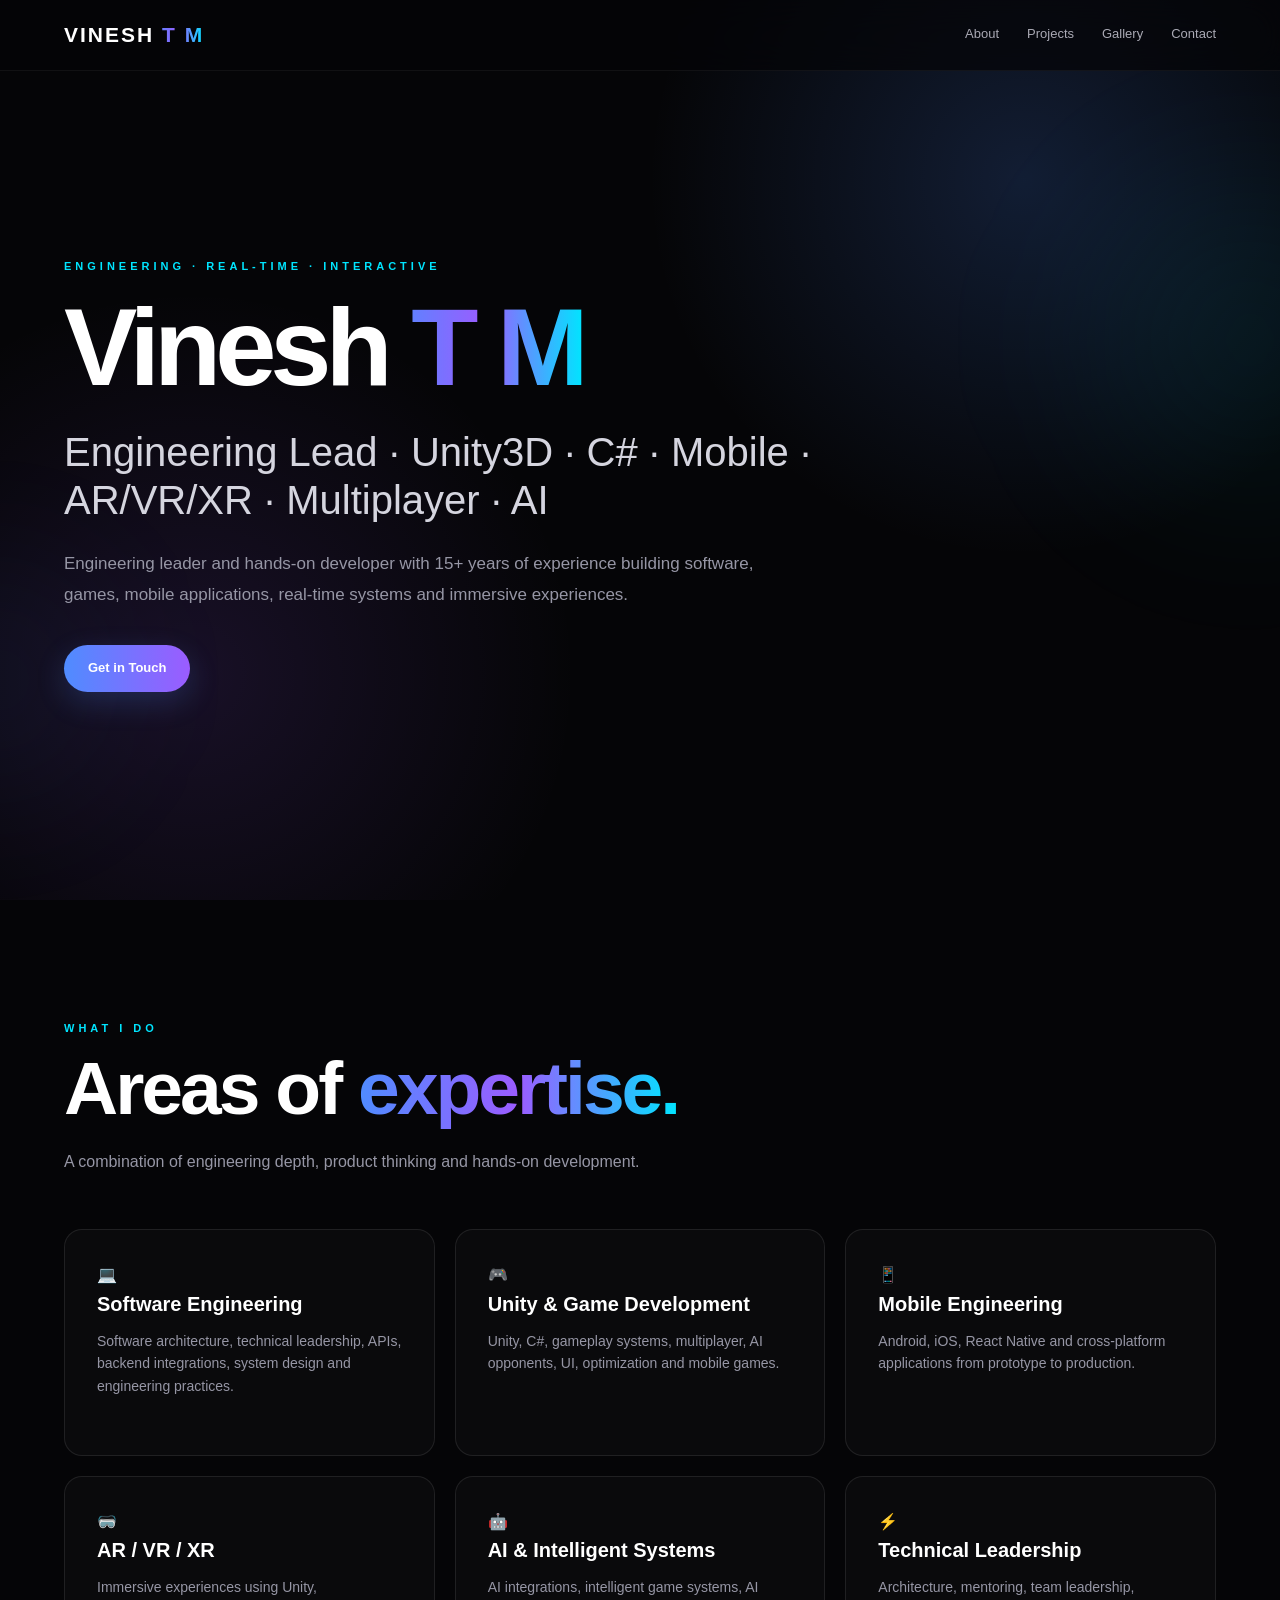
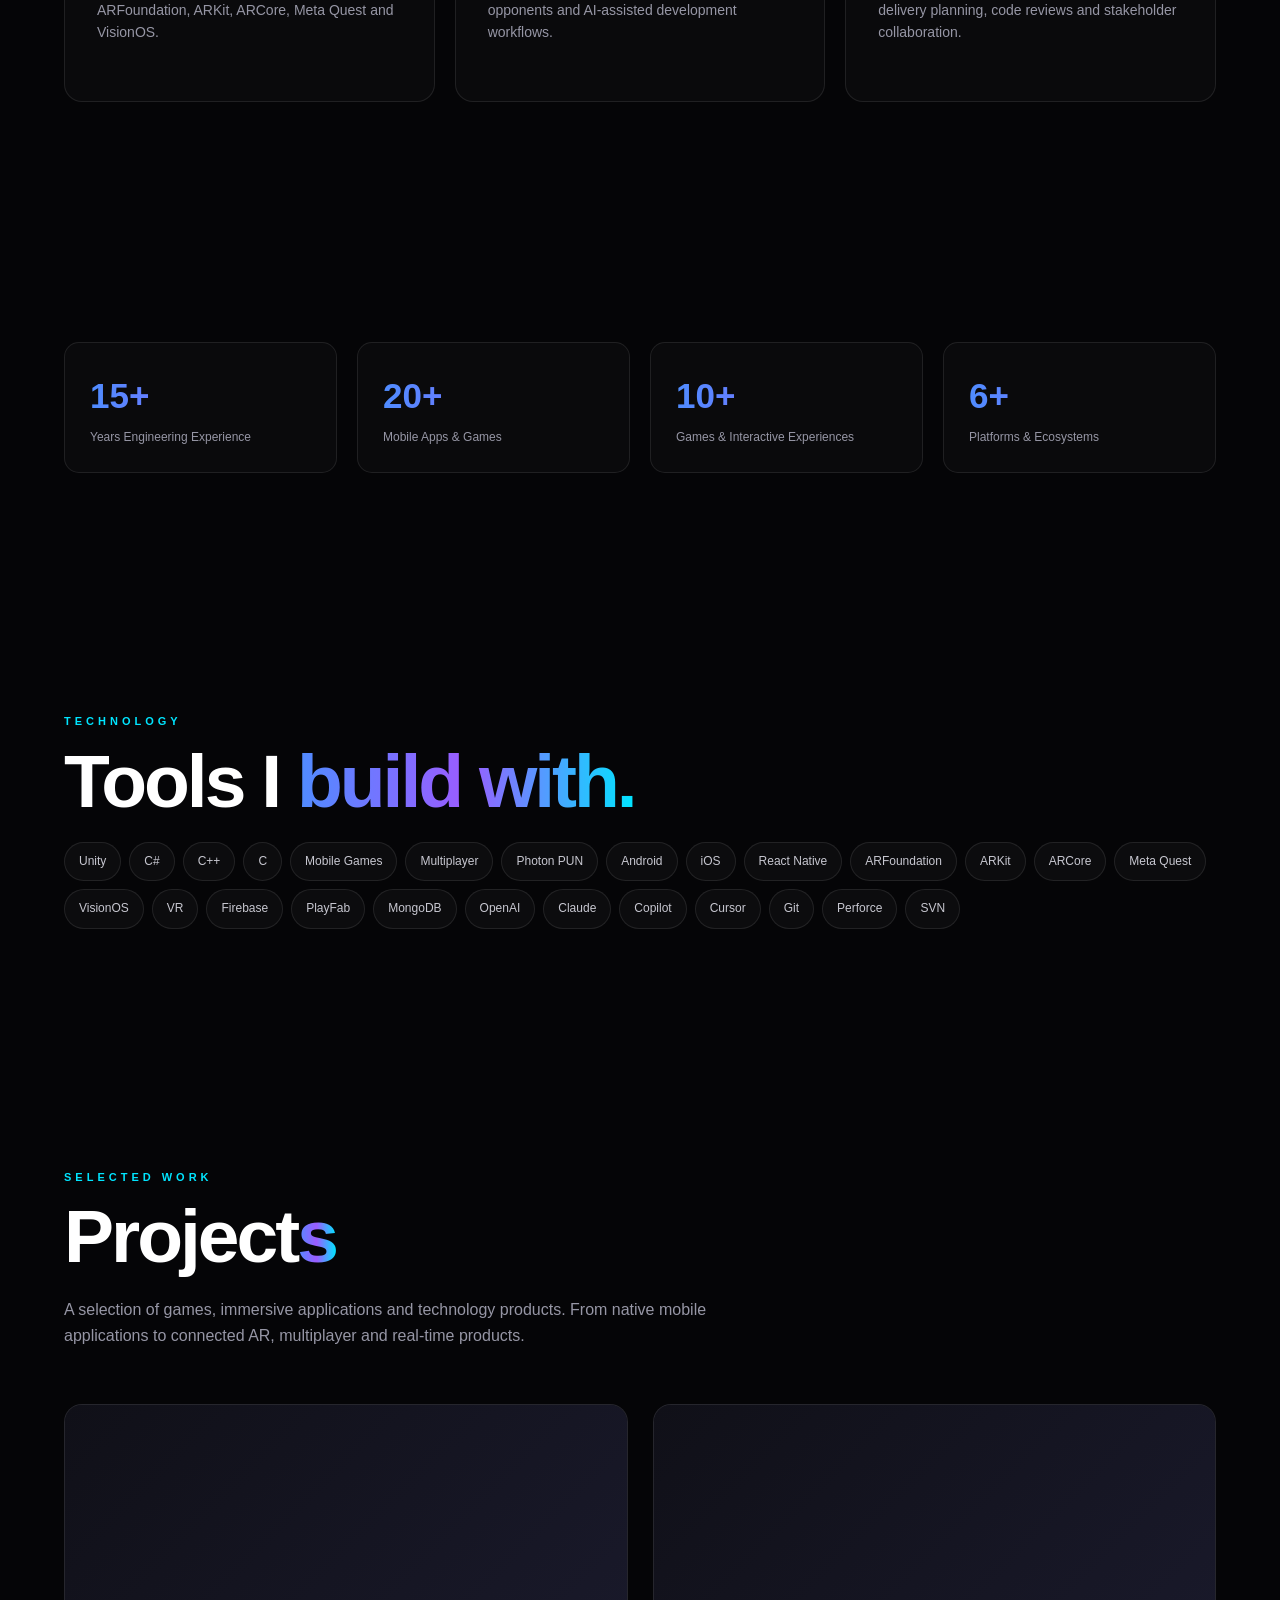
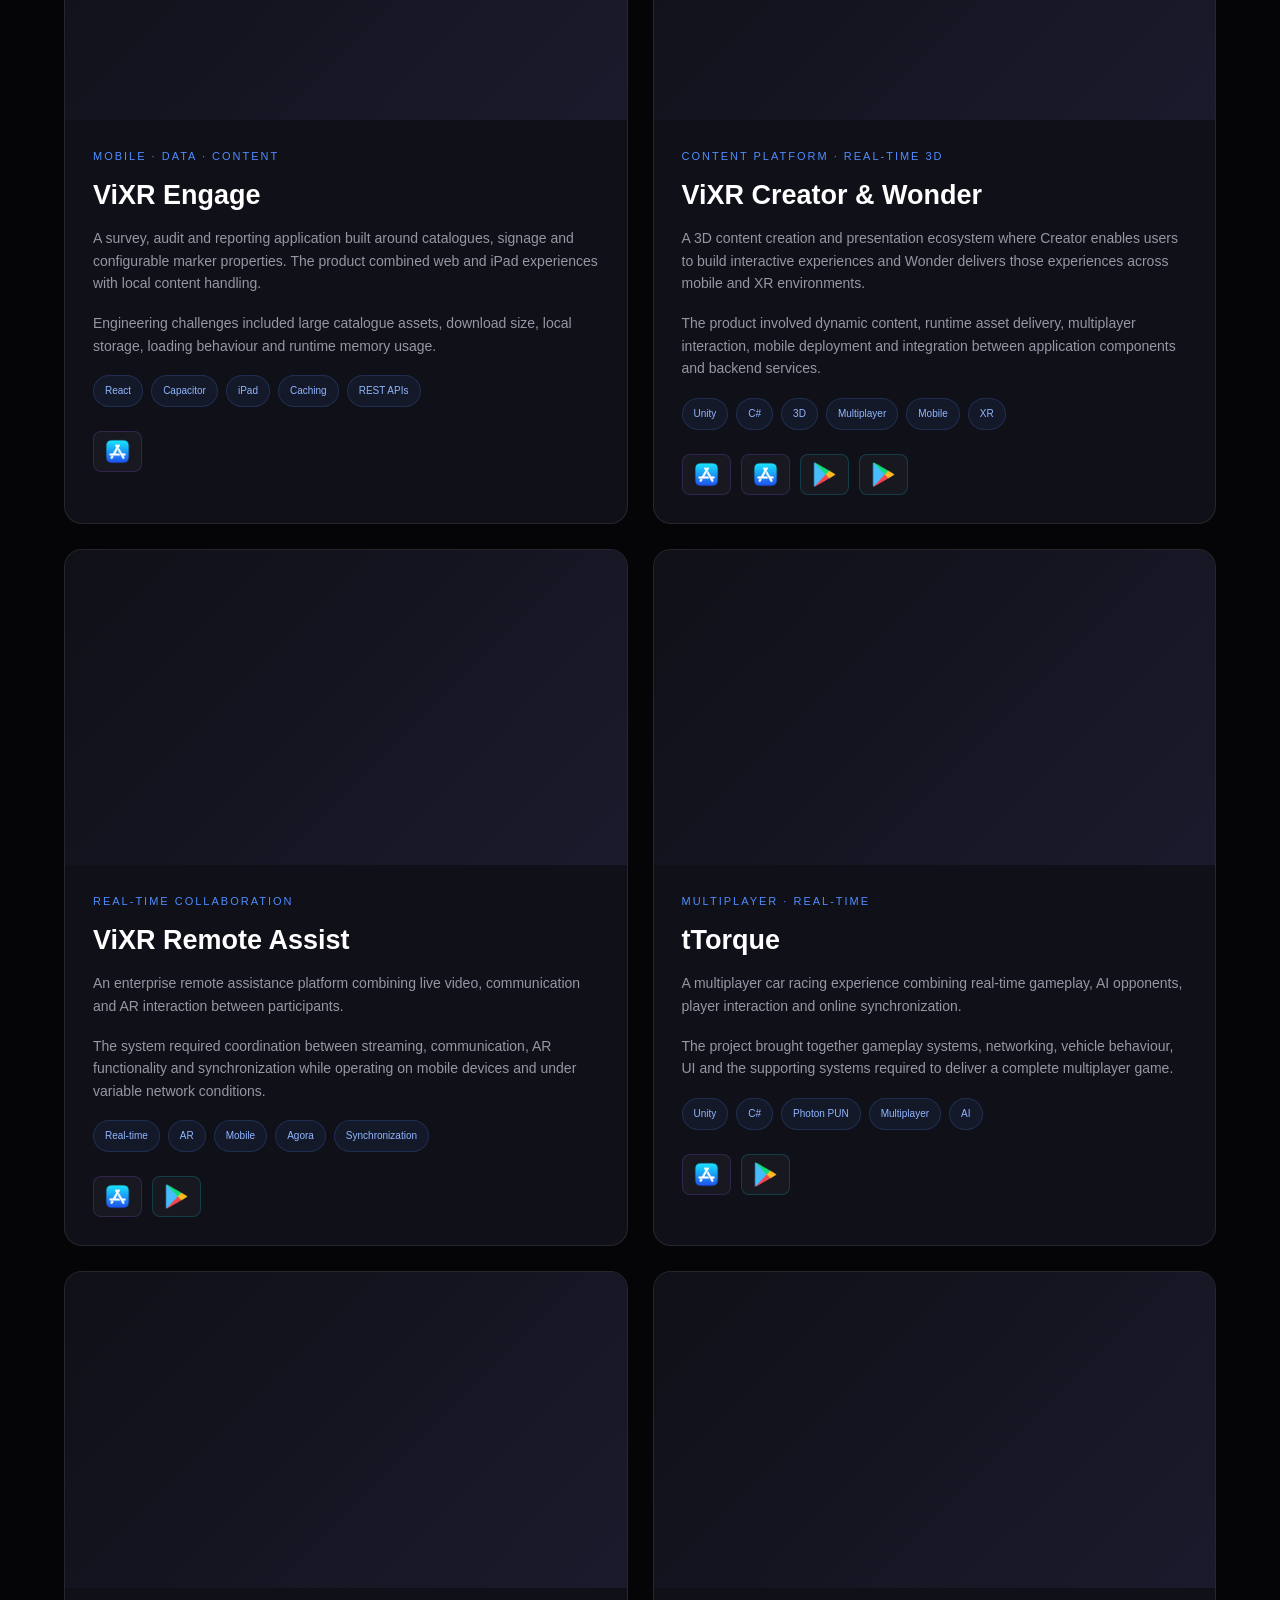
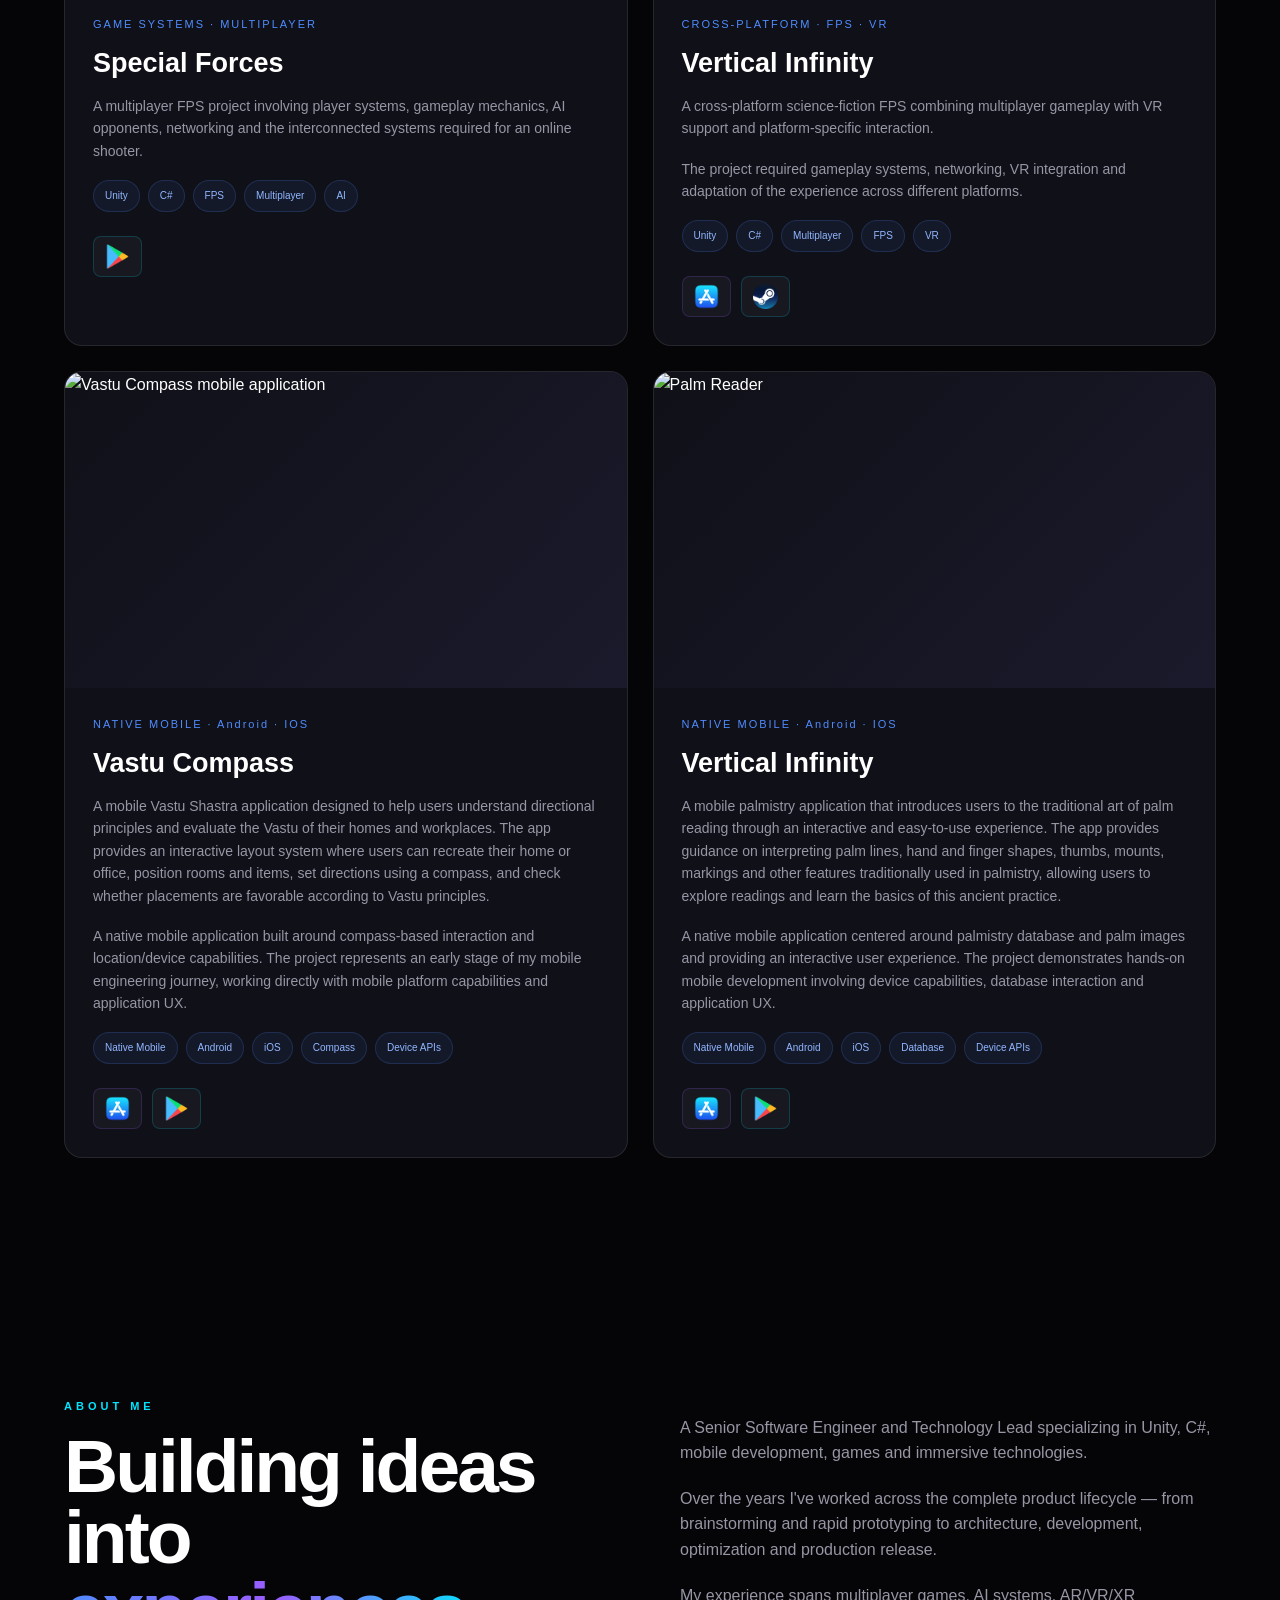
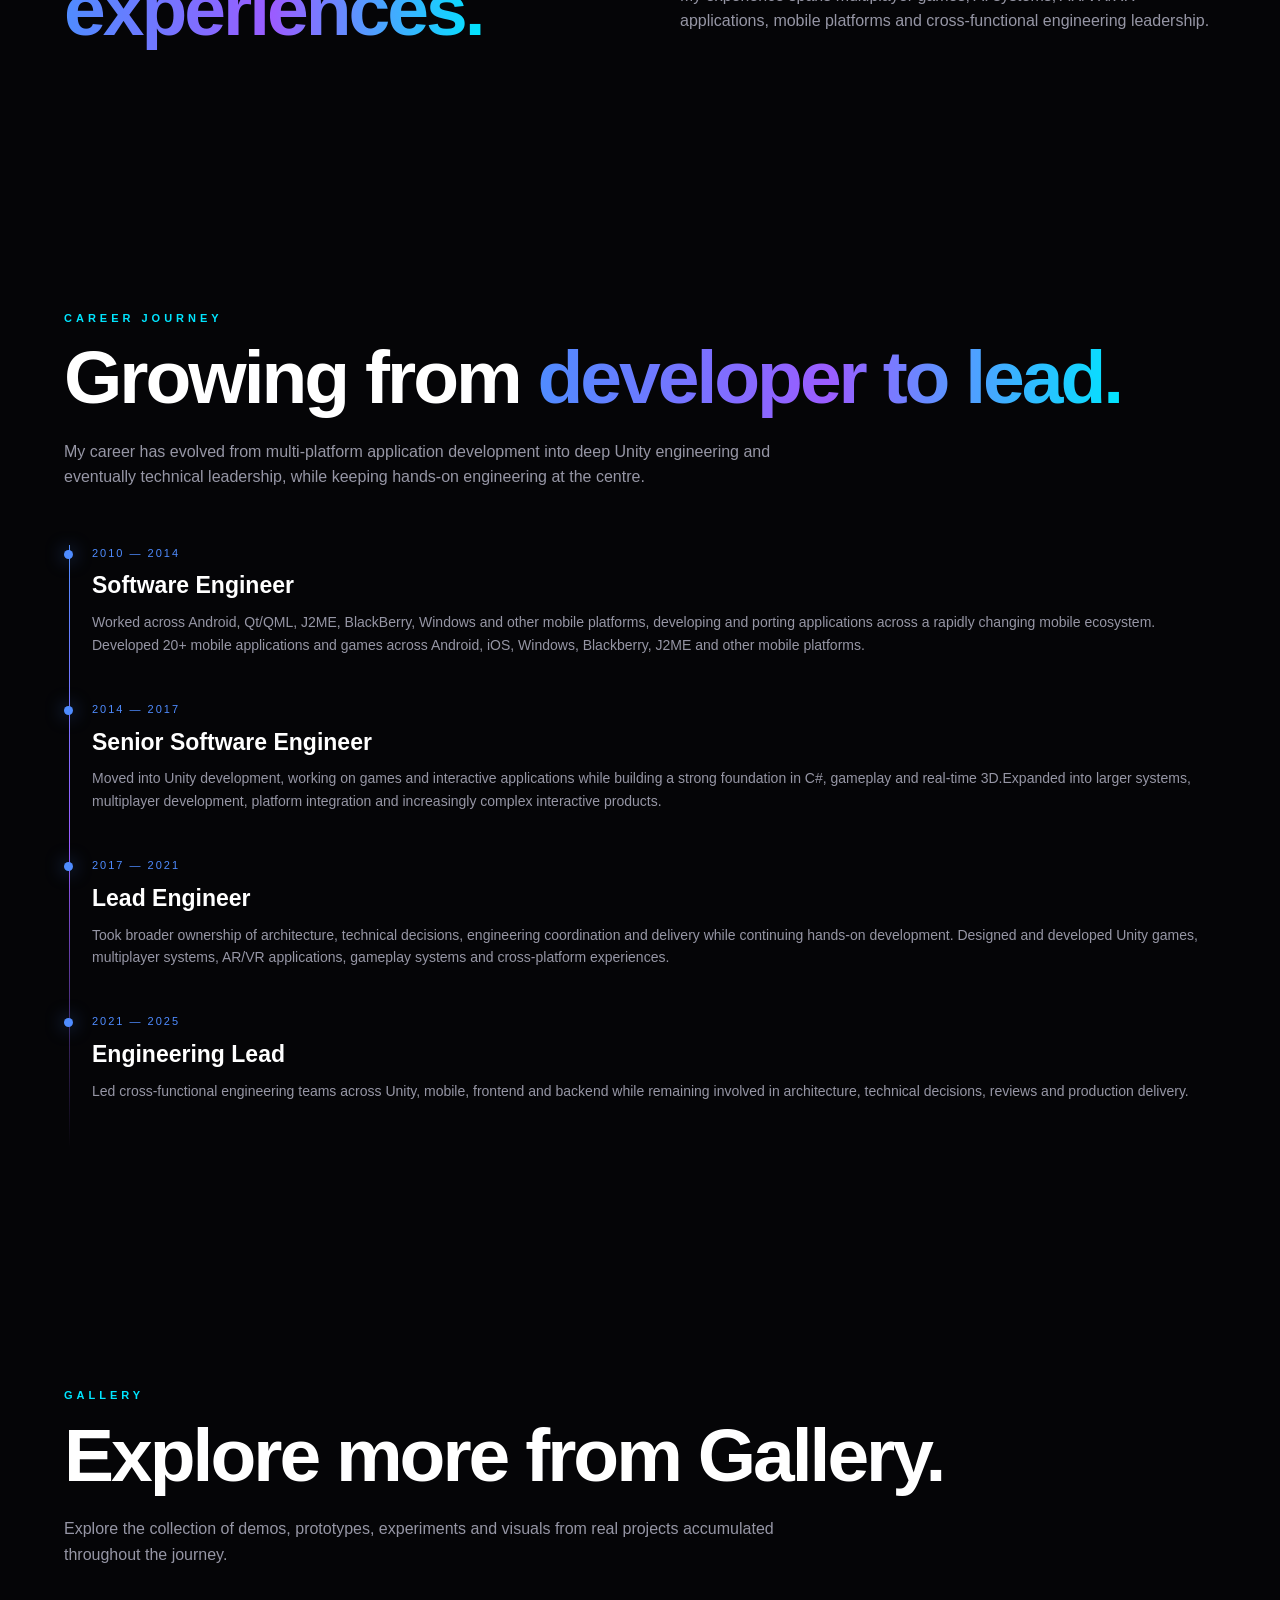
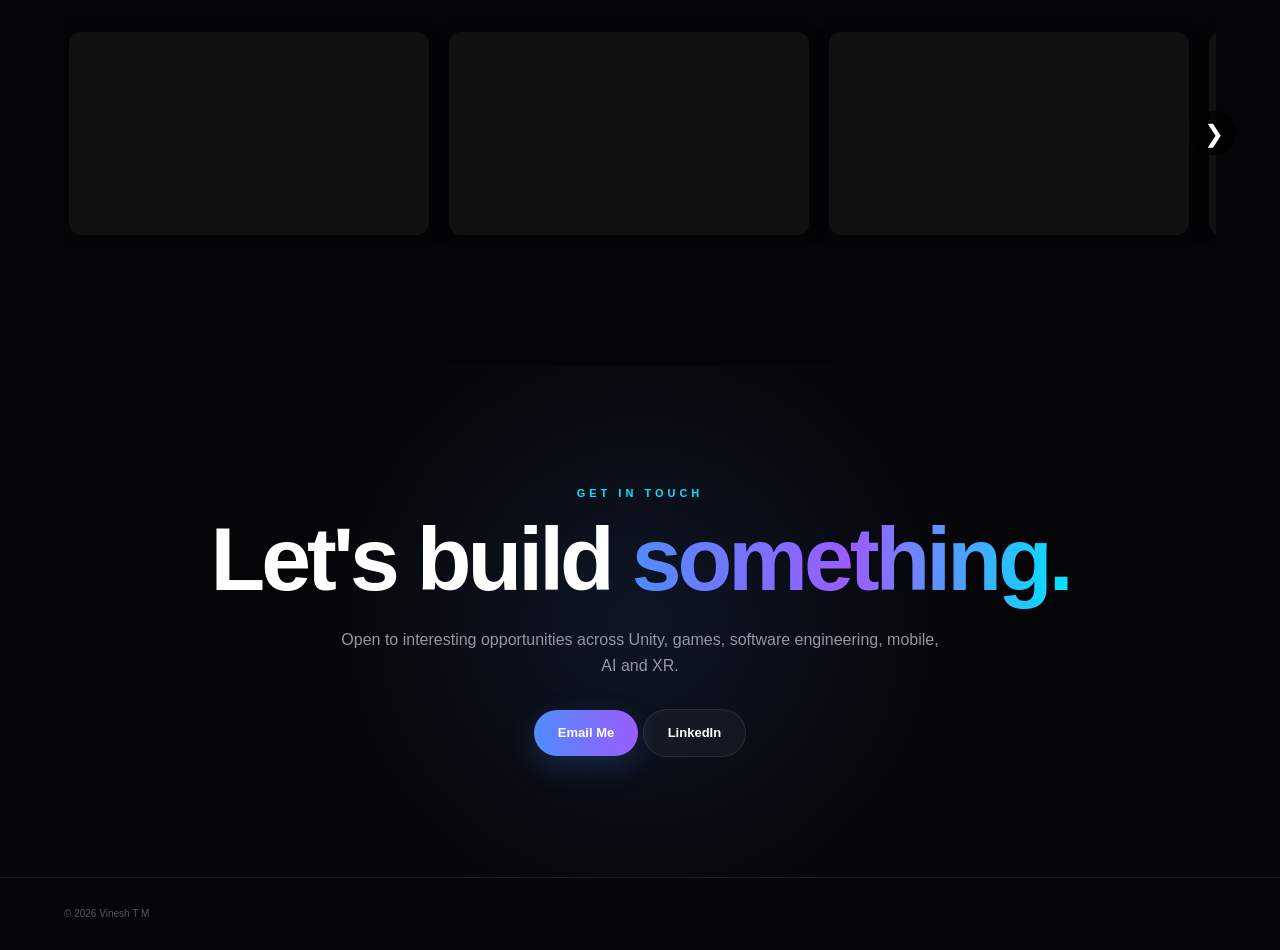
==== commit d0905bd4: "Updated index page" ====
--- a/index.html
+++ b/index.html
@@ -28,11 +28,11 @@
         <nav class="nav-links" aria-label="Main navigation">
           <a href="#about"> About </a>
 
-          <a href="#expertise"> Expertise </a>
+          <!-- <a href="#expertise"> Expertise </a> -->
 
           <a href="#projects"> Projects </a>
 
-          <a href="#experience"> Experience </a>
+          <!-- <a href="#experience"> Experience </a> -->
 
           <a href="#gallery"> Gallery </a>
 
@@ -363,136 +363,582 @@
 
           <p class="section-description">
             A selection of games, immersive applications and technology
-            products.
+            products. From native mobile applications to connected AR,
+            multiplayer and real-time products.
           </p>
 
           <div class="project-grid">
-            <!-- PROJECT 1 -->
+            <!-- =================================================
+             VIXR ENGAGE
+             ================================================== -->
 
             <article class="project-card">
               <div class="project-media">
-                <!-- Replace XYZ with your YouTube video ID -->
-
-                <iframe
-                  src="https://www.youtube.com/embed/YdUncMF1l7g"
-                  title="tTorque Multiplayer Racing Game"
+                <iframe
+                  src="https://www.youtube.com/embed/o2YaZEZoZ-Y"
+                  title="ViXR Engage"
+                  loading="lazy"
                   allowfullscreen
                 >
                 </iframe>
               </div>
 
               <div class="project-content">
-                <div class="project-number">01 · GAME</div>
-
-                <h3 class="project-title">tTorque</h3>
-
-                <p class="project-description">
-                  Multiplayer racing game built with Unity featuring AI
-                  opponents, multiplayer gameplay and competitive systems.
-                </p>
-
-                <div class="tags">
-                  <span class="tag">Unity</span>
-                  <span class="tag">C#</span>
-                  <span class="tag">Multiplayer</span>
-                  <span class="tag">AI</span>
-                  <span class="tag">Mobile</span>
+                <div class="project-number">MOBILE · DATA · CONTENT</div>
+
+                <h3 class="project-title">ViXR Engage</h3>
+
+                <p class="project-description">
+                  A survey, audit and reporting application built around
+                  catalogues, signage and configurable marker properties. The
+                  product combined web and iPad experiences with local content
+                  handling.
+                </p>
+
+                <p class="project-description">
+                  Engineering challenges included large catalogue assets,
+                  download size, local storage, loading behaviour and runtime
+                  memory usage.
+                </p>
+
+                <div class="project-meta">
+                  <div class="tags">
+                    <span class="tag">React</span>
+                    <span class="tag">Capacitor</span>
+                    <span class="tag">iPad</span>
+                    <span class="tag">Caching</span>
+                    <span class="tag">REST APIs</span>
+                  </div>
+                </div>
+
+                <div class="store-links">
+                  <a
+                    class="store-link app-store"
+                    href="https://apps.apple.com/us/app/vixr-survey/id6475090537"
+                    target="_blank"
+                    rel="noopener"
+                    aria-label="Download on the App Store"
+                  >
+                    <img
+                      src="assets/images/icon_appstore.png"
+                      alt="Download on the App Store"
+                    />
+                  </a>
                 </div>
               </div>
             </article>
 
-            <!-- PROJECT 2 -->
+            <!-- =================================================
+             CREATOR & WONDER
+             ================================================== -->
 
             <article class="project-card">
               <div class="project-media">
                 <iframe
-                  src="https://www.youtube.com/embed/8qWvjTP-21s"
-                  title="Special Forces FPS"
+                  src="https://www.youtube.com/embed/S6KToOFx0Uw"
+                  title="ViXR Creator & Wonder"
+                  loading="lazy"
                   allowfullscreen
                 >
                 </iframe>
               </div>
 
               <div class="project-content">
-                <div class="project-number">02 · GAME</div>
-
-                <h3 class="project-title">Special Forces</h3>
-
-                <p class="project-description">
-                  FPS game featuring multiplayer gameplay, combat systems, AI
-                  and real-time interaction.
-                </p>
-
-                <div class="tags">
-                  <span class="tag">Unity</span>
-                  <span class="tag">C#</span>
-                  <span class="tag">FPS</span>
-                  <span class="tag">Multiplayer</span>
-                  <span class="tag">AI</span>
+                <div class="project-number">
+                  CONTENT PLATFORM · REAL-TIME 3D
+                </div>
+
+                <h3 class="project-title">ViXR Creator & Wonder</h3>
+
+                <p class="project-description">
+                  A 3D content creation and presentation ecosystem where Creator
+                  enables users to build interactive experiences and Wonder
+                  delivers those experiences across mobile and XR environments.
+                </p>
+
+                <p class="project-description">
+                  The product involved dynamic content, runtime asset delivery,
+                  multiplayer interaction, mobile deployment and integration
+                  between application components and backend services.
+                </p>
+
+                <div class="project-meta">
+                  <div class="tags">
+                    <span class="tag">Unity</span>
+                    <span class="tag">C#</span>
+                    <span class="tag">3D</span>
+                    <span class="tag">Multiplayer</span>
+                    <span class="tag">Mobile</span>
+                    <span class="tag">XR</span>
+                  </div>
+                </div>
+
+                <div class="store-links">
+                  <a
+                    class="store-link app-store"
+                    href="https://apps.apple.com/us/app/vixr-creator-studio/id1667753302"
+                    target="_blank"
+                    rel="noopener"
+                    aria-label="Download on the App Store"
+                  >
+                    <img
+                      src="assets/images/icon_appstore.png"
+                      alt="Download on the App Store"
+                    />
+                  </a>
+
+                  <a
+                    class="store-link app-store"
+                    href="https://apps.apple.com/us/app/vixr-wonder/id1667753549"
+                    target="_blank"
+                    rel="noopener"
+                  >
+                    <img
+                      src="assets/images/icon_appstore.png"
+                      alt="Download on the App Store"
+                    />
+                  </a>
+
+                  <a
+                    class="store-link play-store"
+                    href="https://play.google.com/store/apps/details?id=com.vixr.creatorstudio"
+                    target="_blank"
+                    rel="noopener"
+                    aria-label="Get it on Google Play"
+                  >
+                    <img
+                      src="assets/images/icon_playstore.png"
+                      alt="Get it on Google Play"
+                    />
+                  </a>
+
+                  <a
+                    class="store-link play-store"
+                    href="https://play.google.com/store/apps/details?id=com.vixr.wonder"
+                    target="_blank"
+                    rel="noopener"
+                  >
+                    <img
+                      src="assets/images/icon_playstore.png"
+                      alt="Get it on Google Play"
+                    />
+                  </a>
                 </div>
               </div>
             </article>
 
-            <!-- PROJECT 3 -->
+            <!-- =================================================
+             REMOTE ASSIST
+             ================================================== -->
 
             <article class="project-card">
               <div class="project-media">
                 <iframe
+                  src="https://www.youtube.com/embed/IJO0M7FExtc"
+                  title="ViXR Remote Assist"
+                  loading="lazy"
+                  allowfullscreen
+                >
+                </iframe>
+              </div>
+
+              <div class="project-content">
+                <div class="project-number">REAL-TIME COLLABORATION</div>
+
+                <h3 class="project-title">ViXR Remote Assist</h3>
+
+                <p class="project-description">
+                  An enterprise remote assistance platform combining live video,
+                  communication and AR interaction between participants.
+                </p>
+
+                <p class="project-description">
+                  The system required coordination between streaming,
+                  communication, AR functionality and synchronization while
+                  operating on mobile devices and under variable network
+                  conditions.
+                </p>
+
+                <div class="project-meta">
+                  <div class="tags">
+                    <span class="tag">Real-time</span>
+                    <span class="tag">AR</span>
+                    <span class="tag">Mobile</span>
+                    <span class="tag">Agora</span>
+                    <span class="tag">Synchronization</span>
+                  </div>
+                </div>
+
+                <div class="store-links">
+                  <a
+                    class="store-link app-store"
+                    href="https://apps.apple.com/us/app/vixr-remote-assist/id6448123006"
+                    target="_blank"
+                    rel="noopener"
+                    aria-label="Download on the App Store"
+                  >
+                    <img
+                      src="assets/images/icon_appstore.png"
+                      alt="Download on the App Store"
+                    />
+                  </a>
+
+                  <a
+                    class="store-link play-store"
+                    href="https://play.google.com/store/apps/details?id=com.vixr.remoteassist"
+                    target="_blank"
+                    rel="noopener"
+                    aria-label="Get it on Google Play"
+                  >
+                    <img
+                      src="assets/images/icon_playstore.png"
+                      alt="Get it on Google Play"
+                    />
+                  </a>
+                </div>
+              </div>
+            </article>
+
+            <!-- =================================================
+             tTORQUE
+             ================================================== -->
+
+            <article class="project-card">
+              <div class="project-media">
+                <iframe
+                  src="https://www.youtube.com/embed/YdUncMF1l7g"
+                  title="tTorque Multiplayer Racing"
+                  loading="lazy"
+                  allowfullscreen
+                >
+                </iframe>
+              </div>
+
+              <div class="project-content">
+                <div class="project-number">MULTIPLAYER · REAL-TIME</div>
+
+                <h3 class="project-title">tTorque</h3>
+
+                <p class="project-description">
+                  A multiplayer car racing experience combining real-time
+                  gameplay, AI opponents, player interaction and online
+                  synchronization.
+                </p>
+
+                <p class="project-description">
+                  The project brought together gameplay systems, networking,
+                  vehicle behaviour, UI and the supporting systems required to
+                  deliver a complete multiplayer game.
+                </p>
+
+                <div class="project-meta">
+                  <div class="tags">
+                    <span class="tag">Unity</span>
+                    <span class="tag">C#</span>
+                    <span class="tag">Photon PUN</span>
+                    <span class="tag">Multiplayer</span>
+                    <span class="tag">AI</span>
+                  </div>
+                </div>
+
+                <div class="store-links">
+                  <a
+                    class="store-link app-store"
+                    href="https://apps.apple.com/us/app/ttorque/id908964881"
+                    target="_blank"
+                    rel="noopener"
+                    aria-label="Download on the App Store"
+                  >
+                    <img
+                      src="assets/images/icon_appstore.png"
+                      alt="Download on the App Store"
+                    />
+                  </a>
+
+                  <a
+                    class="store-link play-store"
+                    href="https://play.google.com/store/apps/details?id=com.triumb.tTorque"
+                    target="_blank"
+                    rel="noopener"
+                    aria-label="Get it on Google Play"
+                  >
+                    <img
+                      src="assets/images/icon_playstore.png"
+                      alt="Get it on Google Play"
+                    />
+                  </a>
+                </div>
+              </div>
+            </article>
+
+            <!-- =================================================
+             SPECIAL FORCES
+             ================================================== -->
+
+            <article class="project-card">
+              <div class="project-media">
+                <iframe
+                  src="https://www.youtube.com/embed/8qWvjTP-21s"
+                  title="Special Forces"
+                  loading="lazy"
+                  allowfullscreen
+                >
+                </iframe>
+              </div>
+
+              <div class="project-content">
+                <div class="project-number">GAME SYSTEMS · MULTIPLAYER</div>
+
+                <h3 class="project-title">Special Forces</h3>
+
+                <p class="project-description">
+                  A multiplayer FPS project involving player systems, gameplay
+                  mechanics, AI opponents, networking and the interconnected
+                  systems required for an online shooter.
+                </p>
+
+                <div class="project-meta">
+                  <div class="tags">
+                    <span class="tag">Unity</span>
+                    <span class="tag">C#</span>
+                    <span class="tag">FPS</span>
+                    <span class="tag">Multiplayer</span>
+                    <span class="tag">AI</span>
+                  </div>
+                </div>
+
+                <div class="store-links">
+                  <a
+                    class="store-link play-store"
+                    href="https://play.google.com/store/apps/details?id=com.triumb.SpecialForces"
+                    target="_blank"
+                    rel="noopener"
+                    aria-label="Get it on Google Play"
+                  >
+                    <img
+                      src="assets/images/icon_playstore.png"
+                      alt="Get it on Google Play"
+                    />
+                  </a>
+                </div>
+              </div>
+            </article>
+
+            <!-- =================================================
+             VERTICAL INFINITY
+             ================================================== -->
+
+            <article class="project-card">
+              <div class="project-media">
+                <iframe
                   src="https://www.youtube.com/embed/Nxcseq4vjLg"
                   title="Vertical Infinity"
+                  loading="lazy"
                   allowfullscreen
                 >
                 </iframe>
               </div>
 
               <div class="project-content">
-                <div class="project-number">03 · GAME</div>
+                <div class="project-number">CROSS-PLATFORM · FPS · VR</div>
 
                 <h3 class="project-title">Vertical Infinity</h3>
 
                 <p class="project-description">
-                  Cross-platform sci-fi FPS developed with Unity, including VR
-                  support.
-                </p>
-
-                <div class="tags">
-                  <span class="tag">Unity</span>
-                  <span class="tag">C#</span>
-                  <span class="tag">FPS</span>
-                  <span class="tag">VR</span>
-                  <span class="tag">Cross-platform</span>
+                  A cross-platform science-fiction FPS combining multiplayer
+                  gameplay with VR support and platform-specific interaction.
+                </p>
+
+                <p class="project-description">
+                  The project required gameplay systems, networking, VR
+                  integration and adaptation of the experience across different
+                  platforms.
+                </p>
+
+                <div class="project-meta">
+                  <div class="tags">
+                    <span class="tag">Unity</span>
+                    <span class="tag">C#</span>
+                    <span class="tag">Multiplayer</span>
+                    <span class="tag">FPS</span>
+                    <span class="tag">VR</span>
+                  </div>
+                </div>
+
+                <div class="store-links">
+                  <a
+                    class="store-link app-store"
+                    href="https://apps.apple.com/us/app/vertical-infinity/id975975976"
+                    target="_blank"
+                    rel="noopener"
+                  >
+                    <img
+                      src="assets/images/icon_appstore.png"
+                      alt="Download on the App Store"
+                    />
+                  </a>
+
+                  <a
+                    class="store-link steam-store"
+                    href="https://play.google.com/store/apps/details?id=com.triumb.tTorque"
+                    target="_blank"
+                    rel="noopener"
+                    aria-label="Get it on Steam"
+                  >
+                    <img
+                      src="assets/images/icon_steam.png"
+                      alt="Get it on Steam"
+                    />
+                  </a>
                 </div>
               </div>
             </article>
 
-            <!-- PROJECT 4 -->
+            <!-- =================================================
+             VASTU COMPASS
+             ================================================== -->
 
             <article class="project-card">
               <div class="project-media">
-                <iframe
-                  src="https://www.youtube.com/embed/S6KToOFx0Uw"
-                  title="ViXR Creator & Wonder"
-                  allowfullscreen
-                >
-                </iframe>
+                <img
+                  src="https://is1-ssl.mzstatic.com/image/thumb/Purple18/v4/34/a2/41/34a2411a-da9f-17cb-a790-7a4b3e3ff9ba/mzl.frprjwev.png/460x1022bb.webp"
+                  alt="Vastu Compass mobile application"
+                  loading="lazy"
+                />
               </div>
 
               <div class="project-content">
-                <div class="project-number">04 · XR</div>
-
-                <h3 class="project-title">ViXR Creator & Wonder</h3>
-
-                <p class="project-description">
-                  AR content creation and viewing platform supporting mobile,
-                  Oculus Quest and VisionOS.
-                </p>
-
-                <div class="tags">
-                  <span class="tag">Unity</span>
-                  <span class="tag">AR</span>
-                  <span class="tag">VisionOS</span>
-                  <span class="tag">Oculus</span>
-                  <span class="tag">iOS</span>
+                <div class="project-number">NATIVE MOBILE · Android · IOS</div>
+
+                <h3 class="project-title">Vastu Compass</h3>
+
+                <p class="project-description">
+                  A mobile Vastu Shastra application designed to help users
+                  understand directional principles and evaluate the Vastu of
+                  their homes and workplaces. The app provides an interactive
+                  layout system where users can recreate their home or office,
+                  position rooms and items, set directions using a compass, and
+                  check whether placements are favorable according to Vastu
+                  principles.
+                </p>
+
+                <p class="project-description">
+                  A native mobile application built around compass-based
+                  interaction and location/device capabilities. The project
+                  represents an early stage of my mobile engineering journey,
+                  working directly with mobile platform capabilities and
+                  application UX.
+                </p>
+
+                <div class="project-meta">
+                  <div class="tags">
+                    <span class="tag">Native Mobile</span>
+                    <span class="tag">Android</span>
+                    <span class="tag">iOS</span>
+                    <span class="tag">Compass</span>
+                    <span class="tag">Device APIs</span>
+                  </div>
+                </div>
+
+                <div class="store-links">
+                  <a
+                    class="store-link app-store"
+                    href="https://apps.apple.com/us/app/vastu-compass-home-office-life/id576382210"
+                    target="_blank"
+                    rel="noopener"
+                  >
+                    <img
+                      src="assets/images/icon_appstore.png"
+                      alt="Download on the App Store"
+                    />
+                  </a>
+
+                  <a
+                    class="store-link play-store"
+                    href="https://play.google.com/store/apps/details?id=com.mango.vastucompass"
+                    target="_blank"
+                    rel="noopener"
+                    aria-label="Get it on Google Play"
+                  >
+                    <img
+                      src="assets/images/icon_playstore.png"
+                      alt="Get it on Google Play"
+                    />
+                  </a>
+                </div>
+              </div>
+            </article>
+
+            <!-- =================================================
+             PALM READER
+             ================================================== -->
+
+            <article class="project-card">
+              <div class="project-media">
+                <img
+                  src="https://is1-ssl.mzstatic.com/image/thumb/Purple123/v4/dd/f0/a4/ddf0a459-8f17-1024-183c-3f39c797c208/AppIcon-0-1x_U007emarketing-0-0-GLES2_U002c0-512MB-sRGB-0-0-0-85-220-0-0-0-6.png/400x400ia-75.webp"
+                  alt="Palm Reader"
+                  loading="lazy"
+                />
+              </div>
+
+              <div class="project-content">
+                <div class="project-number">NATIVE MOBILE · Android · IOS</div>
+
+                <h3 class="project-title">Vertical Infinity</h3>
+
+                <p class="project-description">
+                  A mobile palmistry application that introduces users to the
+                  traditional art of palm reading through an interactive and
+                  easy-to-use experience. The app provides guidance on
+                  interpreting palm lines, hand and finger shapes, thumbs,
+                  mounts, markings and other features traditionally used in
+                  palmistry, allowing users to explore readings and learn the
+                  basics of this ancient practice.
+                </p>
+
+                <p class="project-description">
+                  A native mobile application centered around palmistry database
+                  and palm images and providing an interactive user experience.
+                  The project demonstrates hands-on mobile development involving
+                  device capabilities, database interaction and application UX.
+                </p>
+
+                <div class="project-meta">
+                  <div class="tags">
+                    <span class="tag">Native Mobile</span>
+                    <span class="tag">Android</span>
+                    <span class="tag">iOS</span>
+                    <span class="tag">Database</span>
+                    <span class="tag">Device APIs</span>
+                  </div>
+                </div>
+
+                <div class="store-links">
+                  <a
+                    class="store-link app-store"
+                    href="https://apps.apple.com/us/app/palm-reader-scan-your-future/id570368471"
+                    target="_blank"
+                    rel="noopener"
+                  >
+                    <img
+                      src="assets/images/icon_appstore.png"
+                      alt="Download on the App Store"
+                    />
+                  </a>
+
+                  <a
+                    class="store-link play-store"
+                    href="https://play.google.com/store/apps/details?id=com.mango.palmreader"
+                    target="_blank"
+                    rel="noopener"
+                    aria-label="Get it on Google Play"
+                  >
+                    <img
+                      src="assets/images/icon_playstore.png"
+                      alt="Get it on Google Play"
+                    />
+                  </a>
                 </div>
               </div>
             </article>
@@ -547,75 +993,78 @@
       </section>
 
       <!-- =====================================================
-     EXPERIENCE
-     ===================================================== -->
-
-      <section id="experience">
+       CAREER JOURNEY
+       ====================================================== -->
+
+      <section id="career">
         <div class="container">
-          <div class="section-label">Experience</div>
+          <div class="section-label">Career journey</div>
 
           <h2 class="section-title">
-            A decade of
-            <span class="gradient-text"> building.</span>
+            Growing from
+            <span class="gradient-text"> developer to lead. </span>
           </h2>
 
-          <div class="experience-item">
-            <div class="experience-date">2021 — 2025</div>
-
-            <h3>Senior Engineering Lead</h3>
-
-            <div class="experience-company">
-              ViXR Inc. / Triumb Technologies
-            </div>
-
-            <p>
-              Led Unity, mobile, backend and AR/VR engineering initiatives while
-              remaining hands-on across games, immersive platforms, AI
-              integrations and production systems.
-            </p>
-          </div>
-
-          <div class="experience-item">
-            <div class="experience-date">2017 — 2021</div>
-
-            <h3>Lead Engineer</h3>
-
-            <div class="experience-company">
-              ViXR Inc. / Triumb Technologies
-            </div>
-
-            <p>
-              Designed and developed Unity games, multiplayer systems, AR/VR
-              applications, gameplay systems and cross-platform experiences.
-            </p>
-          </div>
-
-          <div class="experience-item">
-            <div class="experience-date">2014 — 2017</div>
-
-            <h3>Senior Engineer</h3>
-
-            <div class="experience-company">
-              ViXR Inc. / Triumb Technologies
-            </div>
-
-            <p>
-              Worked across Unity, mobile, games and interactive application
-              development.
-            </p>
-          </div>
-
-          <div class="experience-item">
-            <div class="experience-date">2011 — 2014</div>
-
-            <h3>Mobile & Game Developer</h3>
-
-            <div class="experience-company">Mango Technologies Pvt. Ltd.</div>
-
-            <p>
-              Developed 20+ mobile applications and games across Android, iOS,
-              Windows, Blackberry, J2ME and other mobile platforms.
-            </p>
+          <p class="section-description">
+            My career has evolved from multi-platform application development
+            into deep Unity engineering and eventually technical leadership,
+            while keeping hands-on engineering at the centre.
+          </p>
+
+          <div class="timeline">
+            <div class="timeline-item">
+              <div class="timeline-date">2010 — 2014</div>
+
+              <h3>Software Engineer</h3>
+
+              <p>
+                Worked across Android, Qt/QML, J2ME, BlackBerry, Windows and
+                other mobile platforms, developing and porting applications
+                across a rapidly changing mobile ecosystem. Developed 20+ mobile
+                applications and games across Android, iOS, Windows, Blackberry,
+                J2ME and other mobile platforms.
+              </p>
+            </div>
+
+            <div class="timeline-item">
+              <div class="timeline-date">2014 — 2017</div>
+
+              <h3>Senior Software Engineer</h3>
+
+              <p>
+                Moved into Unity development, working on games and interactive
+                applications while building a strong foundation in C#, gameplay
+                and real-time 3D.Expanded into larger systems, multiplayer
+                development, platform integration and increasingly complex
+                interactive products.
+              </p>
+            </div>
+
+            <div class="timeline-item">
+              <div class="timeline-date">2017 — 2021</div>
+
+              <h3>Lead Engineer</h3>
+
+              <p>
+                Took broader ownership of architecture, technical decisions,
+                engineering coordination and delivery while continuing hands-on
+                development. Designed and developed Unity games, multiplayer
+                systems, AR/VR applications, gameplay systems and cross-platform
+                experiences.
+              </p>
+            </div>
+
+            <div class="timeline-item">
+              <div class="timeline-date">2021 — 2025</div>
+
+              <h3>Engineering Lead</h3>
+
+              <p>
+                Led cross-functional engineering teams across Unity, mobile,
+                frontend and backend while remaining involved in architecture,
+                technical decisions, reviews and production delivery.
+              </p>
+            </div>
           </div>
         </div>
       </section>
@@ -627,6 +1076,17 @@
       <section id="gallery">
         <div class="container">
           <div class="section-label">Gallery</div>
+
+          <h2 class="section-title">
+            Explore more from
+            <span class="text-gradient"> Gallery. </span>
+          </h2>
+
+          <p class="section-description">
+            Explore the collection of demos, prototypes, experiments and visuals
+            from real projects accumulated throughout the journey.
+          </p>
+
           <!-- <h2>My Videos</h2> -->
 
           <div class="video-carousel">
@@ -642,8 +1102,89 @@
             <div class="video-scroll" id="videoScroll">
               <div class="video-card">
                 <iframe
+                  src="https://www.youtube.com/embed/0mOGw2RvLD4"
+                  title="ViXR engage - Revolutionising Visual Surveys"
+                  allowfullscreen
+                >
+                </iframe>
+              </div>
+
+              <div class="video-card">
+                <iframe
+                  src="https://www.youtube.com/embed/S6KToOFx0Uw"
+                  title="ViXR Creator Wonder - sales acceleration platform"
+                  allowfullscreen
+                >
+                </iframe>
+              </div>
+
+              <div class="video-card">
+                <iframe
+                  src="https://www.youtube.com/embed/IJO0M7FExtc"
+                  title="AR - ViXR Remote Assist"
+                  allowfullscreen
+                >
+                </iframe>
+              </div>
+
+              <div class="video-card">
+                <iframe
                   src="https://www.youtube.com/embed/zO814OP70zM"
-                  title="YouTube Video 1"
+                  title="Special Forces Battle of Honour"
+                  allowfullscreen
+                >
+                </iframe>
+              </div>
+
+              <div class="video-card">
+                <iframe
+                  src="https://www.youtube.com/embed/e659NOgh8lk"
+                  title="Magic with AR"
+                  allowfullscreen
+                >
+                </iframe>
+              </div>
+
+              <div class="video-card">
+                <iframe
+                  src="https://www.youtube.com/embed/SVMxoQX-Td0"
+                  title="Vertical Infinity Let the game begin"
+                  allowfullscreen
+                >
+                </iframe>
+              </div>
+
+              <div class="video-card">
+                <iframe
+                  src="https://www.youtube.com/embed/9hGAuL_aKbc"
+                  title="tTorque real race real speed"
+                  allowfullscreen
+                >
+                </iframe>
+              </div>
+
+              <div class="video-card">
+                <iframe
+                  src="https://www.youtube.com/embed/Fa2ir_dk7gI"
+                  title="Vertical Infinity - VIVE"
+                  allowfullscreen
+                >
+                </iframe>
+              </div>
+
+              <div class="video-card">
+                <iframe
+                  src="https://www.youtube.com/embed/-m3sSf2xTaY"
+                  title="Ar - Marble placement in AR"
+                  allowfullscreen
+                >
+                </iframe>
+              </div>
+
+              <div class="video-card">
+                <iframe
+                  src="https://www.youtube.com/embed/oX7u7gNC7Fk"
+                  title="Meta verse experience"
                   allowfullscreen
                 >
                 </iframe>
@@ -652,7 +1193,7 @@
               <div class="video-card">
                 <iframe
                   src="https://www.youtube.com/embed/r3RolnNRKrE"
-                  title="YouTube Video 2"
+                  title="Battle Packs Armour in Special Forces"
                   allowfullscreen
                 >
                 </iframe>
@@ -661,69 +1202,7 @@
               <div class="video-card">
                 <iframe
                   src="https://www.youtube.com/embed/KGQhIIZX3Vk"
-                  title="YouTube Video 3"
-                  allowfullscreen
-                >
-                </iframe>
-              </div>
-              <div class="video-card">
-                <iframe
-                  src="https://www.youtube.com/embed/pRezYCwI-DE"
-                  title="YouTube Video 21"
-                  allowfullscreen
-                >
-                </iframe>
-              </div>
-
-              <div class="video-card">
-                <iframe
-                  src="https://www.youtube.com/embed/j_NlZVPH4KU"
-                  title="YouTube Video 22"
-                  allowfullscreen
-                >
-                </iframe>
-              </div>
-
-              <div class="video-card">
-                <iframe
-                  src="https://www.youtube.com/embed/x8KfmT9Up04"
-                  title="YouTube Video 23"
-                  allowfullscreen
-                >
-                </iframe>
-              </div>
-
-              <div class="video-card">
-                <iframe
-                  src="https://www.youtube.com/embed/JQxgLQ9i25M"
-                  title="YouTube Video 24"
-                  allowfullscreen
-                >
-                </iframe>
-              </div>
-
-              <div class="video-card">
-                <iframe
-                  src="https://www.youtube.com/embed/0mOGw2RvLD4"
-                  title="YouTube Video 25"
-                  allowfullscreen
-                >
-                </iframe>
-              </div>
-
-              <div class="video-card">
-                <iframe
-                  src="https://www.youtube.com/embed/9hGAuL_aKbc"
-                  title="YouTube Video 4"
-                  allowfullscreen
-                >
-                </iframe>
-              </div>
-
-              <div class="video-card">
-                <iframe
-                  src="https://www.youtube.com/embed/zO814OP70zM"
-                  title="YouTube Video 5"
+                  title="URI - Surgical Strike War game"
                   allowfullscreen
                 >
                 </iframe>
@@ -732,7 +1211,7 @@
               <div class="video-card">
                 <iframe
                   src="https://www.youtube.com/embed/2SIG7TTAfSw"
-                  title="YouTube Video 6"
+                  title="Special Force - Gameplay first cut"
                   allowfullscreen
                 >
                 </iframe>
@@ -741,16 +1220,7 @@
               <div class="video-card">
                 <iframe
                   src="https://www.youtube.com/embed/Xgjv-v4Feh8"
-                  title="YouTube Video 7"
-                  allowfullscreen
-                >
-                </iframe>
-              </div>
-
-              <div class="video-card">
-                <iframe
-                  src="https://www.youtube.com/embed/SVMxoQX-Td0"
-                  title="YouTube Video 8"
+                  title="Vertical Infinity Team Logica"
                   allowfullscreen
                 >
                 </iframe>
@@ -759,7 +1229,7 @@
               <div class="video-card">
                 <iframe
                   src="https://www.youtube.com/embed/SN2EtqMJpIg"
-                  title="YouTube Video 9"
+                  title="Vertical Infinity Assault Rifle"
                   allowfullscreen
                 >
                 </iframe>
@@ -768,7 +1238,7 @@
               <div class="video-card">
                 <iframe
                   src="https://www.youtube.com/embed/fgXF5oMSzUs"
-                  title="YouTube Video 10"
+                  title="Vertical Infinity machine gin"
                   allowfullscreen
                 >
                 </iframe>
@@ -777,16 +1247,7 @@
               <div class="video-card">
                 <iframe
                   src="https://www.youtube.com/embed/cZ8m9V8pgcQ"
-                  title="YouTube Video 11"
-                  allowfullscreen
-                >
-                </iframe>
-              </div>
-
-              <div class="video-card">
-                <iframe
-                  src="https://www.youtube.com/embed/Fa2ir_dk7gI"
-                  title="YouTube Video 12"
+                  title="tTorque - drfting in Toohin"
                   allowfullscreen
                 >
                 </iframe>
@@ -795,7 +1256,7 @@
               <div class="video-card">
                 <iframe
                   src="https://www.youtube.com/embed/WYW3GQIjo_U"
-                  title="YouTube Video 13"
+                  title="tTorque - hovercraft in toohin"
                   allowfullscreen
                 >
                 </iframe>
@@ -804,25 +1265,7 @@
               <div class="video-card">
                 <iframe
                   src="https://www.youtube.com/embed/7TFcJiLdlQI"
-                  title="YouTube Video 14"
-                  allowfullscreen
-                >
-                </iframe>
-              </div>
-
-              <div class="video-card">
-                <iframe
-                  src="https://www.youtube.com/embed/S6KToOFx0Uw"
-                  title="YouTube Video 15"
-                  allowfullscreen
-                >
-                </iframe>
-              </div>
-
-              <div class="video-card">
-                <iframe
-                  src="https://www.youtube.com/embed/-m3sSf2xTaY"
-                  title="YouTube Video 16"
+                  title="tTorque - Tietzo racing in Toohin"
                   allowfullscreen
                 >
                 </iframe>
@@ -831,7 +1274,7 @@
               <div class="video-card">
                 <iframe
                   src="https://www.youtube.com/embed/NC7O74uRr44"
-                  title="YouTube Video 17"
+                  title="ViXR Creator Wonder - Multiplayer demo"
                   allowfullscreen
                 >
                 </iframe>
@@ -840,25 +1283,7 @@
               <div class="video-card">
                 <iframe
                   src="https://www.youtube.com/embed/GGLejh9KQJw"
-                  title="YouTube Video 18"
-                  allowfullscreen
-                >
-                </iframe>
-              </div>
-
-              <div class="video-card">
-                <iframe
-                  src="https://www.youtube.com/embed/oX7u7gNC7Fk"
-                  title="YouTube Video 19"
-                  allowfullscreen
-                >
-                </iframe>
-              </div>
-
-              <div class="video-card">
-                <iframe
-                  src="https://www.youtube.com/embed/IJO0M7FExtc"
-                  title="YouTube Video 20"
+                  title="ViXR Creator Wonder - Oxygen supply unity in wonder"
                   allowfullscreen
                 >
                 </iframe>
@@ -877,8 +1302,8 @@
       </section>
 
       <!-- =====================================================
-     CONTACT
-     ===================================================== -->
+       CONTACT
+       ====================================================== -->
 
       <section id="contact" class="contact">
         <div class="container">
@@ -901,20 +1326,14 @@
             >
               Email Me
             </a>
+
             <a
               href="https://www.linkedin.com/in/vineshtm/"
               target="_blank"
-              class="btn btn-primary"
+              rel="noopener"
+              class="btn btn-secondary"
             >
               LinkedIn
-            </a>
-
-            <a
-              href="https://vineshtm.github.io/"
-              target="_blank"
-              class="btn btn-primary"
-            >
-              GitHub
             </a>
           </div>
         </div>
@@ -922,40 +1341,20 @@
     </main>
 
     <!-- =====================================================
-         FOOTER
-    ====================================================== -->
+     FOOTER
+     ====================================================== -->
 
     <footer>
       <div class="container">
         <div class="footer-content">
-          <div class="footer-links">
-            <a href="mailto:tmvinesh@gmail.com"> Email </a>
-
-            <a
-              href="https://github.com/vineshtm"
-              target="_blank"
-              rel="noopener noreferrer"
-            >
-              GitHub
-            </a>
-
-            <a
-              href="https://www.linkedin.com/"
-              target="_blank"
-              rel="noopener noreferrer"
-            >
-              LinkedIn
-            </a>
-          </div>
-
           <div class="footer-copy">© <span id="year"></span> Vinesh T M</div>
         </div>
       </div>
     </footer>
 
     <!-- =====================================================
-         JAVASCRIPT
-    ====================================================== -->
+     JAVASCRIPT
+     ====================================================== -->
 
     <script>
       document.getElementById("year").textContent = new Date().getFullYear();
--- a/css/styles.css
+++ b/css/styles.css
@@ -1078,6 +1078,174 @@
 }
 
 /* =========================================================
+   APP STORE LINKS
+========================================================= */
+
+.store-links {
+  display: flex;
+
+  align-items: center;
+
+  gap: 10px;
+
+  flex-shrink: 0;
+
+  margin-top: auto;
+
+  padding-top: 24px;
+}
+
+.store-link {
+  display: inline-flex;
+
+  align-items: center;
+  justify-content: center;
+
+  min-height: 32px;
+
+  padding: 7px 11px;
+
+  border-radius: 8px;
+
+  color: #dcdce5;
+
+  background: rgba(255, 255, 255, 0.035);
+
+  border: 1px solid rgba(255, 255, 255, 0.1);
+
+  font-size: 10px;
+
+  font-weight: 600;
+
+  white-space: nowrap;
+
+  transition:
+    background var(--transition),
+    border-color var(--transition),
+    color var(--transition),
+    transform var(--transition);
+}
+
+.store-link img {
+  display: block;
+
+  width: auto;
+
+  height: 25px;
+
+  max-width: 145px;
+
+  object-fit: contain;
+}
+
+.store-link:hover {
+  color: white;
+
+  background: rgba(79, 140, 255, 0.1);
+
+  border-color: rgba(79, 140, 255, 0.35);
+
+  transform: translateY(-2px);
+}
+
+.store-link:hover img {
+  opacity: 0.9;
+
+  transform: scale(1.03);
+}
+
+.store-link.app-store {
+  border-color: rgba(155, 92, 255, 0.2);
+}
+
+.store-link.play-store {
+  border-color: rgba(0, 229, 255, 0.18);
+}
+
+.store-link.steam-store {
+  border-color: rgba(0, 229, 255, 0.18);
+}
+
+/* =========================================================
+   TIMELINE
+========================================================= */
+
+.timeline {
+  position: relative;
+
+  margin-top: 40px;
+
+  padding-left: 28px;
+}
+
+.timeline::before {
+  content: "";
+
+  position: absolute;
+
+  left: 5px;
+  top: 0;
+  bottom: 0;
+
+  width: 1px;
+
+  background: linear-gradient(
+    to bottom,
+    var(--primary),
+    var(--secondary),
+    transparent
+  );
+}
+
+.timeline-item {
+  position: relative;
+
+  padding-bottom: 45px;
+}
+
+.timeline-item::before {
+  content: "";
+
+  position: absolute;
+
+  left: -28px;
+  top: 5px;
+
+  width: 9px;
+  height: 9px;
+
+  border-radius: 50%;
+
+  background: var(--primary);
+
+  box-shadow: 0 0 18px rgba(79, 140, 255, 0.65);
+}
+
+.timeline-date {
+  color: var(--primary);
+
+  font-size: 11px;
+
+  letter-spacing: 2px;
+
+  text-transform: uppercase;
+}
+
+.timeline-item h3 {
+  margin-top: 5px;
+
+  font-size: 23px;
+}
+
+.timeline-item p {
+  color: var(--muted);
+
+  margin-top: 7px;
+
+  font-size: 14px;
+}
+
+/* =========================================================
    CONTACT
 ========================================================= */
 
@@ -1256,6 +1424,26 @@
 }
 
 /* =========================================================
+   MOBILE STORE LINKS
+========================================================= */
+
+@media (max-width: 700px) {
+  .project-meta {
+    flex-direction: column;
+
+    align-items: flex-start;
+  }
+
+  .store-links {
+    width: 100%;
+  }
+
+  .store-link {
+    flex: 0 0 auto;
+  }
+}
+
+/* =========================================================
    RESPONSIVE — TABLET
 ========================================================= */
 
